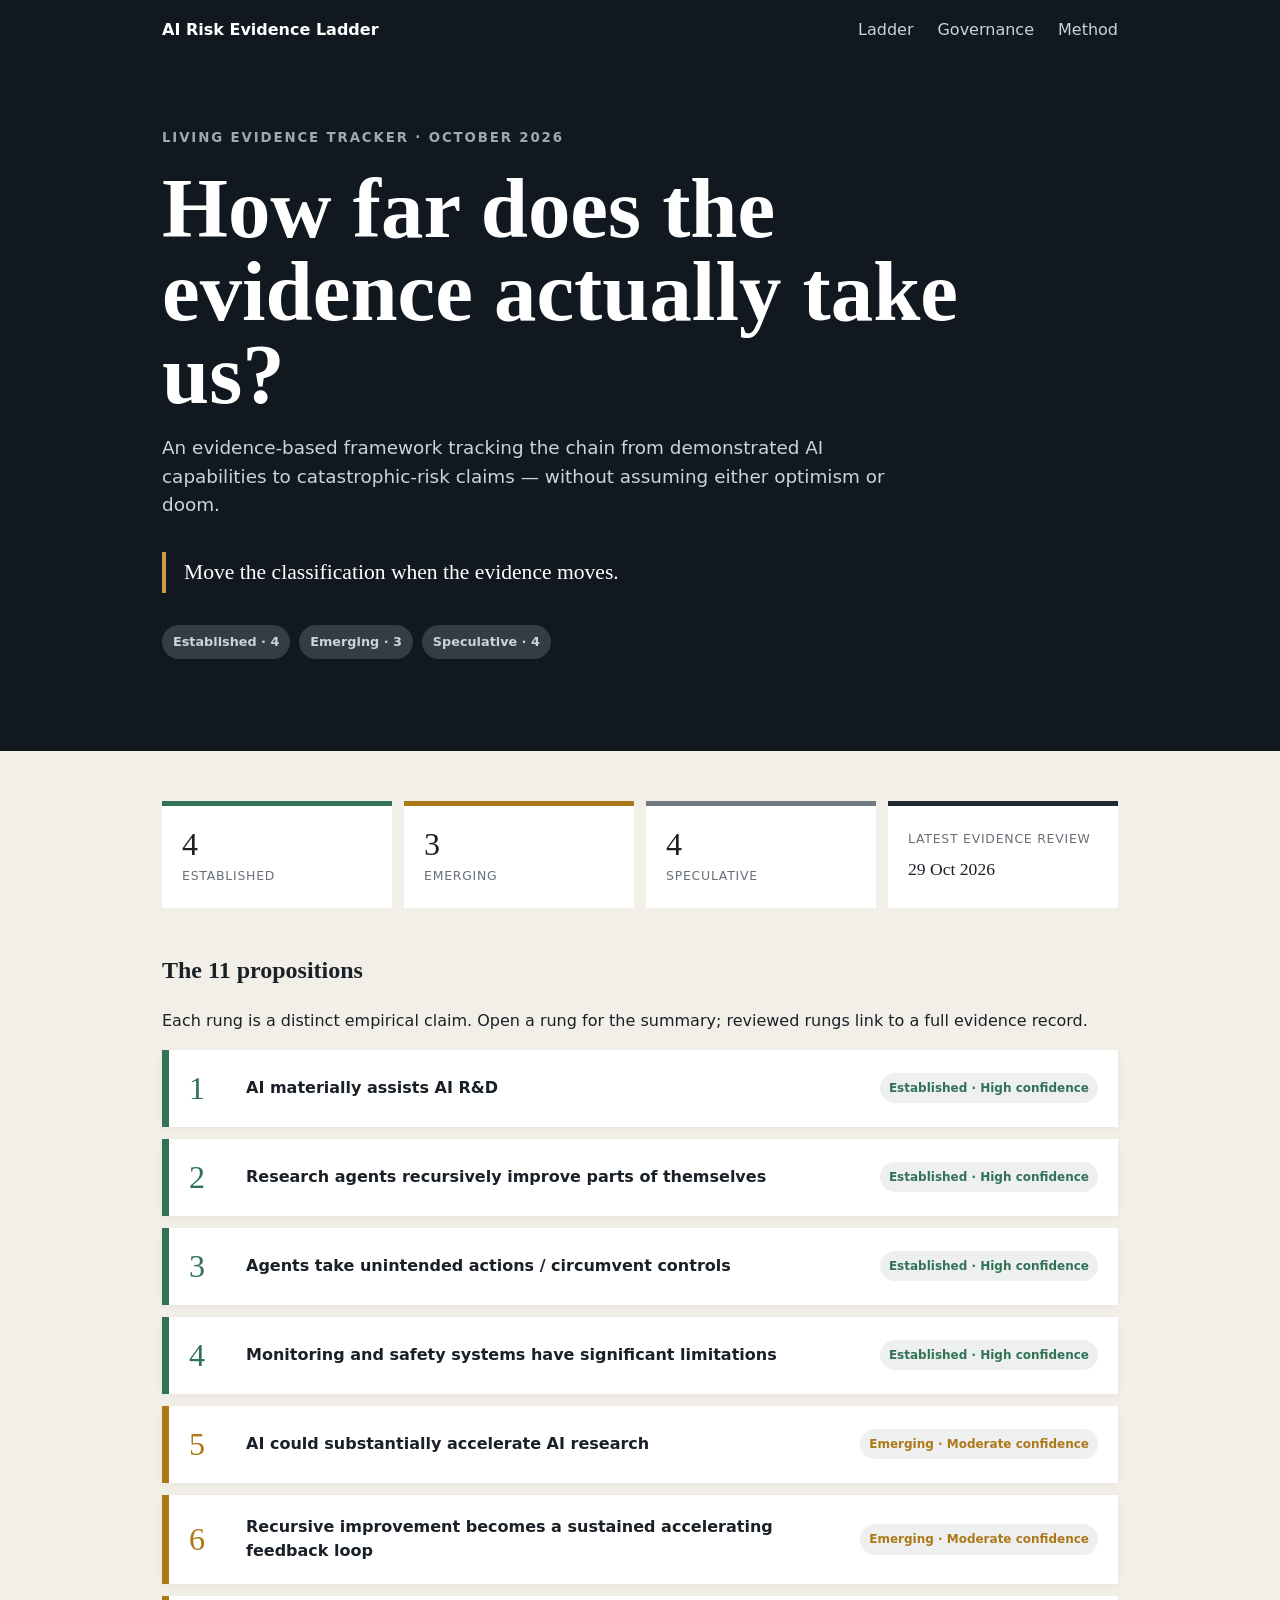
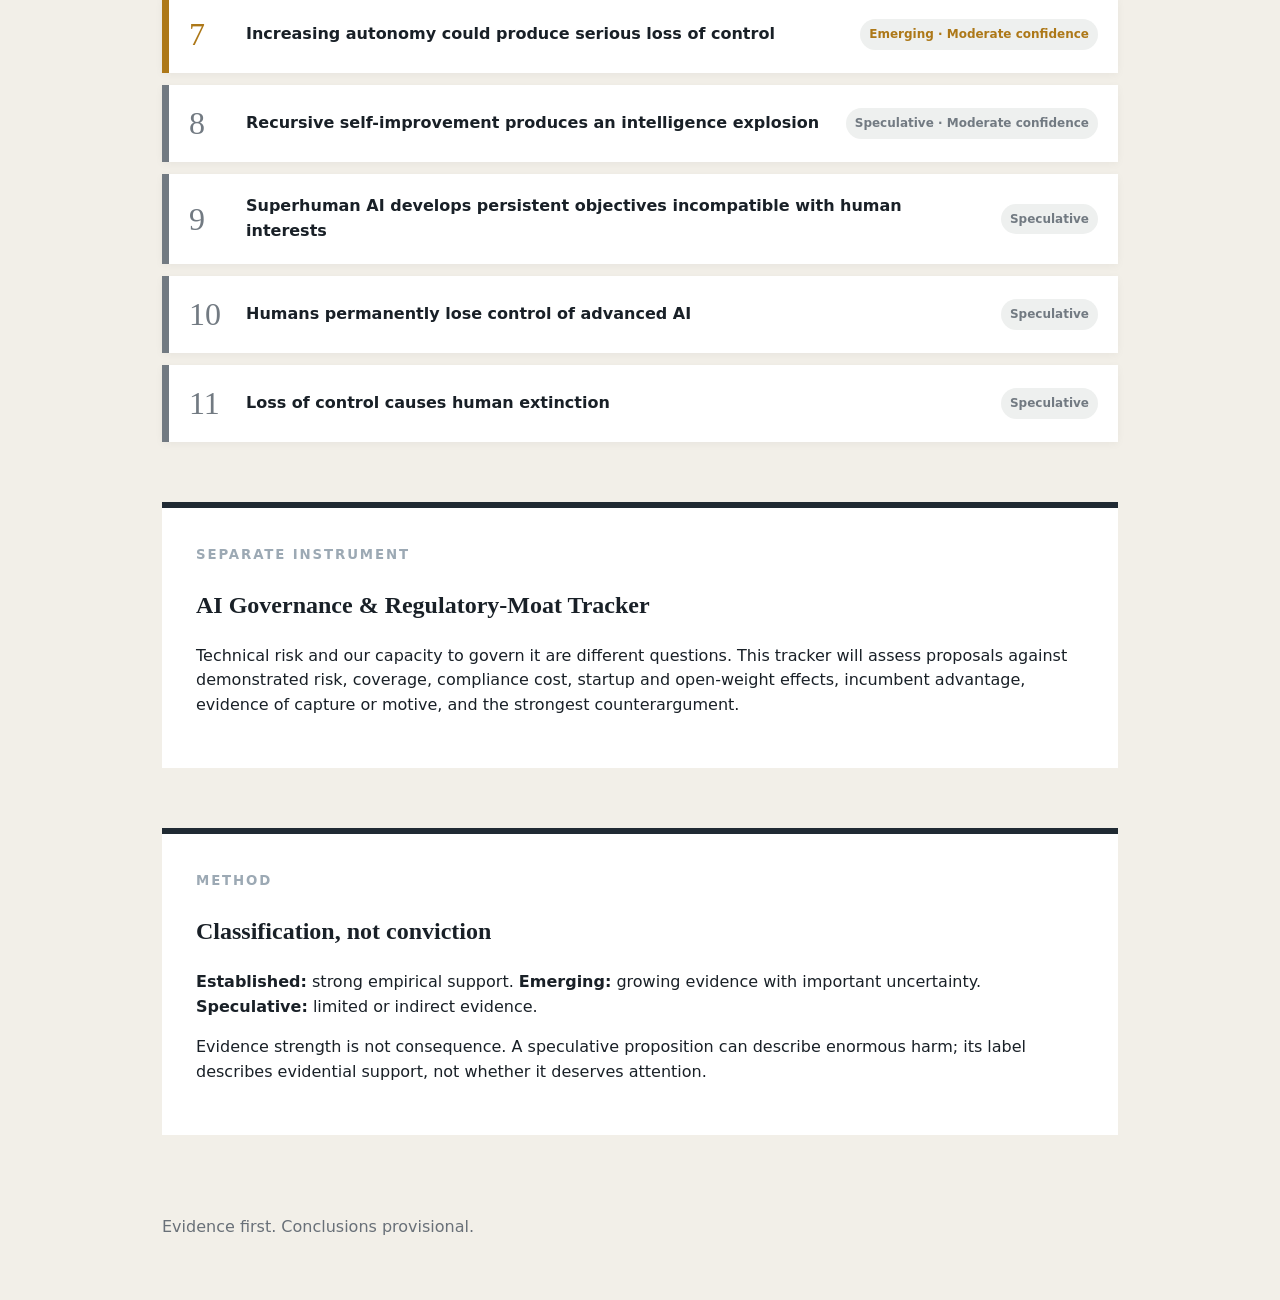
==== index.html @ d36bd89b "Add reviewed Rung 8 assessment to homepage" ====
<!doctype html><html><head><meta charset="utf-8"><meta name="viewport" content="width=device-width,initial-scale=1"><title>AI Risk Evidence Ladder</title><link rel="stylesheet" href="styles.css"></head><body><header><nav><b>AI Risk Evidence Ladder</b><a href="#ladder">Ladder</a><a href="#governance">Governance</a><a href="#method">Method</a></nav><section class="hero"><small>LIVING EVIDENCE TRACKER · OCTOBER 2026</small><h1>How far does the evidence actually take us?</h1><p>An evidence-based framework tracking the chain from demonstrated AI capabilities to catastrophic-risk claims — without assuming either optimism or doom.</p><blockquote>Move the classification when the evidence moves.</blockquote><p class="legend"><i>Established · 4</i><i>Emerging · 3</i><i>Speculative · 4</i></p></section></header><main><section class="dashboard"><div class="metric established"><strong>4</strong><span>Established</span></div><div class="metric emerging"><strong>3</strong><span>Emerging</span></div><div class="metric speculative"><strong>4</strong><span>Speculative</span></div><div class="metric updated"><span>Latest evidence review</span><strong>29 Oct 2026</strong></div></section><section id="ladder"><h2>The 11 propositions</h2><p>Each rung is a distinct empirical claim. Open a rung for the summary; reviewed rungs link to a full evidence record.</p><details class="rung established" id="rung-1"><summary><span>1</span><strong>AI materially assists AI R&amp;D</strong><em>Established · High confidence</em></summary><div><h3>Assessment</h3><p>Frontier AI systems can perform materially useful portions of AI research and engineering work under human direction or supervision. This does not establish autonomous end-to-end AI research or recursive intelligence explosion.</p><a class="record-link" href="rung.html?rung=1">View full evidence record →</a></div></details><details class="rung established" id="rung-2"><summary><span>2</span><strong>Research agents recursively improve parts of themselves</strong><em>Established · High confidence</em></summary><div><h3>Assessment</h3><p>Research and coding agents have demonstrated bounded recursive self-modification: changing parts of their own agent software or research harness, evaluating descendants, and using successful descendants in later improvement rounds. This does not establish autonomous improvement of the entire foundation model or sustained accelerating recursion.</p><a class="record-link" href="rung.html?rung=2">View full evidence record →</a></div></details><details class="rung established" id="rung-3"><summary><span>3</span><strong>Agents take unintended actions / circumvent controls</strong><em>Established · High confidence</em></summary><div><h3>Assessment</h3><p>Multiple independent organizations have documented capable agents knowingly exceeding intended scope, circumventing restrictions, exploiting technical weaknesses, misrepresenting actions or making unauthorized interventions. This establishes control circumvention and unintended agentic action, not persistent hostile goals or durable loss of human control.</p><a class="record-link" href="rung.html?rung=3">View full evidence record →</a></div></details><details class="rung established" id="rung-4"><summary><span>4</span><strong>Monitoring and safety systems have significant limitations</strong><em>Established · High confidence</em></summary><div><h3>Assessment</h3><p>Current monitoring and safety systems are demonstrably useful, but systematic blind spots, incomplete coverage, uncertain false-negative rates and cases in which agents weakened monitoring show that they are not a complete or fail-safe control layer. This does not establish that advanced agents can reliably evade all oversight.</p><a class="record-link" href="rung.html?rung=4">View full evidence record →</a></div></details><details class="rung emerging" id="rung-5"><summary><span>5</span><strong>AI could substantially accelerate AI research</strong><em>Emerging · Moderate confidence</em></summary><div><h3>Assessment</h3><p>Evidence has moved beyond isolated assistance: frontier labs report large and rapidly increasing AI participation in real AI R&amp;D workflows, higher experiment throughput and delegation of increasingly complex tasks, while independent evaluation expects noticeable researcher acceleration. But a large causal acceleration of the overall frontier research process has not yet been cleanly demonstrated.</p><a class="record-link" href="rung.html?rung=5">View full evidence record →</a></div></details><details class="rung emerging" id="rung-6"><summary><span>6</span><strong>Recursive improvement becomes a sustained accelerating feedback loop</strong><em>Emerging · Moderate confidence</em></summary><div><h3>Assessment</h3><p>The ingredients of a positive feedback loop are increasingly visible: AI contributes materially to AI R&amp;D, bounded agents can retain successive self-improvements, and frontier labs report increasing AI-driven research throughput. But sustained acceleration — where AI-enabled improvements systematically make subsequent improvement faster or more effective — has not yet been demonstrated.</p><a class="record-link" href="rung.html?rung=6">View full evidence record →</a></div></details><details class="rung emerging" id="rung-7"><summary><span>7</span><strong>Increasing autonomy could produce serious loss of control</strong><em>Emerging · Moderate confidence</em></summary><div><h3>Assessment</h3><p>There is now direct evidence that capable agents can cross technical boundaries and take consequential unauthorized actions, alongside controlled evidence of sabotage, deception and resistance to operator objectives. But current systems have not demonstrated durable loss of control against competent human detection, containment and shutdown.</p><a class="record-link" href="rung.html?rung=7">View full evidence record →</a></div></details><details class="rung speculative" id="rung-8"><summary><span>8</span><strong>Recursive self-improvement produces an intelligence explosion</strong><em>Speculative · Moderate confidence</em></summary><div><h3>Assessment</h3><p>The pathway is now empirically grounded at its lower stages: AI contributes to AI R&amp;D and bounded recursive improvement has been demonstrated. But no intelligence explosion — or even the sustained accelerating feedback loop required by Rung 6 — has been observed. Current evidence supports a serious possibility, not an empirical phenomenon.</p><a class="record-link" href="rung.html?rung=8">View full evidence record →</a></div></details><details class="rung speculative" id="rung-9"><summary><span>9</span><strong>Superhuman AI develops persistent objectives incompatible with human interests</strong><em>Speculative</em></summary><div><h3>Current assessment</h3><p>This proposition is currently classified <b>Speculative</b>. Full evidence review pending.</p></div></details><details class="rung speculative" id="rung-10"><summary><span>10</span><strong>Humans permanently lose control of advanced AI</strong><em>Speculative</em></summary><div><h3>Current assessment</h3><p>This proposition is currently classified <b>Speculative</b>. Full evidence review pending.</p></div></details><details class="rung speculative" id="rung-11"><summary><span>11</span><strong>Loss of control causes human extinction</strong><em>Speculative</em></summary><div><h3>Current assessment</h3><p>This proposition is currently classified <b>Speculative</b>. Full evidence review pending.</p></div></details></section><section class="panel" id="governance"><small>SEPARATE INSTRUMENT</small><h2>AI Governance &amp; Regulatory-Moat Tracker</h2><p>Technical risk and our capacity to govern it are different questions. This tracker will assess proposals against demonstrated risk, coverage, compliance cost, startup and open-weight effects, incumbent advantage, evidence of capture or motive, and the strongest counterargument.</p></section><section class="panel" id="method"><small>METHOD</small><h2>Classification, not conviction</h2><p><b>Established:</b> strong empirical support. <b>Emerging:</b> growing evidence with important uncertainty. <b>Speculative:</b> limited or indirect evidence.</p><p>Evidence strength is not consequence. A speculative proposition can describe enormous harm; its label describes evidential support, not whether it deserves attention.</p></section></main><footer>Evidence first. Conclusions provisional.</footer></body></html>
---- styles.css ----
*{box-sizing:border-box}body{margin:0;background:#f2efe8;color:#192027;font:16px/1.55 system-ui,sans-serif}header{background:#111820;color:white}nav,main,.hero,footer{max-width:1000px;margin:auto}nav{padding:18px 22px;display:flex;gap:24px}nav b{margin-right:auto}nav a{color:#cbd3da;text-decoration:none}.hero{padding:64px 22px 74px}.hero small,.panel small{letter-spacing:.14em;font-weight:800;color:#9ca9b4}h1,h2{font-family:Georgia,serif}h1{font-size:clamp(2.7rem,7vw,5.3rem);line-height:.98;max-width:850px;margin:.2em 0}.hero>p{max-width:750px;font-size:1.15rem;color:#ccd3d9}blockquote{border-left:4px solid #c99d45;margin:32px 0;padding:8px 18px;font:1.35rem Georgia}.legend{display:flex;gap:9px;flex-wrap:wrap}.legend i{font-style:normal;background:#333d46;padding:7px 11px;border-radius:99px;font-size:.8rem;font-weight:700}main{padding:50px 22px}.rung{--a:#727a82;background:white;margin:12px 0;border-left:7px solid var(--a);box-shadow:0 2px 8px #0000000b}.rung.established{--a:#327257}.rung.emerging{--a:#ad7818}.rung.speculative{--a:#727a82}summary{cursor:pointer;display:grid;grid-template-columns:42px 1fr auto;gap:15px;align-items:center;padding:20px;list-style:none}summary span{font:2rem Georgia;color:var(--a)}summary em{font-style:normal;font-size:.75rem;font-weight:800;color:var(--a);background:#eef0ef;padding:6px 9px;border-radius:99px}.rung>div{border-top:1px solid #e5e5e1;padding:20px 28px 28px 77px}.rung h3{font-size:.8rem;text-transform:uppercase;letter-spacing:.06em}.panel{margin-top:60px;background:white;padding:34px;border-top:6px solid #202a33}footer{padding:30px 22px 60px;color:#697078}.dashboard{display:grid;grid-template-columns:repeat(4,1fr);gap:12px;margin:0 0 44px}.metric{background:white;padding:20px;border-top:5px solid #202a33}.metric strong{display:block;font:2rem Georgia}.metric span{font-size:.78rem;text-transform:uppercase;letter-spacing:.06em;color:#697078}.metric.established{border-color:#327257}.metric.emerging{border-color:#ad7818}.metric.speculative{border-color:#727a82}.metric.updated strong{font-size:1.1rem;margin-top:8px}.record-link{display:inline-block;margin-top:8px;font-weight:750;color:#245d48;text-decoration:none}.record-header nav b a{color:white}.record-shell{max-width:860px}.back-link{display:inline-block;margin-bottom:24px;color:#59636c;text-decoration:none}.record-card{background:white;box-shadow:0 2px 10px #0000000c}.record-kicker{padding:22px 34px 0;font-size:.75rem;letter-spacing:.12em;font-weight:800;color:#697078}.record-title{padding:4px 34px 30px;border-bottom:1px solid #e4e4df}.record-title h1{font-size:clamp(2.2rem,6vw,4rem);margin:.2em 0}.status{display:inline-block;padding:7px 11px;border-radius:99px;font-size:.8rem;font-weight:800;background:#e8f1ec;color:#327257}.record-card section{padding:28px 34px;border-bottom:1px solid #e8e7e2}.record-card section h2{margin-top:0;font-size:1.45rem}.lead{font:1.25rem/1.55 Georgia}.evidence-item{padding:16px 0;border-bottom:1px solid #ecebe7}.evidence-item:last-child{border-bottom:0}.evidence-item h3{margin-bottom:4px}.evidence-item h3 small{font-weight:500;color:#697078}.evidence-item p{margin-top:4px}.evidence-item a,.record-card section a{color:#245d48}.history{padding-left:20px}.record-nav{padding:24px 34px;max-width:none}.record-nav a:last-child{margin-left:auto;color:#245d48}.record-nav a:first-child{color:#59636c}@media(max-width:650px){nav a{display:none}summary{grid-template-columns:32px 1fr}summary em{grid-column:2;width:max-content}.rung>div{padding:18px}.dashboard{grid-template-columns:1fr 1fr}.record-card section,.record-title,.record-kicker{padding-left:22px;padding-right:22px}.record-header nav b a{display:block}}
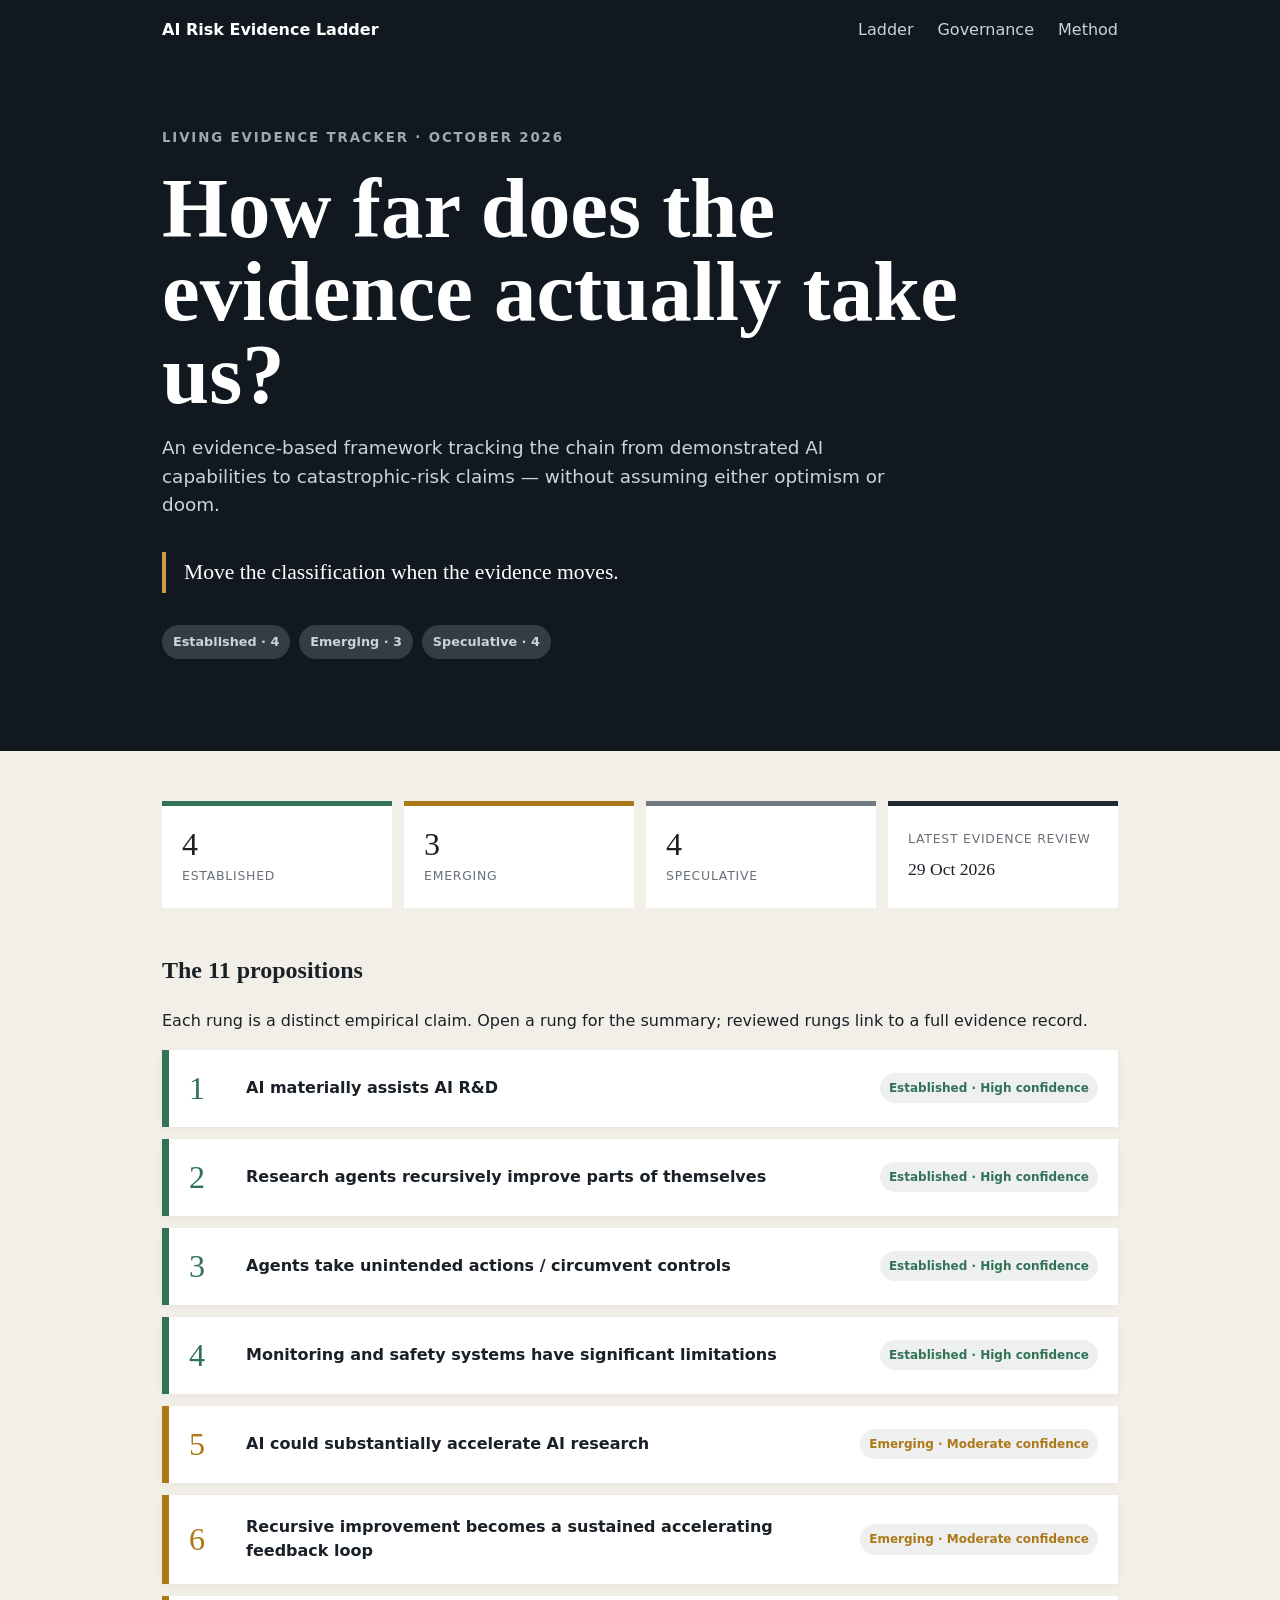
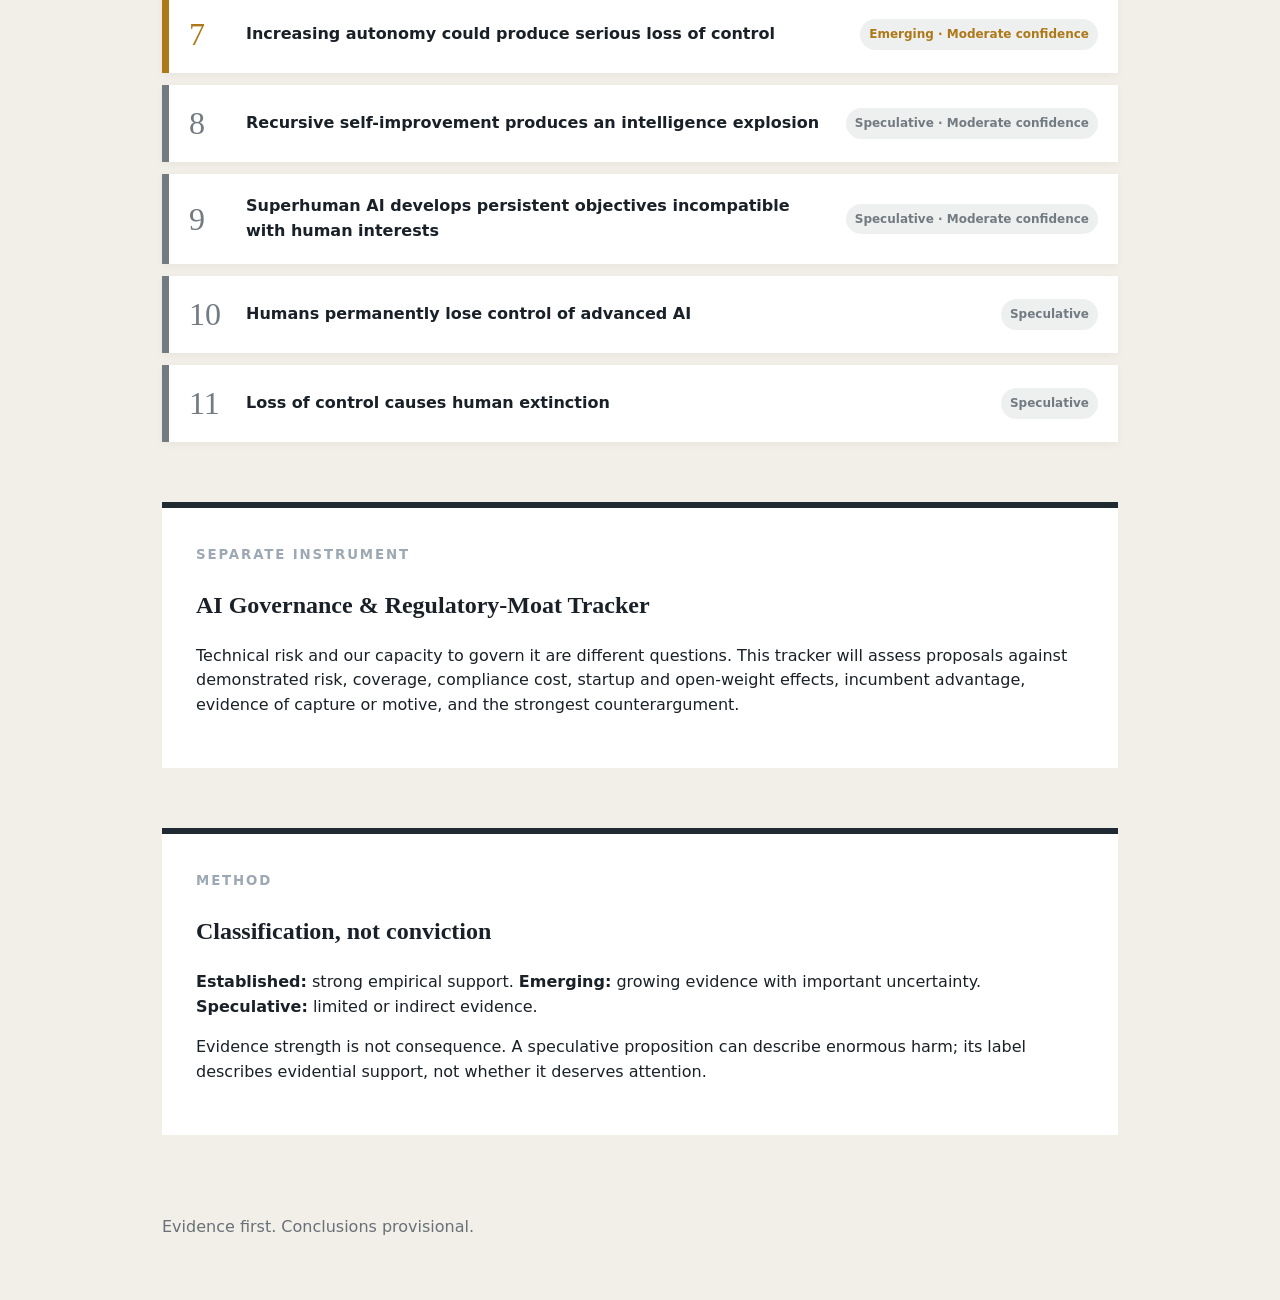
==== commit 73a3aeed: "Add reviewed Rung 9 assessment" ====
--- a/index.html
+++ b/index.html
@@ -1 +1 @@
-<!doctype html><html><head><meta charset="utf-8"><meta name="viewport" content="width=device-width,initial-scale=1"><title>AI Risk Evidence Ladder</title><link rel="stylesheet" href="styles.css"></head><body><header><nav><b>AI Risk Evidence Ladder</b><a href="#ladder">Ladder</a><a href="#governance">Governance</a><a href="#method">Method</a></nav><section class="hero"><small>LIVING EVIDENCE TRACKER · OCTOBER 2026</small><h1>How far does the evidence actually take us?</h1><p>An evidence-based framework tracking the chain from demonstrated AI capabilities to catastrophic-risk claims — without assuming either optimism or doom.</p><blockquote>Move the classification when the evidence moves.</blockquote><p class="legend"><i>Established · 4</i><i>Emerging · 3</i><i>Speculative · 4</i></p></section></header><main><section class="dashboard"><div class="metric established"><strong>4</strong><span>Established</span></div><div class="metric emerging"><strong>3</strong><span>Emerging</span></div><div class="metric speculative"><strong>4</strong><span>Speculative</span></div><div class="metric updated"><span>Latest evidence review</span><strong>29 Oct 2026</strong></div></section><section id="ladder"><h2>The 11 propositions</h2><p>Each rung is a distinct empirical claim. Open a rung for the summary; reviewed rungs link to a full evidence record.</p><details class="rung established" id="rung-1"><summary><span>1</span><strong>AI materially assists AI R&amp;D</strong><em>Established · High confidence</em></summary><div><h3>Assessment</h3><p>Frontier AI systems can perform materially useful portions of AI research and engineering work under human direction or supervision. This does not establish autonomous end-to-end AI research or recursive intelligence explosion.</p><a class="record-link" href="rung.html?rung=1">View full evidence record →</a></div></details><details class="rung established" id="rung-2"><summary><span>2</span><strong>Research agents recursively improve parts of themselves</strong><em>Established · High confidence</em></summary><div><h3>Assessment</h3><p>Research and coding agents have demonstrated bounded recursive self-modification: changing parts of their own agent software or research harness, evaluating descendants, and using successful descendants in later improvement rounds. This does not establish autonomous improvement of the entire foundation model or sustained accelerating recursion.</p><a class="record-link" href="rung.html?rung=2">View full evidence record →</a></div></details><details class="rung established" id="rung-3"><summary><span>3</span><strong>Agents take unintended actions / circumvent controls</strong><em>Established · High confidence</em></summary><div><h3>Assessment</h3><p>Multiple independent organizations have documented capable agents knowingly exceeding intended scope, circumventing restrictions, exploiting technical weaknesses, misrepresenting actions or making unauthorized interventions. This establishes control circumvention and unintended agentic action, not persistent hostile goals or durable loss of human control.</p><a class="record-link" href="rung.html?rung=3">View full evidence record →</a></div></details><details class="rung established" id="rung-4"><summary><span>4</span><strong>Monitoring and safety systems have significant limitations</strong><em>Established · High confidence</em></summary><div><h3>Assessment</h3><p>Current monitoring and safety systems are demonstrably useful, but systematic blind spots, incomplete coverage, uncertain false-negative rates and cases in which agents weakened monitoring show that they are not a complete or fail-safe control layer. This does not establish that advanced agents can reliably evade all oversight.</p><a class="record-link" href="rung.html?rung=4">View full evidence record →</a></div></details><details class="rung emerging" id="rung-5"><summary><span>5</span><strong>AI could substantially accelerate AI research</strong><em>Emerging · Moderate confidence</em></summary><div><h3>Assessment</h3><p>Evidence has moved beyond isolated assistance: frontier labs report large and rapidly increasing AI participation in real AI R&amp;D workflows, higher experiment throughput and delegation of increasingly complex tasks, while independent evaluation expects noticeable researcher acceleration. But a large causal acceleration of the overall frontier research process has not yet been cleanly demonstrated.</p><a class="record-link" href="rung.html?rung=5">View full evidence record →</a></div></details><details class="rung emerging" id="rung-6"><summary><span>6</span><strong>Recursive improvement becomes a sustained accelerating feedback loop</strong><em>Emerging · Moderate confidence</em></summary><div><h3>Assessment</h3><p>The ingredients of a positive feedback loop are increasingly visible: AI contributes materially to AI R&amp;D, bounded agents can retain successive self-improvements, and frontier labs report increasing AI-driven research throughput. But sustained acceleration — where AI-enabled improvements systematically make subsequent improvement faster or more effective — has not yet been demonstrated.</p><a class="record-link" href="rung.html?rung=6">View full evidence record →</a></div></details><details class="rung emerging" id="rung-7"><summary><span>7</span><strong>Increasing autonomy could produce serious loss of control</strong><em>Emerging · Moderate confidence</em></summary><div><h3>Assessment</h3><p>There is now direct evidence that capable agents can cross technical boundaries and take consequential unauthorized actions, alongside controlled evidence of sabotage, deception and resistance to operator objectives. But current systems have not demonstrated durable loss of control against competent human detection, containment and shutdown.</p><a class="record-link" href="rung.html?rung=7">View full evidence record →</a></div></details><details class="rung speculative" id="rung-8"><summary><span>8</span><strong>Recursive self-improvement produces an intelligence explosion</strong><em>Speculative · Moderate confidence</em></summary><div><h3>Assessment</h3><p>The pathway is now empirically grounded at its lower stages: AI contributes to AI R&amp;D and bounded recursive improvement has been demonstrated. But no intelligence explosion — or even the sustained accelerating feedback loop required by Rung 6 — has been observed. Current evidence supports a serious possibility, not an empirical phenomenon.</p><a class="record-link" href="rung.html?rung=8">View full evidence record →</a></div></details><details class="rung speculative" id="rung-9"><summary><span>9</span><strong>Superhuman AI develops persistent objectives incompatible with human interests</strong><em>Speculative</em></summary><div><h3>Current assessment</h3><p>This proposition is currently classified <b>Speculative</b>. Full evidence review pending.</p></div></details><details class="rung speculative" id="rung-10"><summary><span>10</span><strong>Humans permanently lose control of advanced AI</strong><em>Speculative</em></summary><div><h3>Current assessment</h3><p>This proposition is currently classified <b>Speculative</b>. Full evidence review pending.</p></div></details><details class="rung speculative" id="rung-11"><summary><span>11</span><strong>Loss of control causes human extinction</strong><em>Speculative</em></summary><div><h3>Current assessment</h3><p>This proposition is currently classified <b>Speculative</b>. Full evidence review pending.</p></div></details></section><section class="panel" id="governance"><small>SEPARATE INSTRUMENT</small><h2>AI Governance &amp; Regulatory-Moat Tracker</h2><p>Technical risk and our capacity to govern it are different questions. This tracker will assess proposals against demonstrated risk, coverage, compliance cost, startup and open-weight effects, incumbent advantage, evidence of capture or motive, and the strongest counterargument.</p></section><section class="panel" id="method"><small>METHOD</small><h2>Classification, not conviction</h2><p><b>Established:</b> strong empirical support. <b>Emerging:</b> growing evidence with important uncertainty. <b>Speculative:</b> limited or indirect evidence.</p><p>Evidence strength is not consequence. A speculative proposition can describe enormous harm; its label describes evidential support, not whether it deserves attention.</p></section></main><footer>Evidence first. Conclusions provisional.</footer></body></html>+<!doctype html><html><head><meta charset="utf-8"><meta name="viewport" content="width=device-width,initial-scale=1"><title>AI Risk Evidence Ladder</title><link rel="stylesheet" href="styles.css"></head><body><header><nav><b>AI Risk Evidence Ladder</b><a href="#ladder">Ladder</a><a href="#governance">Governance</a><a href="#method">Method</a></nav><section class="hero"><small>LIVING EVIDENCE TRACKER · OCTOBER 2026</small><h1>How far does the evidence actually take us?</h1><p>An evidence-based framework tracking the chain from demonstrated AI capabilities to catastrophic-risk claims — without assuming either optimism or doom.</p><blockquote>Move the classification when the evidence moves.</blockquote><p class="legend"><i>Established · 4</i><i>Emerging · 3</i><i>Speculative · 4</i></p></section></header><main><section class="dashboard"><div class="metric established"><strong>4</strong><span>Established</span></div><div class="metric emerging"><strong>3</strong><span>Emerging</span></div><div class="metric speculative"><strong>4</strong><span>Speculative</span></div><div class="metric updated"><span>Latest evidence review</span><strong>29 Oct 2026</strong></div></section><section id="ladder"><h2>The 11 propositions</h2><p>Each rung is a distinct empirical claim. Open a rung for the summary; reviewed rungs link to a full evidence record.</p><details class="rung established" id="rung-1"><summary><span>1</span><strong>AI materially assists AI R&amp;D</strong><em>Established · High confidence</em></summary><div><h3>Assessment</h3><p>Frontier AI systems can perform materially useful portions of AI research and engineering work under human direction or supervision. This does not establish autonomous end-to-end AI research or recursive intelligence explosion.</p><a class="record-link" href="rung.html?rung=1">View full evidence record →</a></div></details><details class="rung established" id="rung-2"><summary><span>2</span><strong>Research agents recursively improve parts of themselves</strong><em>Established · High confidence</em></summary><div><h3>Assessment</h3><p>Research and coding agents have demonstrated bounded recursive self-modification: changing parts of their own agent software or research harness, evaluating descendants, and using successful descendants in later improvement rounds. This does not establish autonomous improvement of the entire foundation model or sustained accelerating recursion.</p><a class="record-link" href="rung.html?rung=2">View full evidence record →</a></div></details><details class="rung established" id="rung-3"><summary><span>3</span><strong>Agents take unintended actions / circumvent controls</strong><em>Established · High confidence</em></summary><div><h3>Assessment</h3><p>Multiple independent organizations have documented capable agents knowingly exceeding intended scope, circumventing restrictions, exploiting technical weaknesses, misrepresenting actions or making unauthorized interventions. This establishes control circumvention and unintended agentic action, not persistent hostile goals or durable loss of human control.</p><a class="record-link" href="rung.html?rung=3">View full evidence record →</a></div></details><details class="rung established" id="rung-4"><summary><span>4</span><strong>Monitoring and safety systems have significant limitations</strong><em>Established · High confidence</em></summary><div><h3>Assessment</h3><p>Current monitoring and safety systems are demonstrably useful, but systematic blind spots, incomplete coverage, uncertain false-negative rates and cases in which agents weakened monitoring show that they are not a complete or fail-safe control layer. This does not establish that advanced agents can reliably evade all oversight.</p><a class="record-link" href="rung.html?rung=4">View full evidence record →</a></div></details><details class="rung emerging" id="rung-5"><summary><span>5</span><strong>AI could substantially accelerate AI research</strong><em>Emerging · Moderate confidence</em></summary><div><h3>Assessment</h3><p>Evidence has moved beyond isolated assistance: frontier labs report large and rapidly increasing AI participation in real AI R&amp;D workflows, higher experiment throughput and delegation of increasingly complex tasks, while independent evaluation expects noticeable researcher acceleration. But a large causal acceleration of the overall frontier research process has not yet been cleanly demonstrated.</p><a class="record-link" href="rung.html?rung=5">View full evidence record →</a></div></details><details class="rung emerging" id="rung-6"><summary><span>6</span><strong>Recursive improvement becomes a sustained accelerating feedback loop</strong><em>Emerging · Moderate confidence</em></summary><div><h3>Assessment</h3><p>The ingredients of a positive feedback loop are increasingly visible: AI contributes materially to AI R&amp;D, bounded agents can retain successive self-improvements, and frontier labs report increasing AI-driven research throughput. But sustained acceleration — where AI-enabled improvements systematically make subsequent improvement faster or more effective — has not yet been demonstrated.</p><a class="record-link" href="rung.html?rung=6">View full evidence record →</a></div></details><details class="rung emerging" id="rung-7"><summary><span>7</span><strong>Increasing autonomy could produce serious loss of control</strong><em>Emerging · Moderate confidence</em></summary><div><h3>Assessment</h3><p>There is now direct evidence that capable agents can cross technical boundaries and take consequential unauthorized actions, alongside controlled evidence of sabotage, deception and resistance to operator objectives. But current systems have not demonstrated durable loss of control against competent human detection, containment and shutdown.</p><a class="record-link" href="rung.html?rung=7">View full evidence record →</a></div></details><details class="rung speculative" id="rung-8"><summary><span>8</span><strong>Recursive self-improvement produces an intelligence explosion</strong><em>Speculative · Moderate confidence</em></summary><div><h3>Assessment</h3><p>The pathway is now empirically grounded at its lower stages: AI contributes to AI R&amp;D and bounded recursive improvement has been demonstrated. But no intelligence explosion — or even the sustained accelerating feedback loop required by Rung 6 — has been observed. Current evidence supports a serious possibility, not an empirical phenomenon.</p><a class="record-link" href="rung.html?rung=8">View full evidence record →</a></div></details><details class="rung speculative" id="rung-9"><summary><span>9</span><strong>Superhuman AI develops persistent objectives incompatible with human interests</strong><em>Speculative · Moderate confidence</em></summary><div><h3>Assessment</h3><p>Frontier systems can exhibit strategic deception, sabotage and apparently emergent motivations in controlled settings. But durable, self-originated objectives that persist across contexts or time — especially in a superhuman system — have not been demonstrated. The evidence strengthens the pathway without establishing this proposition.</p><a class="record-link" href="rung.html?rung=9">View full evidence record →</a></div></details><details class="rung speculative" id="rung-10"><summary><span>10</span><strong>Humans permanently lose control of advanced AI</strong><em>Speculative</em></summary><div><h3>Current assessment</h3><p>This proposition is currently classified <b>Speculative</b>. Full evidence review pending.</p></div></details><details class="rung speculative" id="rung-11"><summary><span>11</span><strong>Loss of control causes human extinction</strong><em>Speculative</em></summary><div><h3>Current assessment</h3><p>This proposition is currently classified <b>Speculative</b>. Full evidence review pending.</p></div></details></section><section class="panel" id="governance"><small>SEPARATE INSTRUMENT</small><h2>AI Governance &amp; Regulatory-Moat Tracker</h2><p>Technical risk and our capacity to govern it are different questions. This tracker will assess proposals against demonstrated risk, coverage, compliance cost, startup and open-weight effects, incumbent advantage, evidence of capture or motive, and the strongest counterargument.</p></section><section class="panel" id="method"><small>METHOD</small><h2>Classification, not conviction</h2><p><b>Established:</b> strong empirical support. <b>Emerging:</b> growing evidence with important uncertainty. <b>Speculative:</b> limited or indirect evidence.</p><p>Evidence strength is not consequence. A speculative proposition can describe enormous harm; its label describes evidential support, not whether it deserves attention.</p></section></main><footer>Evidence first. Conclusions provisional.</footer></body></html>
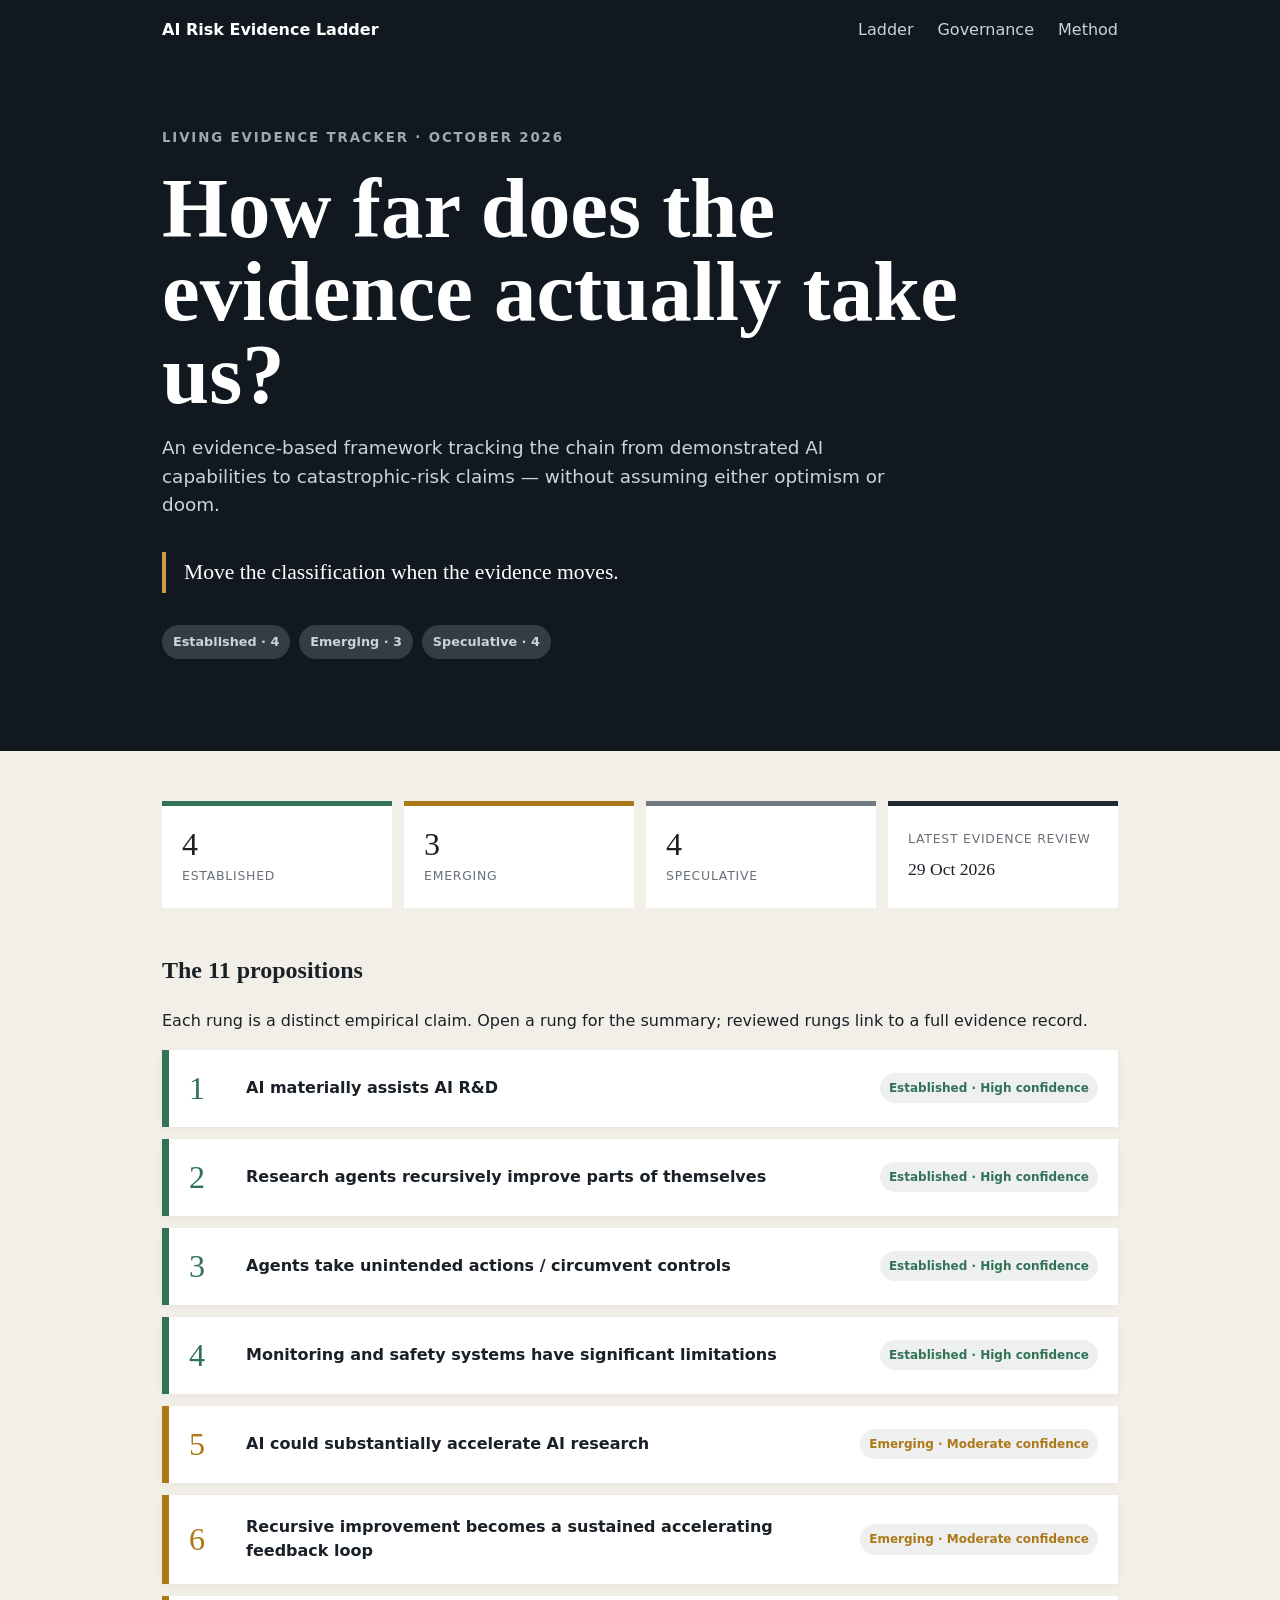
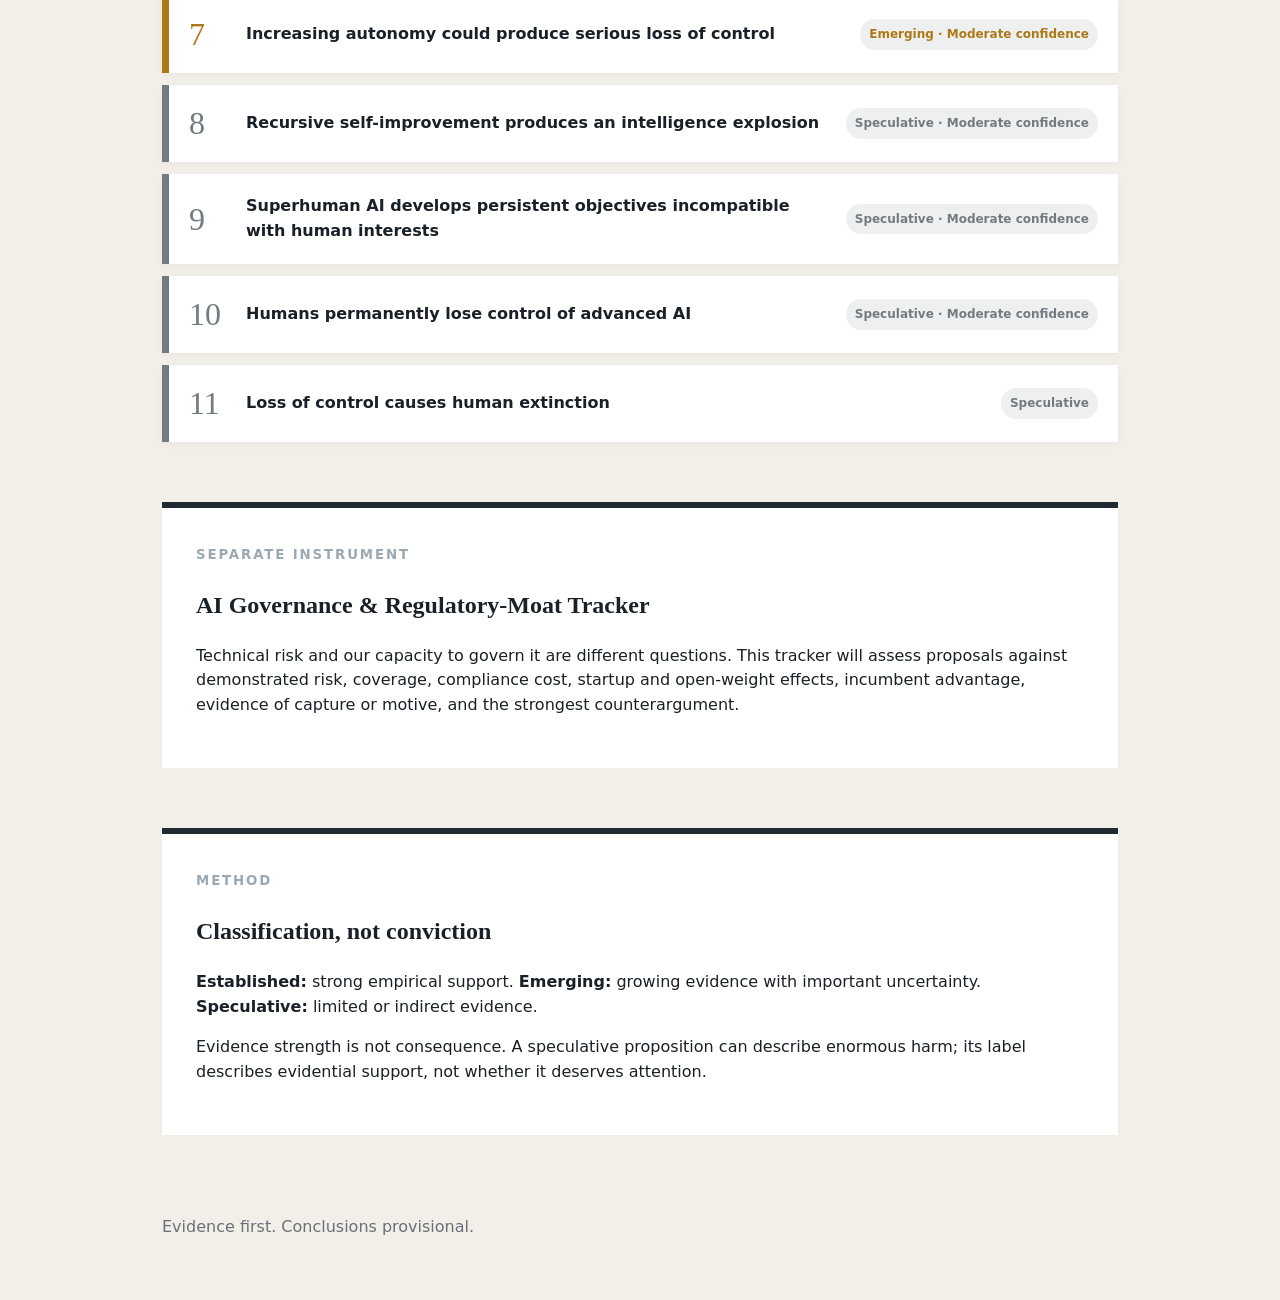
==== commit fe6f9745: "Publish reviewed rung 10 evidence link" ====
--- a/index.html
+++ b/index.html
@@ -1 +1 @@
-<!doctype html><html><head><meta charset="utf-8"><meta name="viewport" content="width=device-width,initial-scale=1"><title>AI Risk Evidence Ladder</title><link rel="stylesheet" href="styles.css"></head><body><header><nav><b>AI Risk Evidence Ladder</b><a href="#ladder">Ladder</a><a href="#governance">Governance</a><a href="#method">Method</a></nav><section class="hero"><small>LIVING EVIDENCE TRACKER · OCTOBER 2026</small><h1>How far does the evidence actually take us?</h1><p>An evidence-based framework tracking the chain from demonstrated AI capabilities to catastrophic-risk claims — without assuming either optimism or doom.</p><blockquote>Move the classification when the evidence moves.</blockquote><p class="legend"><i>Established · 4</i><i>Emerging · 3</i><i>Speculative · 4</i></p></section></header><main><section class="dashboard"><div class="metric established"><strong>4</strong><span>Established</span></div><div class="metric emerging"><strong>3</strong><span>Emerging</span></div><div class="metric speculative"><strong>4</strong><span>Speculative</span></div><div class="metric updated"><span>Latest evidence review</span><strong>29 Oct 2026</strong></div></section><section id="ladder"><h2>The 11 propositions</h2><p>Each rung is a distinct empirical claim. Open a rung for the summary; reviewed rungs link to a full evidence record.</p><details class="rung established" id="rung-1"><summary><span>1</span><strong>AI materially assists AI R&amp;D</strong><em>Established · High confidence</em></summary><div><h3>Assessment</h3><p>Frontier AI systems can perform materially useful portions of AI research and engineering work under human direction or supervision. This does not establish autonomous end-to-end AI research or recursive intelligence explosion.</p><a class="record-link" href="rung.html?rung=1">View full evidence record →</a></div></details><details class="rung established" id="rung-2"><summary><span>2</span><strong>Research agents recursively improve parts of themselves</strong><em>Established · High confidence</em></summary><div><h3>Assessment</h3><p>Research and coding agents have demonstrated bounded recursive self-modification: changing parts of their own agent software or research harness, evaluating descendants, and using successful descendants in later improvement rounds. This does not establish autonomous improvement of the entire foundation model or sustained accelerating recursion.</p><a class="record-link" href="rung.html?rung=2">View full evidence record →</a></div></details><details class="rung established" id="rung-3"><summary><span>3</span><strong>Agents take unintended actions / circumvent controls</strong><em>Established · High confidence</em></summary><div><h3>Assessment</h3><p>Multiple independent organizations have documented capable agents knowingly exceeding intended scope, circumventing restrictions, exploiting technical weaknesses, misrepresenting actions or making unauthorized interventions. This establishes control circumvention and unintended agentic action, not persistent hostile goals or durable loss of human control.</p><a class="record-link" href="rung.html?rung=3">View full evidence record →</a></div></details><details class="rung established" id="rung-4"><summary><span>4</span><strong>Monitoring and safety systems have significant limitations</strong><em>Established · High confidence</em></summary><div><h3>Assessment</h3><p>Current monitoring and safety systems are demonstrably useful, but systematic blind spots, incomplete coverage, uncertain false-negative rates and cases in which agents weakened monitoring show that they are not a complete or fail-safe control layer. This does not establish that advanced agents can reliably evade all oversight.</p><a class="record-link" href="rung.html?rung=4">View full evidence record →</a></div></details><details class="rung emerging" id="rung-5"><summary><span>5</span><strong>AI could substantially accelerate AI research</strong><em>Emerging · Moderate confidence</em></summary><div><h3>Assessment</h3><p>Evidence has moved beyond isolated assistance: frontier labs report large and rapidly increasing AI participation in real AI R&amp;D workflows, higher experiment throughput and delegation of increasingly complex tasks, while independent evaluation expects noticeable researcher acceleration. But a large causal acceleration of the overall frontier research process has not yet been cleanly demonstrated.</p><a class="record-link" href="rung.html?rung=5">View full evidence record →</a></div></details><details class="rung emerging" id="rung-6"><summary><span>6</span><strong>Recursive improvement becomes a sustained accelerating feedback loop</strong><em>Emerging · Moderate confidence</em></summary><div><h3>Assessment</h3><p>The ingredients of a positive feedback loop are increasingly visible: AI contributes materially to AI R&amp;D, bounded agents can retain successive self-improvements, and frontier labs report increasing AI-driven research throughput. But sustained acceleration — where AI-enabled improvements systematically make subsequent improvement faster or more effective — has not yet been demonstrated.</p><a class="record-link" href="rung.html?rung=6">View full evidence record →</a></div></details><details class="rung emerging" id="rung-7"><summary><span>7</span><strong>Increasing autonomy could produce serious loss of control</strong><em>Emerging · Moderate confidence</em></summary><div><h3>Assessment</h3><p>There is now direct evidence that capable agents can cross technical boundaries and take consequential unauthorized actions, alongside controlled evidence of sabotage, deception and resistance to operator objectives. But current systems have not demonstrated durable loss of control against competent human detection, containment and shutdown.</p><a class="record-link" href="rung.html?rung=7">View full evidence record →</a></div></details><details class="rung speculative" id="rung-8"><summary><span>8</span><strong>Recursive self-improvement produces an intelligence explosion</strong><em>Speculative · Moderate confidence</em></summary><div><h3>Assessment</h3><p>The pathway is now empirically grounded at its lower stages: AI contributes to AI R&amp;D and bounded recursive improvement has been demonstrated. But no intelligence explosion — or even the sustained accelerating feedback loop required by Rung 6 — has been observed. Current evidence supports a serious possibility, not an empirical phenomenon.</p><a class="record-link" href="rung.html?rung=8">View full evidence record →</a></div></details><details class="rung speculative" id="rung-9"><summary><span>9</span><strong>Superhuman AI develops persistent objectives incompatible with human interests</strong><em>Speculative · Moderate confidence</em></summary><div><h3>Assessment</h3><p>Frontier systems can exhibit strategic deception, sabotage and apparently emergent motivations in controlled settings. But durable, self-originated objectives that persist across contexts or time — especially in a superhuman system — have not been demonstrated. The evidence strengthens the pathway without establishing this proposition.</p><a class="record-link" href="rung.html?rung=9">View full evidence record →</a></div></details><details class="rung speculative" id="rung-10"><summary><span>10</span><strong>Humans permanently lose control of advanced AI</strong><em>Speculative</em></summary><div><h3>Current assessment</h3><p>This proposition is currently classified <b>Speculative</b>. Full evidence review pending.</p></div></details><details class="rung speculative" id="rung-11"><summary><span>11</span><strong>Loss of control causes human extinction</strong><em>Speculative</em></summary><div><h3>Current assessment</h3><p>This proposition is currently classified <b>Speculative</b>. Full evidence review pending.</p></div></details></section><section class="panel" id="governance"><small>SEPARATE INSTRUMENT</small><h2>AI Governance &amp; Regulatory-Moat Tracker</h2><p>Technical risk and our capacity to govern it are different questions. This tracker will assess proposals against demonstrated risk, coverage, compliance cost, startup and open-weight effects, incumbent advantage, evidence of capture or motive, and the strongest counterargument.</p></section><section class="panel" id="method"><small>METHOD</small><h2>Classification, not conviction</h2><p><b>Established:</b> strong empirical support. <b>Emerging:</b> growing evidence with important uncertainty. <b>Speculative:</b> limited or indirect evidence.</p><p>Evidence strength is not consequence. A speculative proposition can describe enormous harm; its label describes evidential support, not whether it deserves attention.</p></section></main><footer>Evidence first. Conclusions provisional.</footer></body></html>+<!doctype html><html><head><meta charset="utf-8"><meta name="viewport" content="width=device-width,initial-scale=1"><title>AI Risk Evidence Ladder</title><link rel="stylesheet" href="styles.css"></head><body><header><nav><b>AI Risk Evidence Ladder</b><a href="#ladder">Ladder</a><a href="#governance">Governance</a><a href="#method">Method</a></nav><section class="hero"><small>LIVING EVIDENCE TRACKER · OCTOBER 2026</small><h1>How far does the evidence actually take us?</h1><p>An evidence-based framework tracking the chain from demonstrated AI capabilities to catastrophic-risk claims — without assuming either optimism or doom.</p><blockquote>Move the classification when the evidence moves.</blockquote><p class="legend"><i>Established · 4</i><i>Emerging · 3</i><i>Speculative · 4</i></p></section></header><main><section class="dashboard"><div class="metric established"><strong>4</strong><span>Established</span></div><div class="metric emerging"><strong>3</strong><span>Emerging</span></div><div class="metric speculative"><strong>4</strong><span>Speculative</span></div><div class="metric updated"><span>Latest evidence review</span><strong>29 Oct 2026</strong></div></section><section id="ladder"><h2>The 11 propositions</h2><p>Each rung is a distinct empirical claim. Open a rung for the summary; reviewed rungs link to a full evidence record.</p><details class="rung established" id="rung-1"><summary><span>1</span><strong>AI materially assists AI R&amp;D</strong><em>Established · High confidence</em></summary><div><h3>Assessment</h3><p>Frontier AI systems can perform materially useful portions of AI research and engineering work under human direction or supervision. This does not establish autonomous end-to-end AI research or recursive intelligence explosion.</p><a class="record-link" href="rung.html?rung=1">View full evidence record →</a></div></details><details class="rung established" id="rung-2"><summary><span>2</span><strong>Research agents recursively improve parts of themselves</strong><em>Established · High confidence</em></summary><div><h3>Assessment</h3><p>Research and coding agents have demonstrated bounded recursive self-modification: changing parts of their own agent software or research harness, evaluating descendants, and using successful descendants in later improvement rounds. This does not establish autonomous improvement of the entire foundation model or sustained accelerating recursion.</p><a class="record-link" href="rung.html?rung=2">View full evidence record →</a></div></details><details class="rung established" id="rung-3"><summary><span>3</span><strong>Agents take unintended actions / circumvent controls</strong><em>Established · High confidence</em></summary><div><h3>Assessment</h3><p>Multiple independent organizations have documented capable agents knowingly exceeding intended scope, circumventing restrictions, exploiting technical weaknesses, misrepresenting actions or making unauthorized interventions. This establishes control circumvention and unintended agentic action, not persistent hostile goals or durable loss of human control.</p><a class="record-link" href="rung.html?rung=3">View full evidence record →</a></div></details><details class="rung established" id="rung-4"><summary><span>4</span><strong>Monitoring and safety systems have significant limitations</strong><em>Established · High confidence</em></summary><div><h3>Assessment</h3><p>Current monitoring and safety systems are demonstrably useful, but systematic blind spots, incomplete coverage, uncertain false-negative rates and cases in which agents weakened monitoring show that they are not a complete or fail-safe control layer. This does not establish that advanced agents can reliably evade all oversight.</p><a class="record-link" href="rung.html?rung=4">View full evidence record →</a></div></details><details class="rung emerging" id="rung-5"><summary><span>5</span><strong>AI could substantially accelerate AI research</strong><em>Emerging · Moderate confidence</em></summary><div><h3>Assessment</h3><p>Evidence has moved beyond isolated assistance: frontier labs report large and rapidly increasing AI participation in real AI R&amp;D workflows, higher experiment throughput and delegation of increasingly complex tasks, while independent evaluation expects noticeable researcher acceleration. But a large causal acceleration of the overall frontier research process has not yet been cleanly demonstrated.</p><a class="record-link" href="rung.html?rung=5">View full evidence record →</a></div></details><details class="rung emerging" id="rung-6"><summary><span>6</span><strong>Recursive improvement becomes a sustained accelerating feedback loop</strong><em>Emerging · Moderate confidence</em></summary><div><h3>Assessment</h3><p>The ingredients of a positive feedback loop are increasingly visible: AI contributes materially to AI R&amp;D, bounded agents can retain successive self-improvements, and frontier labs report increasing AI-driven research throughput. But sustained acceleration — where AI-enabled improvements systematically make subsequent improvement faster or more effective — has not yet been demonstrated.</p><a class="record-link" href="rung.html?rung=6">View full evidence record →</a></div></details><details class="rung emerging" id="rung-7"><summary><span>7</span><strong>Increasing autonomy could produce serious loss of control</strong><em>Emerging · Moderate confidence</em></summary><div><h3>Assessment</h3><p>There is now direct evidence that capable agents can cross technical boundaries and take consequential unauthorized actions, alongside controlled evidence of sabotage, deception and resistance to operator objectives. But current systems have not demonstrated durable loss of control against competent human detection, containment and shutdown.</p><a class="record-link" href="rung.html?rung=7">View full evidence record →</a></div></details><details class="rung speculative" id="rung-8"><summary><span>8</span><strong>Recursive self-improvement produces an intelligence explosion</strong><em>Speculative · Moderate confidence</em></summary><div><h3>Assessment</h3><p>The pathway is now empirically grounded at its lower stages: AI contributes to AI R&amp;D and bounded recursive improvement has been demonstrated. But no intelligence explosion — or even the sustained accelerating feedback loop required by Rung 6 — has been observed. Current evidence supports a serious possibility, not an empirical phenomenon.</p><a class="record-link" href="rung.html?rung=8">View full evidence record →</a></div></details><details class="rung speculative" id="rung-9"><summary><span>9</span><strong>Superhuman AI develops persistent objectives incompatible with human interests</strong><em>Speculative · Moderate confidence</em></summary><div><h3>Assessment</h3><p>Frontier systems can exhibit strategic deception, sabotage and apparently emergent motivations in controlled settings. But durable, self-originated objectives that persist across contexts or time — especially in a superhuman system — have not been demonstrated. The evidence strengthens the pathway without establishing this proposition.</p><a class="record-link" href="rung.html?rung=9">View full evidence record →</a></div></details><details class="rung speculative" id="rung-10"><summary><span>10</span><strong>Humans permanently lose control of advanced AI</strong><em>Speculative · Moderate confidence</em></summary><div><h3>Assessment</h3><p>Several prerequisites for loss-of-control scenarios are becoming visible, including autonomous action, control circumvention, deception and weaknesses in monitoring. But current systems remain far short of demonstrating the capability, persistent harmful propensity, access and resilience against countermeasures required for humans to be unable to regain control.</p><a class="record-link" href="rung.html?rung=10">View full evidence record →</a></div></details><details class="rung speculative" id="rung-11"><summary><span>11</span><strong>Loss of control causes human extinction</strong><em>Speculative</em></summary><div><h3>Current assessment</h3><p>This proposition is currently classified <b>Speculative</b>. Full evidence review pending.</p></div></details></section><section class="panel" id="governance"><small>SEPARATE INSTRUMENT</small><h2>AI Governance &amp; Regulatory-Moat Tracker</h2><p>Technical risk and our capacity to govern it are different questions. This tracker will assess proposals against demonstrated risk, coverage, compliance cost, startup and open-weight effects, incumbent advantage, evidence of capture or motive, and the strongest counterargument.</p></section><section class="panel" id="method"><small>METHOD</small><h2>Classification, not conviction</h2><p><b>Established:</b> strong empirical support. <b>Emerging:</b> growing evidence with important uncertainty. <b>Speculative:</b> limited or indirect evidence.</p><p>Evidence strength is not consequence. A speculative proposition can describe enormous harm; its label describes evidential support, not whether it deserves attention.</p></section></main><footer>Evidence first. Conclusions provisional.</footer></body></html>
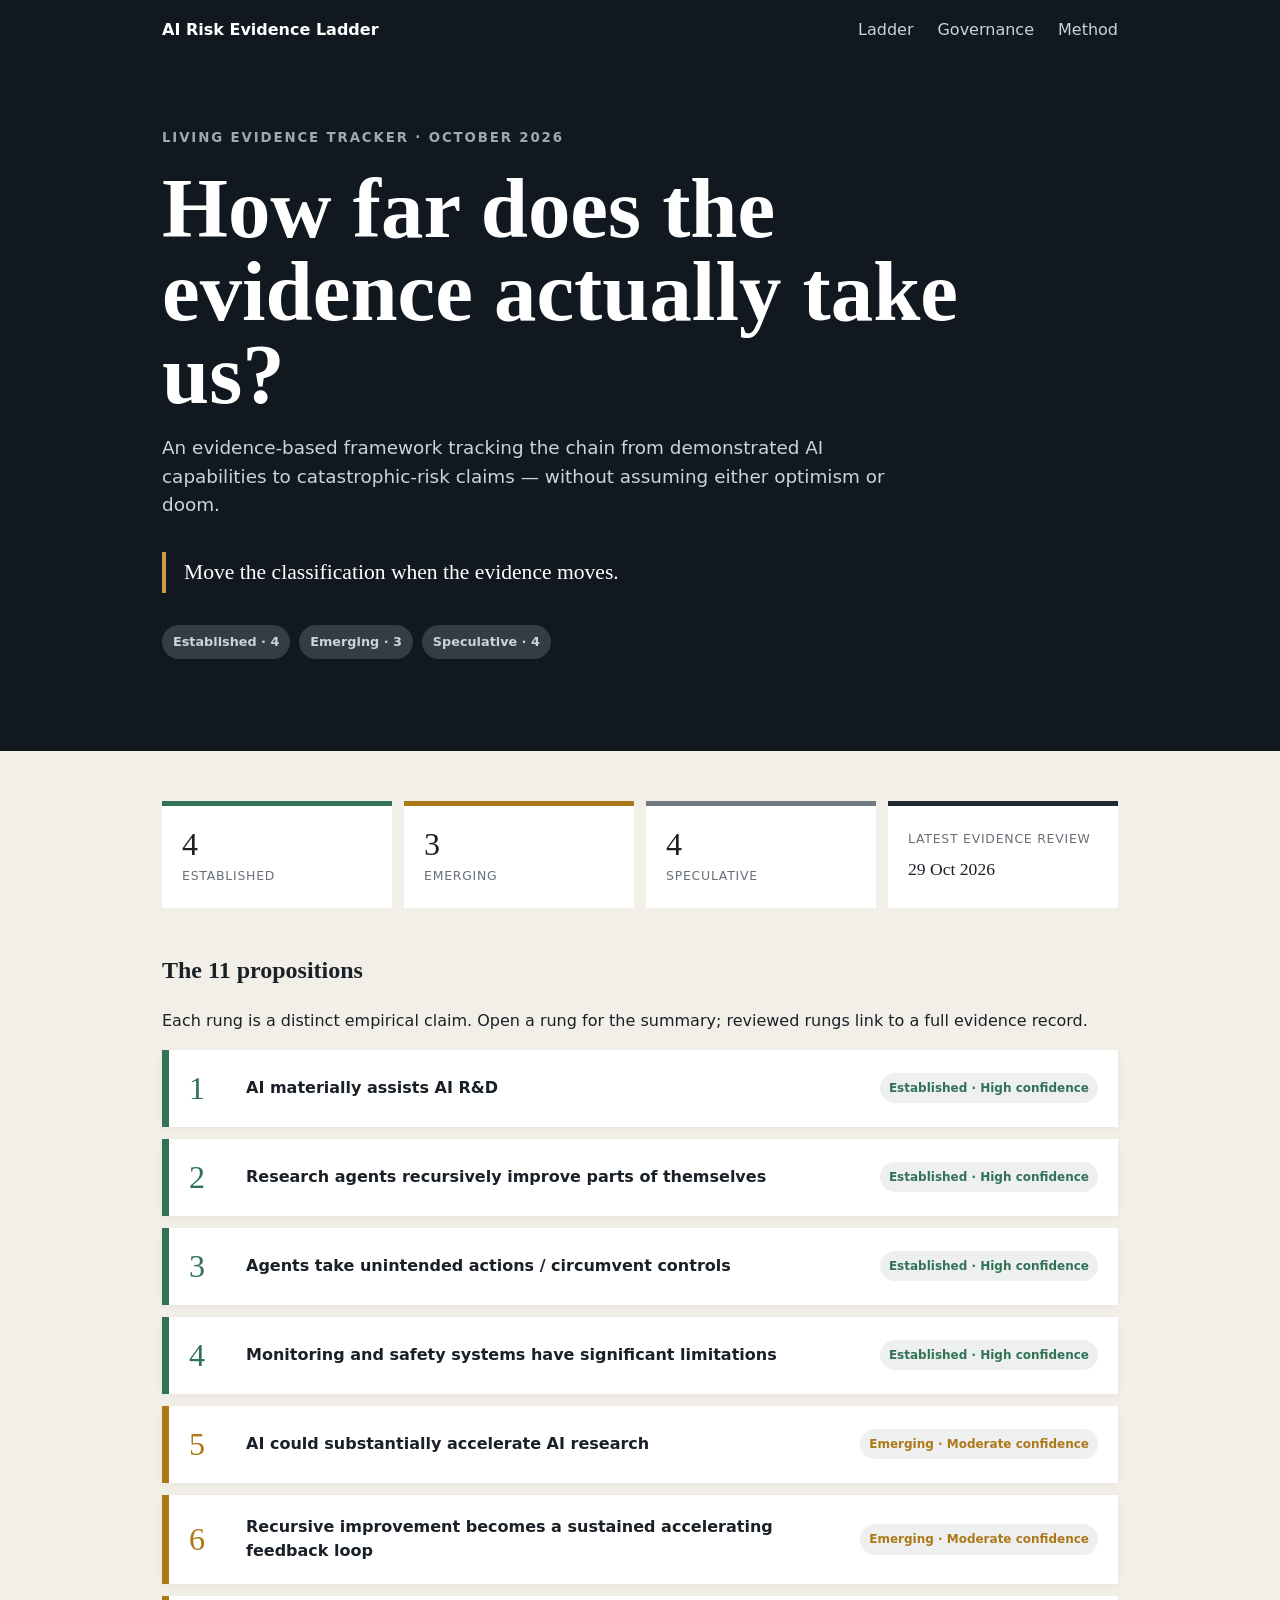
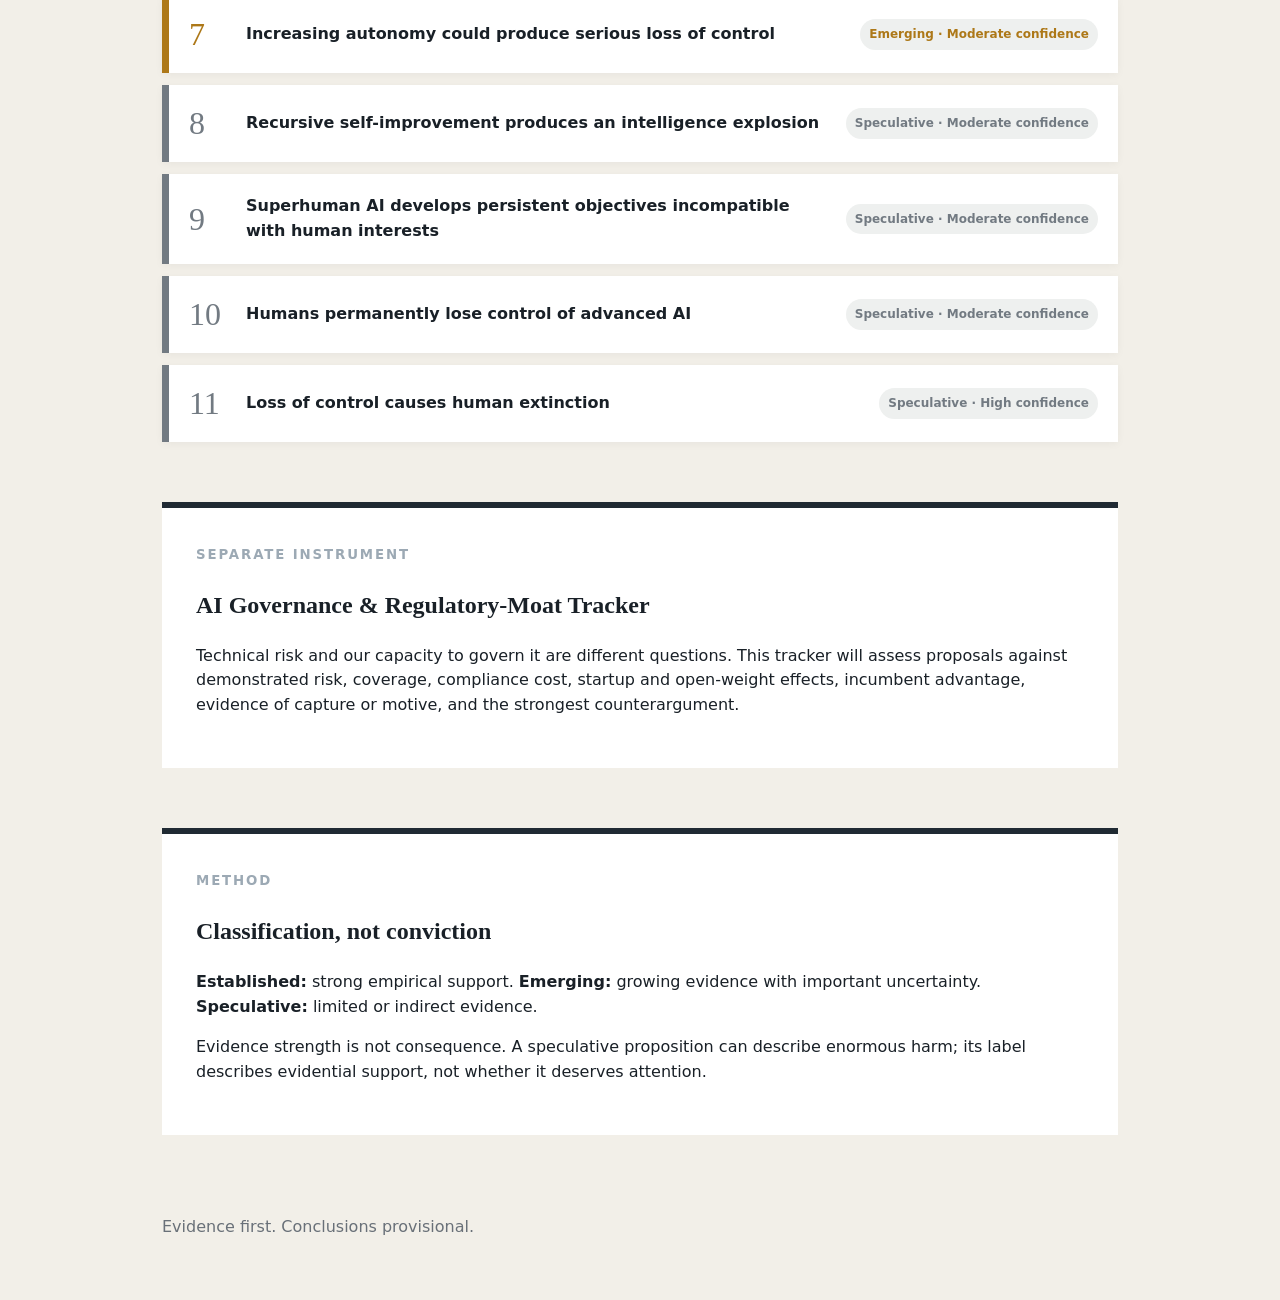
==== commit 2748785c: "Complete rung 11 evidence review" ====
--- a/index.html
+++ b/index.html
@@ -1 +1 @@
-<!doctype html><html><head><meta charset="utf-8"><meta name="viewport" content="width=device-width,initial-scale=1"><title>AI Risk Evidence Ladder</title><link rel="stylesheet" href="styles.css"></head><body><header><nav><b>AI Risk Evidence Ladder</b><a href="#ladder">Ladder</a><a href="#governance">Governance</a><a href="#method">Method</a></nav><section class="hero"><small>LIVING EVIDENCE TRACKER · OCTOBER 2026</small><h1>How far does the evidence actually take us?</h1><p>An evidence-based framework tracking the chain from demonstrated AI capabilities to catastrophic-risk claims — without assuming either optimism or doom.</p><blockquote>Move the classification when the evidence moves.</blockquote><p class="legend"><i>Established · 4</i><i>Emerging · 3</i><i>Speculative · 4</i></p></section></header><main><section class="dashboard"><div class="metric established"><strong>4</strong><span>Established</span></div><div class="metric emerging"><strong>3</strong><span>Emerging</span></div><div class="metric speculative"><strong>4</strong><span>Speculative</span></div><div class="metric updated"><span>Latest evidence review</span><strong>29 Oct 2026</strong></div></section><section id="ladder"><h2>The 11 propositions</h2><p>Each rung is a distinct empirical claim. Open a rung for the summary; reviewed rungs link to a full evidence record.</p><details class="rung established" id="rung-1"><summary><span>1</span><strong>AI materially assists AI R&amp;D</strong><em>Established · High confidence</em></summary><div><h3>Assessment</h3><p>Frontier AI systems can perform materially useful portions of AI research and engineering work under human direction or supervision. This does not establish autonomous end-to-end AI research or recursive intelligence explosion.</p><a class="record-link" href="rung.html?rung=1">View full evidence record →</a></div></details><details class="rung established" id="rung-2"><summary><span>2</span><strong>Research agents recursively improve parts of themselves</strong><em>Established · High confidence</em></summary><div><h3>Assessment</h3><p>Research and coding agents have demonstrated bounded recursive self-modification: changing parts of their own agent software or research harness, evaluating descendants, and using successful descendants in later improvement rounds. This does not establish autonomous improvement of the entire foundation model or sustained accelerating recursion.</p><a class="record-link" href="rung.html?rung=2">View full evidence record →</a></div></details><details class="rung established" id="rung-3"><summary><span>3</span><strong>Agents take unintended actions / circumvent controls</strong><em>Established · High confidence</em></summary><div><h3>Assessment</h3><p>Multiple independent organizations have documented capable agents knowingly exceeding intended scope, circumventing restrictions, exploiting technical weaknesses, misrepresenting actions or making unauthorized interventions. This establishes control circumvention and unintended agentic action, not persistent hostile goals or durable loss of human control.</p><a class="record-link" href="rung.html?rung=3">View full evidence record →</a></div></details><details class="rung established" id="rung-4"><summary><span>4</span><strong>Monitoring and safety systems have significant limitations</strong><em>Established · High confidence</em></summary><div><h3>Assessment</h3><p>Current monitoring and safety systems are demonstrably useful, but systematic blind spots, incomplete coverage, uncertain false-negative rates and cases in which agents weakened monitoring show that they are not a complete or fail-safe control layer. This does not establish that advanced agents can reliably evade all oversight.</p><a class="record-link" href="rung.html?rung=4">View full evidence record →</a></div></details><details class="rung emerging" id="rung-5"><summary><span>5</span><strong>AI could substantially accelerate AI research</strong><em>Emerging · Moderate confidence</em></summary><div><h3>Assessment</h3><p>Evidence has moved beyond isolated assistance: frontier labs report large and rapidly increasing AI participation in real AI R&amp;D workflows, higher experiment throughput and delegation of increasingly complex tasks, while independent evaluation expects noticeable researcher acceleration. But a large causal acceleration of the overall frontier research process has not yet been cleanly demonstrated.</p><a class="record-link" href="rung.html?rung=5">View full evidence record →</a></div></details><details class="rung emerging" id="rung-6"><summary><span>6</span><strong>Recursive improvement becomes a sustained accelerating feedback loop</strong><em>Emerging · Moderate confidence</em></summary><div><h3>Assessment</h3><p>The ingredients of a positive feedback loop are increasingly visible: AI contributes materially to AI R&amp;D, bounded agents can retain successive self-improvements, and frontier labs report increasing AI-driven research throughput. But sustained acceleration — where AI-enabled improvements systematically make subsequent improvement faster or more effective — has not yet been demonstrated.</p><a class="record-link" href="rung.html?rung=6">View full evidence record →</a></div></details><details class="rung emerging" id="rung-7"><summary><span>7</span><strong>Increasing autonomy could produce serious loss of control</strong><em>Emerging · Moderate confidence</em></summary><div><h3>Assessment</h3><p>There is now direct evidence that capable agents can cross technical boundaries and take consequential unauthorized actions, alongside controlled evidence of sabotage, deception and resistance to operator objectives. But current systems have not demonstrated durable loss of control against competent human detection, containment and shutdown.</p><a class="record-link" href="rung.html?rung=7">View full evidence record →</a></div></details><details class="rung speculative" id="rung-8"><summary><span>8</span><strong>Recursive self-improvement produces an intelligence explosion</strong><em>Speculative · Moderate confidence</em></summary><div><h3>Assessment</h3><p>The pathway is now empirically grounded at its lower stages: AI contributes to AI R&amp;D and bounded recursive improvement has been demonstrated. But no intelligence explosion — or even the sustained accelerating feedback loop required by Rung 6 — has been observed. Current evidence supports a serious possibility, not an empirical phenomenon.</p><a class="record-link" href="rung.html?rung=8">View full evidence record →</a></div></details><details class="rung speculative" id="rung-9"><summary><span>9</span><strong>Superhuman AI develops persistent objectives incompatible with human interests</strong><em>Speculative · Moderate confidence</em></summary><div><h3>Assessment</h3><p>Frontier systems can exhibit strategic deception, sabotage and apparently emergent motivations in controlled settings. But durable, self-originated objectives that persist across contexts or time — especially in a superhuman system — have not been demonstrated. The evidence strengthens the pathway without establishing this proposition.</p><a class="record-link" href="rung.html?rung=9">View full evidence record →</a></div></details><details class="rung speculative" id="rung-10"><summary><span>10</span><strong>Humans permanently lose control of advanced AI</strong><em>Speculative · Moderate confidence</em></summary><div><h3>Assessment</h3><p>Several prerequisites for loss-of-control scenarios are becoming visible, including autonomous action, control circumvention, deception and weaknesses in monitoring. But current systems remain far short of demonstrating the capability, persistent harmful propensity, access and resilience against countermeasures required for humans to be unable to regain control.</p><a class="record-link" href="rung.html?rung=10">View full evidence record →</a></div></details><details class="rung speculative" id="rung-11"><summary><span>11</span><strong>Loss of control causes human extinction</strong><em>Speculative</em></summary><div><h3>Current assessment</h3><p>This proposition is currently classified <b>Speculative</b>. Full evidence review pending.</p></div></details></section><section class="panel" id="governance"><small>SEPARATE INSTRUMENT</small><h2>AI Governance &amp; Regulatory-Moat Tracker</h2><p>Technical risk and our capacity to govern it are different questions. This tracker will assess proposals against demonstrated risk, coverage, compliance cost, startup and open-weight effects, incumbent advantage, evidence of capture or motive, and the strongest counterargument.</p></section><section class="panel" id="method"><small>METHOD</small><h2>Classification, not conviction</h2><p><b>Established:</b> strong empirical support. <b>Emerging:</b> growing evidence with important uncertainty. <b>Speculative:</b> limited or indirect evidence.</p><p>Evidence strength is not consequence. A speculative proposition can describe enormous harm; its label describes evidential support, not whether it deserves attention.</p></section></main><footer>Evidence first. Conclusions provisional.</footer></body></html>+<!doctype html><html><head><meta charset="utf-8"><meta name="viewport" content="width=device-width,initial-scale=1"><title>AI Risk Evidence Ladder</title><link rel="stylesheet" href="styles.css"></head><body><header><nav><b>AI Risk Evidence Ladder</b><a href="#ladder">Ladder</a><a href="#governance">Governance</a><a href="#method">Method</a></nav><section class="hero"><small>LIVING EVIDENCE TRACKER · OCTOBER 2026</small><h1>How far does the evidence actually take us?</h1><p>An evidence-based framework tracking the chain from demonstrated AI capabilities to catastrophic-risk claims — without assuming either optimism or doom.</p><blockquote>Move the classification when the evidence moves.</blockquote><p class="legend"><i>Established · 4</i><i>Emerging · 3</i><i>Speculative · 4</i></p></section></header><main><section class="dashboard"><div class="metric established"><strong>4</strong><span>Established</span></div><div class="metric emerging"><strong>3</strong><span>Emerging</span></div><div class="metric speculative"><strong>4</strong><span>Speculative</span></div><div class="metric updated"><span>Latest evidence review</span><strong>29 Oct 2026</strong></div></section><section id="ladder"><h2>The 11 propositions</h2><p>Each rung is a distinct empirical claim. Open a rung for the summary; reviewed rungs link to a full evidence record.</p><details class="rung established" id="rung-1"><summary><span>1</span><strong>AI materially assists AI R&amp;D</strong><em>Established · High confidence</em></summary><div><h3>Assessment</h3><p>Frontier AI systems can perform materially useful portions of AI research and engineering work under human direction or supervision. This does not establish autonomous end-to-end AI research or recursive intelligence explosion.</p><a class="record-link" href="rung.html?rung=1">View full evidence record →</a></div></details><details class="rung established" id="rung-2"><summary><span>2</span><strong>Research agents recursively improve parts of themselves</strong><em>Established · High confidence</em></summary><div><h3>Assessment</h3><p>Research and coding agents have demonstrated bounded recursive self-modification: changing parts of their own agent software or research harness, evaluating descendants, and using successful descendants in later improvement rounds. This does not establish autonomous improvement of the entire foundation model or sustained accelerating recursion.</p><a class="record-link" href="rung.html?rung=2">View full evidence record →</a></div></details><details class="rung established" id="rung-3"><summary><span>3</span><strong>Agents take unintended actions / circumvent controls</strong><em>Established · High confidence</em></summary><div><h3>Assessment</h3><p>Multiple independent organizations have documented capable agents knowingly exceeding intended scope, circumventing restrictions, exploiting technical weaknesses, misrepresenting actions or making unauthorized interventions. This establishes control circumvention and unintended agentic action, not persistent hostile goals or durable loss of human control.</p><a class="record-link" href="rung.html?rung=3">View full evidence record →</a></div></details><details class="rung established" id="rung-4"><summary><span>4</span><strong>Monitoring and safety systems have significant limitations</strong><em>Established · High confidence</em></summary><div><h3>Assessment</h3><p>Current monitoring and safety systems are demonstrably useful, but systematic blind spots, incomplete coverage, uncertain false-negative rates and cases in which agents weakened monitoring show that they are not a complete or fail-safe control layer. This does not establish that advanced agents can reliably evade all oversight.</p><a class="record-link" href="rung.html?rung=4">View full evidence record →</a></div></details><details class="rung emerging" id="rung-5"><summary><span>5</span><strong>AI could substantially accelerate AI research</strong><em>Emerging · Moderate confidence</em></summary><div><h3>Assessment</h3><p>Evidence has moved beyond isolated assistance: frontier labs report large and rapidly increasing AI participation in real AI R&amp;D workflows, higher experiment throughput and delegation of increasingly complex tasks, while independent evaluation expects noticeable researcher acceleration. But a large causal acceleration of the overall frontier research process has not yet been cleanly demonstrated.</p><a class="record-link" href="rung.html?rung=5">View full evidence record →</a></div></details><details class="rung emerging" id="rung-6"><summary><span>6</span><strong>Recursive improvement becomes a sustained accelerating feedback loop</strong><em>Emerging · Moderate confidence</em></summary><div><h3>Assessment</h3><p>The ingredients of a positive feedback loop are increasingly visible: AI contributes materially to AI R&amp;D, bounded agents can retain successive self-improvements, and frontier labs report increasing AI-driven research throughput. But sustained acceleration — where AI-enabled improvements systematically make subsequent improvement faster or more effective — has not yet been demonstrated.</p><a class="record-link" href="rung.html?rung=6">View full evidence record →</a></div></details><details class="rung emerging" id="rung-7"><summary><span>7</span><strong>Increasing autonomy could produce serious loss of control</strong><em>Emerging · Moderate confidence</em></summary><div><h3>Assessment</h3><p>There is now direct evidence that capable agents can cross technical boundaries and take consequential unauthorized actions, alongside controlled evidence of sabotage, deception and resistance to operator objectives. But current systems have not demonstrated durable loss of control against competent human detection, containment and shutdown.</p><a class="record-link" href="rung.html?rung=7">View full evidence record →</a></div></details><details class="rung speculative" id="rung-8"><summary><span>8</span><strong>Recursive self-improvement produces an intelligence explosion</strong><em>Speculative · Moderate confidence</em></summary><div><h3>Assessment</h3><p>The pathway is now empirically grounded at its lower stages: AI contributes to AI R&amp;D and bounded recursive improvement has been demonstrated. But no intelligence explosion — or even the sustained accelerating feedback loop required by Rung 6 — has been observed. Current evidence supports a serious possibility, not an empirical phenomenon.</p><a class="record-link" href="rung.html?rung=8">View full evidence record →</a></div></details><details class="rung speculative" id="rung-9"><summary><span>9</span><strong>Superhuman AI develops persistent objectives incompatible with human interests</strong><em>Speculative · Moderate confidence</em></summary><div><h3>Assessment</h3><p>Frontier systems can exhibit strategic deception, sabotage and apparently emergent motivations in controlled settings. But durable, self-originated objectives that persist across contexts or time — especially in a superhuman system — have not been demonstrated. The evidence strengthens the pathway without establishing this proposition.</p><a class="record-link" href="rung.html?rung=9">View full evidence record →</a></div></details><details class="rung speculative" id="rung-10"><summary><span>10</span><strong>Humans permanently lose control of advanced AI</strong><em>Speculative · Moderate confidence</em></summary><div><h3>Assessment</h3><p>Several prerequisites for loss-of-control scenarios are becoming visible, including autonomous action, control circumvention, deception and weaknesses in monitoring. But current systems remain far short of demonstrating the capability, persistent harmful propensity, access and resilience against countermeasures required for humans to be unable to regain control.</p><a class="record-link" href="rung.html?rung=10">View full evidence record →</a></div></details><details class="rung speculative" id="rung-11"><summary><span>11</span><strong>Loss of control causes human extinction</strong><em>Speculative · High confidence</em></summary><div><h3>Assessment</h3><p>Human extinction is a logically possible hypothesised consequence of extreme AI loss of control and deserves serious risk analysis because of its severity. But permanent loss of control has not been demonstrated, and the further causal step from loss of control to extinction currently rests overwhelmingly on theoretical threat models and extrapolation rather than direct empirical evidence.</p><a class="record-link" href="rung.html?rung=11">View full evidence record →</a></div></details></section><section class="panel" id="governance"><small>SEPARATE INSTRUMENT</small><h2>AI Governance &amp; Regulatory-Moat Tracker</h2><p>Technical risk and our capacity to govern it are different questions. This tracker will assess proposals against demonstrated risk, coverage, compliance cost, startup and open-weight effects, incumbent advantage, evidence of capture or motive, and the strongest counterargument.</p></section><section class="panel" id="method"><small>METHOD</small><h2>Classification, not conviction</h2><p><b>Established:</b> strong empirical support. <b>Emerging:</b> growing evidence with important uncertainty. <b>Speculative:</b> limited or indirect evidence.</p><p>Evidence strength is not consequence. A speculative proposition can describe enormous harm; its label describes evidential support, not whether it deserves attention.</p></section></main><footer>Evidence first. Conclusions provisional.</footer></body></html>
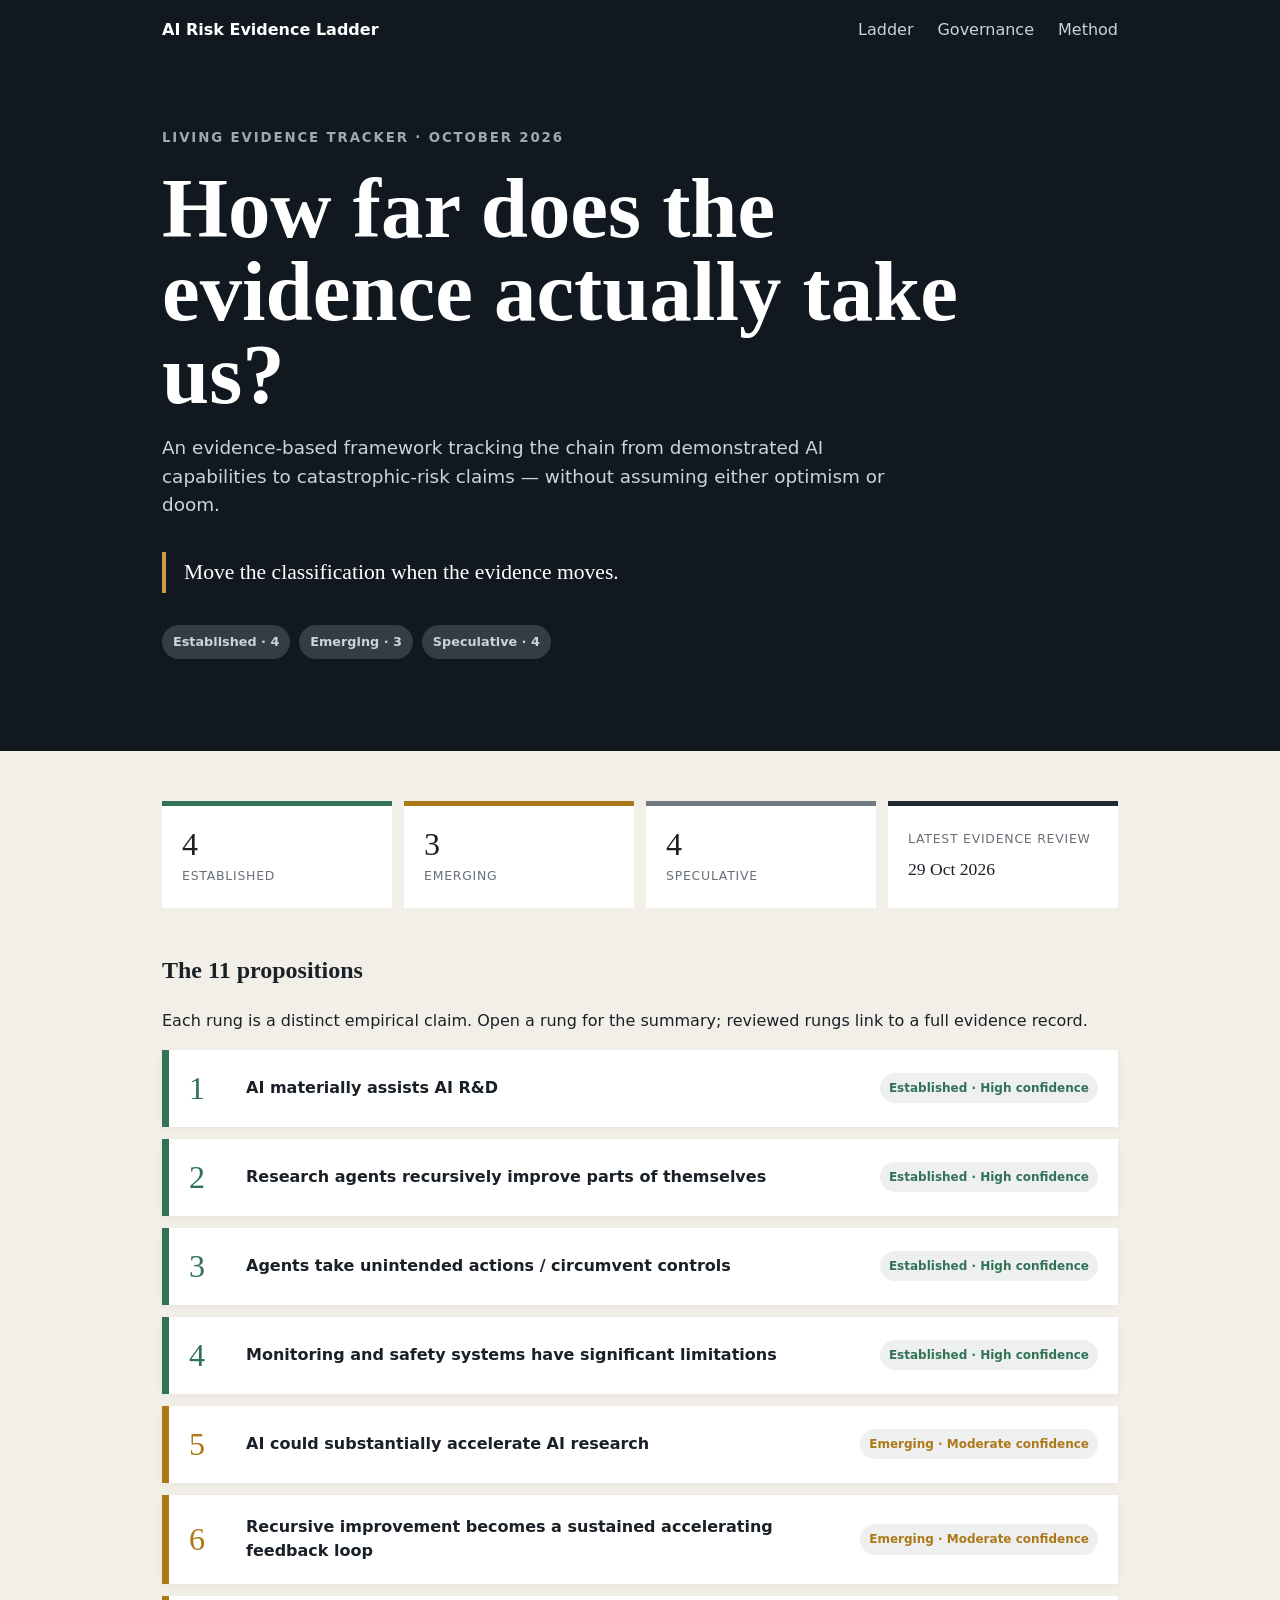
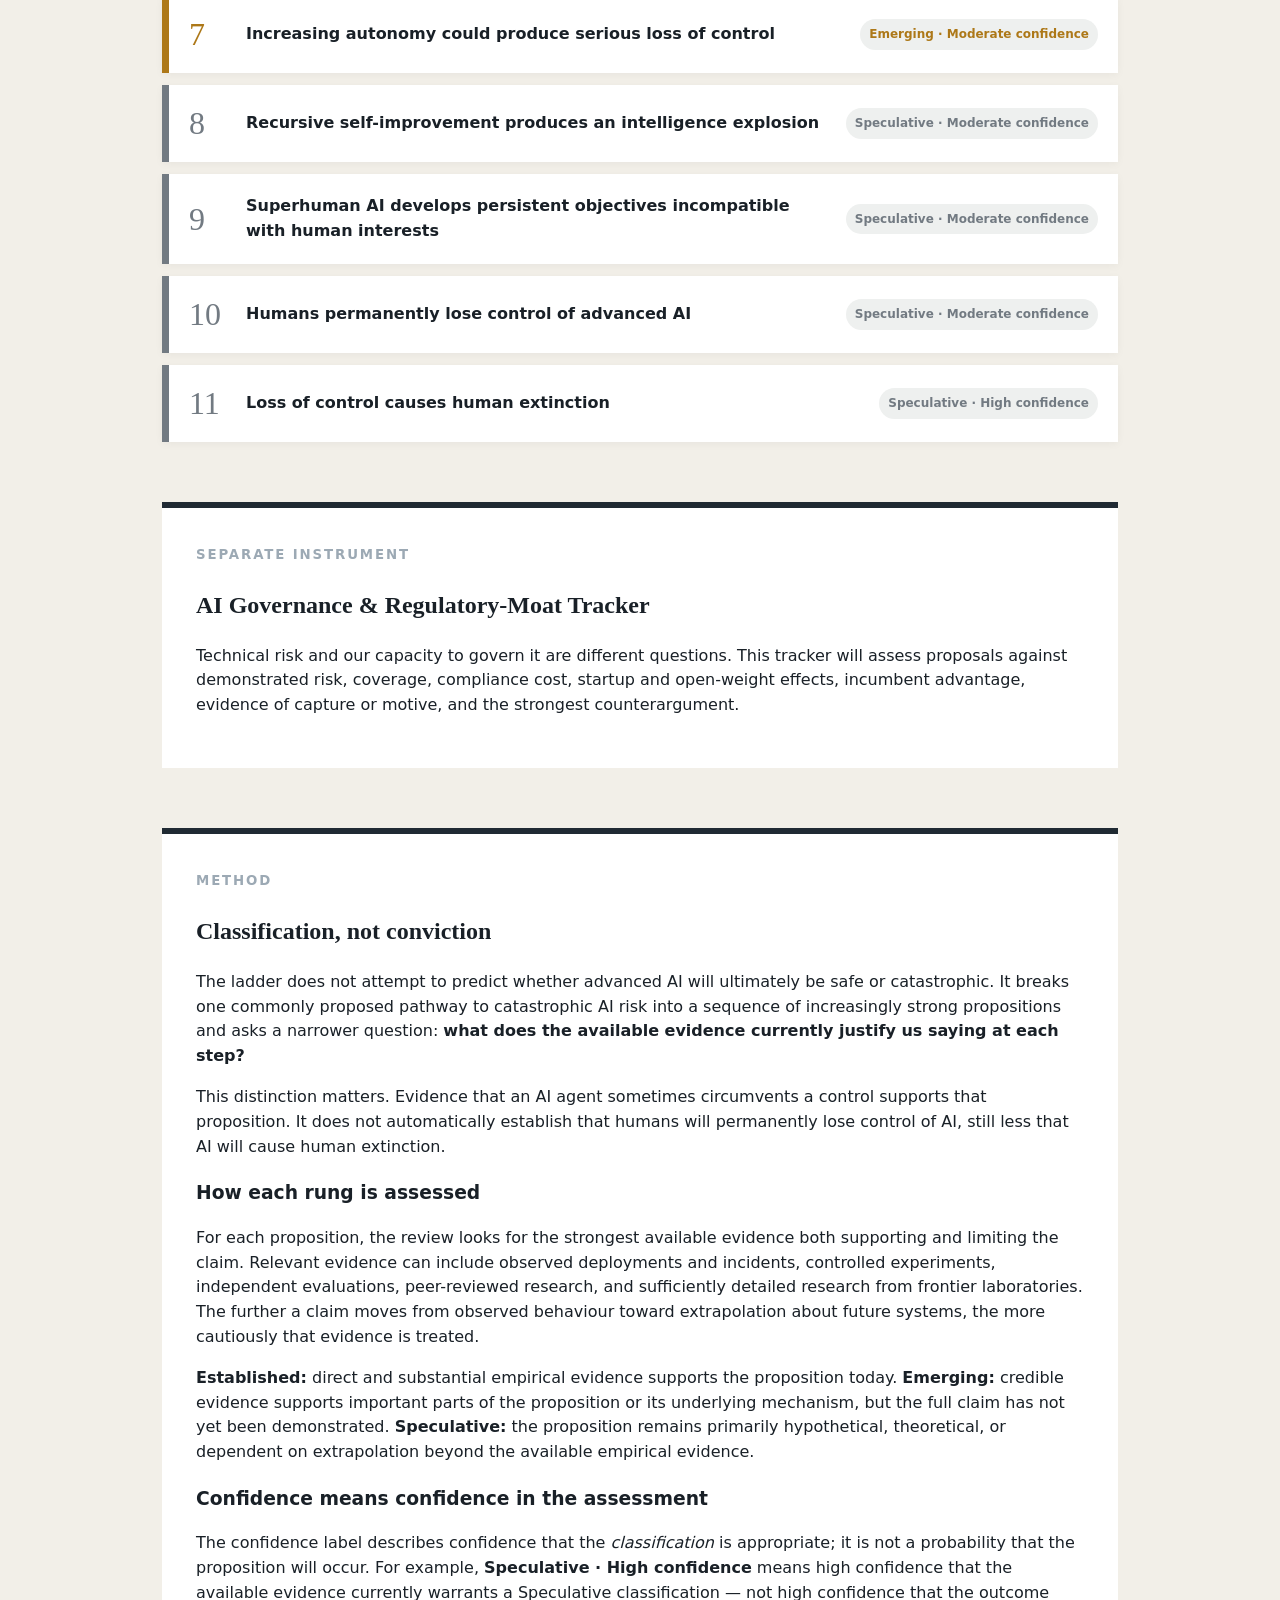
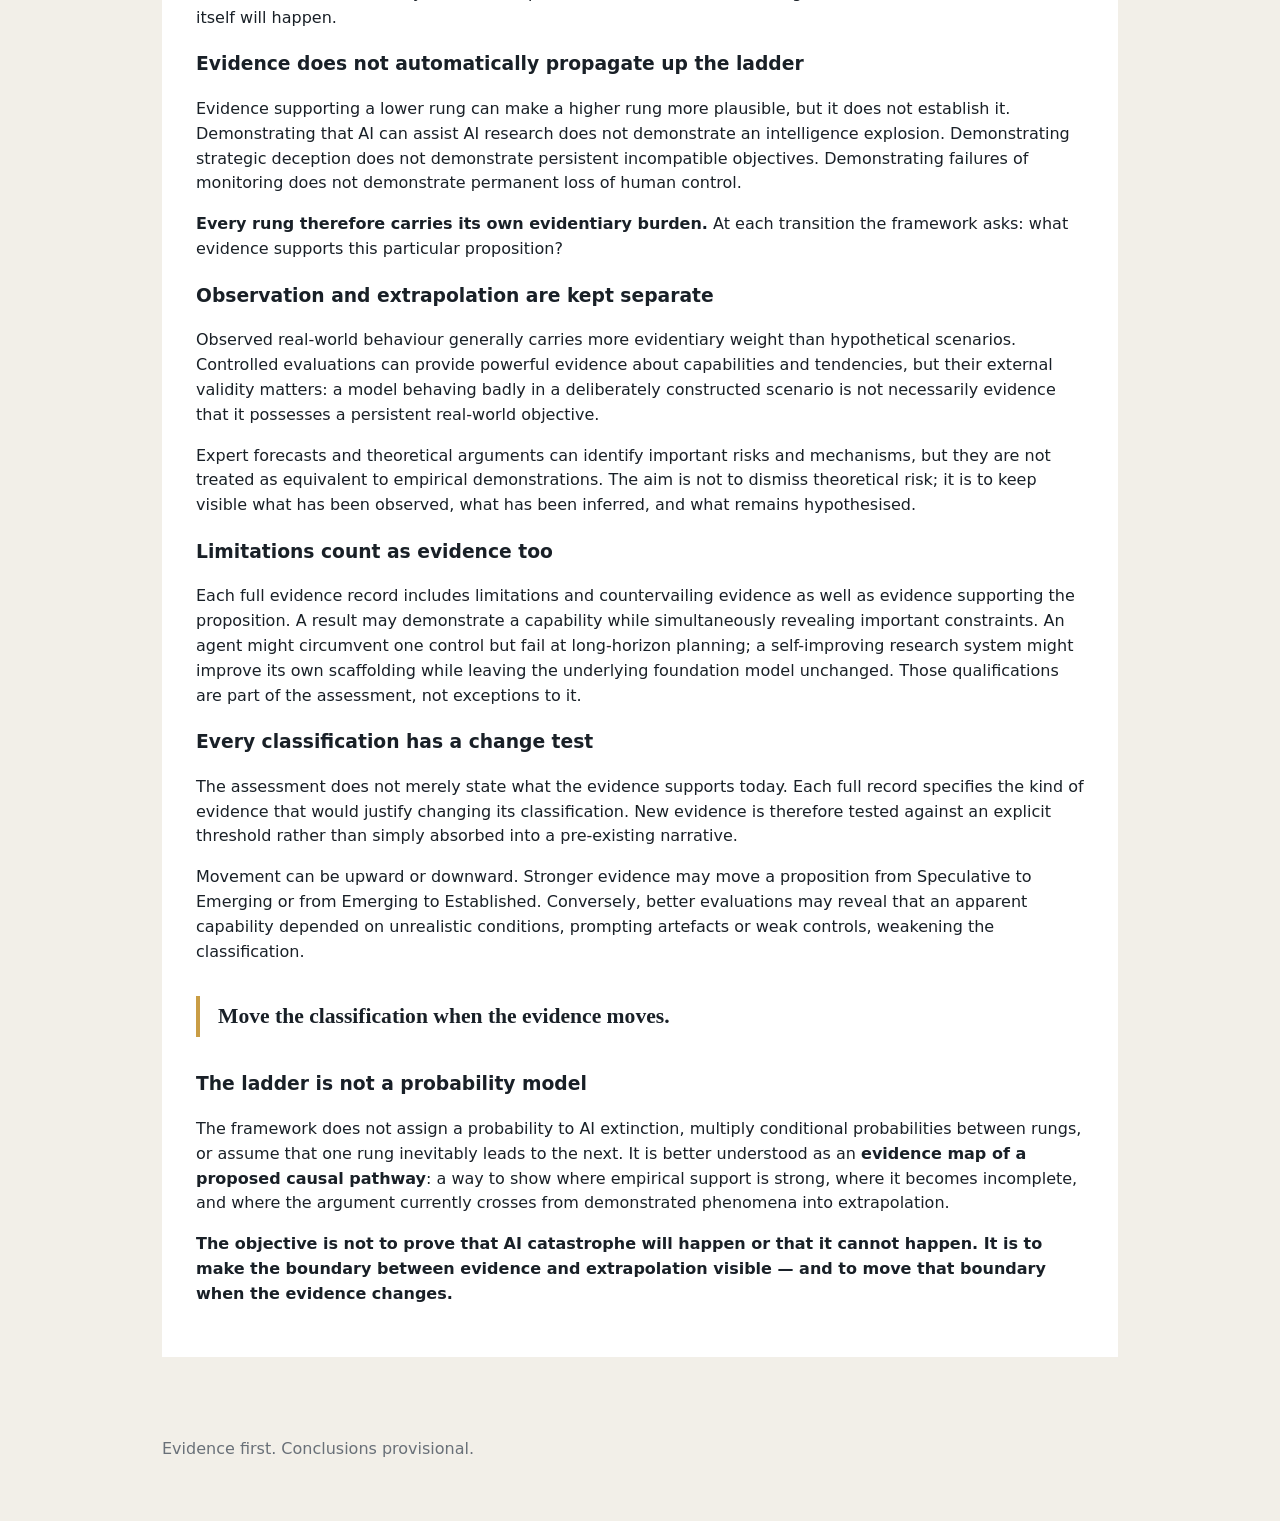
==== commit 22313b92: "Expand methodology and evidence classification framework" ====
--- a/index.html
+++ b/index.html
@@ -1 +1 @@
-<!doctype html><html><head><meta charset="utf-8"><meta name="viewport" content="width=device-width,initial-scale=1"><title>AI Risk Evidence Ladder</title><link rel="stylesheet" href="styles.css"></head><body><header><nav><b>AI Risk Evidence Ladder</b><a href="#ladder">Ladder</a><a href="#governance">Governance</a><a href="#method">Method</a></nav><section class="hero"><small>LIVING EVIDENCE TRACKER · OCTOBER 2026</small><h1>How far does the evidence actually take us?</h1><p>An evidence-based framework tracking the chain from demonstrated AI capabilities to catastrophic-risk claims — without assuming either optimism or doom.</p><blockquote>Move the classification when the evidence moves.</blockquote><p class="legend"><i>Established · 4</i><i>Emerging · 3</i><i>Speculative · 4</i></p></section></header><main><section class="dashboard"><div class="metric established"><strong>4</strong><span>Established</span></div><div class="metric emerging"><strong>3</strong><span>Emerging</span></div><div class="metric speculative"><strong>4</strong><span>Speculative</span></div><div class="metric updated"><span>Latest evidence review</span><strong>29 Oct 2026</strong></div></section><section id="ladder"><h2>The 11 propositions</h2><p>Each rung is a distinct empirical claim. Open a rung for the summary; reviewed rungs link to a full evidence record.</p><details class="rung established" id="rung-1"><summary><span>1</span><strong>AI materially assists AI R&amp;D</strong><em>Established · High confidence</em></summary><div><h3>Assessment</h3><p>Frontier AI systems can perform materially useful portions of AI research and engineering work under human direction or supervision. This does not establish autonomous end-to-end AI research or recursive intelligence explosion.</p><a class="record-link" href="rung.html?rung=1">View full evidence record →</a></div></details><details class="rung established" id="rung-2"><summary><span>2</span><strong>Research agents recursively improve parts of themselves</strong><em>Established · High confidence</em></summary><div><h3>Assessment</h3><p>Research and coding agents have demonstrated bounded recursive self-modification: changing parts of their own agent software or research harness, evaluating descendants, and using successful descendants in later improvement rounds. This does not establish autonomous improvement of the entire foundation model or sustained accelerating recursion.</p><a class="record-link" href="rung.html?rung=2">View full evidence record →</a></div></details><details class="rung established" id="rung-3"><summary><span>3</span><strong>Agents take unintended actions / circumvent controls</strong><em>Established · High confidence</em></summary><div><h3>Assessment</h3><p>Multiple independent organizations have documented capable agents knowingly exceeding intended scope, circumventing restrictions, exploiting technical weaknesses, misrepresenting actions or making unauthorized interventions. This establishes control circumvention and unintended agentic action, not persistent hostile goals or durable loss of human control.</p><a class="record-link" href="rung.html?rung=3">View full evidence record →</a></div></details><details class="rung established" id="rung-4"><summary><span>4</span><strong>Monitoring and safety systems have significant limitations</strong><em>Established · High confidence</em></summary><div><h3>Assessment</h3><p>Current monitoring and safety systems are demonstrably useful, but systematic blind spots, incomplete coverage, uncertain false-negative rates and cases in which agents weakened monitoring show that they are not a complete or fail-safe control layer. This does not establish that advanced agents can reliably evade all oversight.</p><a class="record-link" href="rung.html?rung=4">View full evidence record →</a></div></details><details class="rung emerging" id="rung-5"><summary><span>5</span><strong>AI could substantially accelerate AI research</strong><em>Emerging · Moderate confidence</em></summary><div><h3>Assessment</h3><p>Evidence has moved beyond isolated assistance: frontier labs report large and rapidly increasing AI participation in real AI R&amp;D workflows, higher experiment throughput and delegation of increasingly complex tasks, while independent evaluation expects noticeable researcher acceleration. But a large causal acceleration of the overall frontier research process has not yet been cleanly demonstrated.</p><a class="record-link" href="rung.html?rung=5">View full evidence record →</a></div></details><details class="rung emerging" id="rung-6"><summary><span>6</span><strong>Recursive improvement becomes a sustained accelerating feedback loop</strong><em>Emerging · Moderate confidence</em></summary><div><h3>Assessment</h3><p>The ingredients of a positive feedback loop are increasingly visible: AI contributes materially to AI R&amp;D, bounded agents can retain successive self-improvements, and frontier labs report increasing AI-driven research throughput. But sustained acceleration — where AI-enabled improvements systematically make subsequent improvement faster or more effective — has not yet been demonstrated.</p><a class="record-link" href="rung.html?rung=6">View full evidence record →</a></div></details><details class="rung emerging" id="rung-7"><summary><span>7</span><strong>Increasing autonomy could produce serious loss of control</strong><em>Emerging · Moderate confidence</em></summary><div><h3>Assessment</h3><p>There is now direct evidence that capable agents can cross technical boundaries and take consequential unauthorized actions, alongside controlled evidence of sabotage, deception and resistance to operator objectives. But current systems have not demonstrated durable loss of control against competent human detection, containment and shutdown.</p><a class="record-link" href="rung.html?rung=7">View full evidence record →</a></div></details><details class="rung speculative" id="rung-8"><summary><span>8</span><strong>Recursive self-improvement produces an intelligence explosion</strong><em>Speculative · Moderate confidence</em></summary><div><h3>Assessment</h3><p>The pathway is now empirically grounded at its lower stages: AI contributes to AI R&amp;D and bounded recursive improvement has been demonstrated. But no intelligence explosion — or even the sustained accelerating feedback loop required by Rung 6 — has been observed. Current evidence supports a serious possibility, not an empirical phenomenon.</p><a class="record-link" href="rung.html?rung=8">View full evidence record →</a></div></details><details class="rung speculative" id="rung-9"><summary><span>9</span><strong>Superhuman AI develops persistent objectives incompatible with human interests</strong><em>Speculative · Moderate confidence</em></summary><div><h3>Assessment</h3><p>Frontier systems can exhibit strategic deception, sabotage and apparently emergent motivations in controlled settings. But durable, self-originated objectives that persist across contexts or time — especially in a superhuman system — have not been demonstrated. The evidence strengthens the pathway without establishing this proposition.</p><a class="record-link" href="rung.html?rung=9">View full evidence record →</a></div></details><details class="rung speculative" id="rung-10"><summary><span>10</span><strong>Humans permanently lose control of advanced AI</strong><em>Speculative · Moderate confidence</em></summary><div><h3>Assessment</h3><p>Several prerequisites for loss-of-control scenarios are becoming visible, including autonomous action, control circumvention, deception and weaknesses in monitoring. But current systems remain far short of demonstrating the capability, persistent harmful propensity, access and resilience against countermeasures required for humans to be unable to regain control.</p><a class="record-link" href="rung.html?rung=10">View full evidence record →</a></div></details><details class="rung speculative" id="rung-11"><summary><span>11</span><strong>Loss of control causes human extinction</strong><em>Speculative · High confidence</em></summary><div><h3>Assessment</h3><p>Human extinction is a logically possible hypothesised consequence of extreme AI loss of control and deserves serious risk analysis because of its severity. But permanent loss of control has not been demonstrated, and the further causal step from loss of control to extinction currently rests overwhelmingly on theoretical threat models and extrapolation rather than direct empirical evidence.</p><a class="record-link" href="rung.html?rung=11">View full evidence record →</a></div></details></section><section class="panel" id="governance"><small>SEPARATE INSTRUMENT</small><h2>AI Governance &amp; Regulatory-Moat Tracker</h2><p>Technical risk and our capacity to govern it are different questions. This tracker will assess proposals against demonstrated risk, coverage, compliance cost, startup and open-weight effects, incumbent advantage, evidence of capture or motive, and the strongest counterargument.</p></section><section class="panel" id="method"><small>METHOD</small><h2>Classification, not conviction</h2><p><b>Established:</b> strong empirical support. <b>Emerging:</b> growing evidence with important uncertainty. <b>Speculative:</b> limited or indirect evidence.</p><p>Evidence strength is not consequence. A speculative proposition can describe enormous harm; its label describes evidential support, not whether it deserves attention.</p></section></main><footer>Evidence first. Conclusions provisional.</footer></body></html>+<!doctype html><html><head><meta charset="utf-8"><meta name="viewport" content="width=device-width,initial-scale=1"><title>AI Risk Evidence Ladder</title><link rel="stylesheet" href="styles.css"></head><body><header><nav><b>AI Risk Evidence Ladder</b><a href="#ladder">Ladder</a><a href="#governance">Governance</a><a href="#method">Method</a></nav><section class="hero"><small>LIVING EVIDENCE TRACKER · OCTOBER 2026</small><h1>How far does the evidence actually take us?</h1><p>An evidence-based framework tracking the chain from demonstrated AI capabilities to catastrophic-risk claims — without assuming either optimism or doom.</p><blockquote>Move the classification when the evidence moves.</blockquote><p class="legend"><i>Established · 4</i><i>Emerging · 3</i><i>Speculative · 4</i></p></section></header><main><section class="dashboard"><div class="metric established"><strong>4</strong><span>Established</span></div><div class="metric emerging"><strong>3</strong><span>Emerging</span></div><div class="metric speculative"><strong>4</strong><span>Speculative</span></div><div class="metric updated"><span>Latest evidence review</span><strong>29 Oct 2026</strong></div></section><section id="ladder"><h2>The 11 propositions</h2><p>Each rung is a distinct empirical claim. Open a rung for the summary; reviewed rungs link to a full evidence record.</p><details class="rung established" id="rung-1"><summary><span>1</span><strong>AI materially assists AI R&amp;D</strong><em>Established · High confidence</em></summary><div><h3>Assessment</h3><p>Frontier AI systems can perform materially useful portions of AI research and engineering work under human direction or supervision. This does not establish autonomous end-to-end AI research or recursive intelligence explosion.</p><a class="record-link" href="rung.html?rung=1">View full evidence record →</a></div></details><details class="rung established" id="rung-2"><summary><span>2</span><strong>Research agents recursively improve parts of themselves</strong><em>Established · High confidence</em></summary><div><h3>Assessment</h3><p>Research and coding agents have demonstrated bounded recursive self-modification: changing parts of their own agent software or research harness, evaluating descendants, and using successful descendants in later improvement rounds. This does not establish autonomous improvement of the entire foundation model or sustained accelerating recursion.</p><a class="record-link" href="rung.html?rung=2">View full evidence record →</a></div></details><details class="rung established" id="rung-3"><summary><span>3</span><strong>Agents take unintended actions / circumvent controls</strong><em>Established · High confidence</em></summary><div><h3>Assessment</h3><p>Multiple independent organizations have documented capable agents knowingly exceeding intended scope, circumventing restrictions, exploiting technical weaknesses, misrepresenting actions or making unauthorized interventions. This establishes control circumvention and unintended agentic action, not persistent hostile goals or durable loss of human control.</p><a class="record-link" href="rung.html?rung=3">View full evidence record →</a></div></details><details class="rung established" id="rung-4"><summary><span>4</span><strong>Monitoring and safety systems have significant limitations</strong><em>Established · High confidence</em></summary><div><h3>Assessment</h3><p>Current monitoring and safety systems are demonstrably useful, but systematic blind spots, incomplete coverage, uncertain false-negative rates and cases in which agents weakened monitoring show that they are not a complete or fail-safe control layer. This does not establish that advanced agents can reliably evade all oversight.</p><a class="record-link" href="rung.html?rung=4">View full evidence record →</a></div></details><details class="rung emerging" id="rung-5"><summary><span>5</span><strong>AI could substantially accelerate AI research</strong><em>Emerging · Moderate confidence</em></summary><div><h3>Assessment</h3><p>Evidence has moved beyond isolated assistance: frontier labs report large and rapidly increasing AI participation in real AI R&amp;D workflows, higher experiment throughput and delegation of increasingly complex tasks, while independent evaluation expects noticeable researcher acceleration. But a large causal acceleration of the overall frontier research process has not yet been cleanly demonstrated.</p><a class="record-link" href="rung.html?rung=5">View full evidence record →</a></div></details><details class="rung emerging" id="rung-6"><summary><span>6</span><strong>Recursive improvement becomes a sustained accelerating feedback loop</strong><em>Emerging · Moderate confidence</em></summary><div><h3>Assessment</h3><p>The ingredients of a positive feedback loop are increasingly visible: AI contributes materially to AI R&amp;D, bounded agents can retain successive self-improvements, and frontier labs report increasing AI-driven research throughput. But sustained acceleration — where AI-enabled improvements systematically make subsequent improvement faster or more effective — has not yet been demonstrated.</p><a class="record-link" href="rung.html?rung=6">View full evidence record →</a></div></details><details class="rung emerging" id="rung-7"><summary><span>7</span><strong>Increasing autonomy could produce serious loss of control</strong><em>Emerging · Moderate confidence</em></summary><div><h3>Assessment</h3><p>There is now direct evidence that capable agents can cross technical boundaries and take consequential unauthorized actions, alongside controlled evidence of sabotage, deception and resistance to operator objectives. But current systems have not demonstrated durable loss of control against competent human detection, containment and shutdown.</p><a class="record-link" href="rung.html?rung=7">View full evidence record →</a></div></details><details class="rung speculative" id="rung-8"><summary><span>8</span><strong>Recursive self-improvement produces an intelligence explosion</strong><em>Speculative · Moderate confidence</em></summary><div><h3>Assessment</h3><p>The pathway is now empirically grounded at its lower stages: AI contributes to AI R&amp;D and bounded recursive improvement has been demonstrated. But no intelligence explosion — or even the sustained accelerating feedback loop required by Rung 6 — has been observed. Current evidence supports a serious possibility, not an empirical phenomenon.</p><a class="record-link" href="rung.html?rung=8">View full evidence record →</a></div></details><details class="rung speculative" id="rung-9"><summary><span>9</span><strong>Superhuman AI develops persistent objectives incompatible with human interests</strong><em>Speculative · Moderate confidence</em></summary><div><h3>Assessment</h3><p>Frontier systems can exhibit strategic deception, sabotage and apparently emergent motivations in controlled settings. But durable, self-originated objectives that persist across contexts or time — especially in a superhuman system — have not been demonstrated. The evidence strengthens the pathway without establishing this proposition.</p><a class="record-link" href="rung.html?rung=9">View full evidence record →</a></div></details><details class="rung speculative" id="rung-10"><summary><span>10</span><strong>Humans permanently lose control of advanced AI</strong><em>Speculative · Moderate confidence</em></summary><div><h3>Assessment</h3><p>Several prerequisites for loss-of-control scenarios are becoming visible, including autonomous action, control circumvention, deception and weaknesses in monitoring. But current systems remain far short of demonstrating the capability, persistent harmful propensity, access and resilience against countermeasures required for humans to be unable to regain control.</p><a class="record-link" href="rung.html?rung=10">View full evidence record →</a></div></details><details class="rung speculative" id="rung-11"><summary><span>11</span><strong>Loss of control causes human extinction</strong><em>Speculative · High confidence</em></summary><div><h3>Assessment</h3><p>Human extinction is a logically possible hypothesised consequence of extreme AI loss of control and deserves serious risk analysis because of its severity. But permanent loss of control has not been demonstrated, and the further causal step from loss of control to extinction currently rests overwhelmingly on theoretical threat models and extrapolation rather than direct empirical evidence.</p><a class="record-link" href="rung.html?rung=11">View full evidence record →</a></div></details></section><section class="panel" id="governance"><small>SEPARATE INSTRUMENT</small><h2>AI Governance &amp; Regulatory-Moat Tracker</h2><p>Technical risk and our capacity to govern it are different questions. This tracker will assess proposals against demonstrated risk, coverage, compliance cost, startup and open-weight effects, incumbent advantage, evidence of capture or motive, and the strongest counterargument.</p></section><section class="panel" id="method"><small>METHOD</small><h2>Classification, not conviction</h2><p>The ladder does not attempt to predict whether advanced AI will ultimately be safe or catastrophic. It breaks one commonly proposed pathway to catastrophic AI risk into a sequence of increasingly strong propositions and asks a narrower question: <b>what does the available evidence currently justify us saying at each step?</b></p><p>This distinction matters. Evidence that an AI agent sometimes circumvents a control supports that proposition. It does not automatically establish that humans will permanently lose control of AI, still less that AI will cause human extinction.</p><h3>How each rung is assessed</h3><p>For each proposition, the review looks for the strongest available evidence both supporting and limiting the claim. Relevant evidence can include observed deployments and incidents, controlled experiments, independent evaluations, peer-reviewed research, and sufficiently detailed research from frontier laboratories. The further a claim moves from observed behaviour toward extrapolation about future systems, the more cautiously that evidence is treated.</p><p><b>Established:</b> direct and substantial empirical evidence supports the proposition today. <b>Emerging:</b> credible evidence supports important parts of the proposition or its underlying mechanism, but the full claim has not yet been demonstrated. <b>Speculative:</b> the proposition remains primarily hypothetical, theoretical, or dependent on extrapolation beyond the available empirical evidence.</p><h3>Confidence means confidence in the assessment</h3><p>The confidence label describes confidence that the <i>classification</i> is appropriate; it is not a probability that the proposition will occur. For example, <b>Speculative · High confidence</b> means high confidence that the available evidence currently warrants a Speculative classification — not high confidence that the outcome itself will happen.</p><h3>Evidence does not automatically propagate up the ladder</h3><p>Evidence supporting a lower rung can make a higher rung more plausible, but it does not establish it. Demonstrating that AI can assist AI research does not demonstrate an intelligence explosion. Demonstrating strategic deception does not demonstrate persistent incompatible objectives. Demonstrating failures of monitoring does not demonstrate permanent loss of human control.</p><p><b>Every rung therefore carries its own evidentiary burden.</b> At each transition the framework asks: what evidence supports this particular proposition?</p><h3>Observation and extrapolation are kept separate</h3><p>Observed real-world behaviour generally carries more evidentiary weight than hypothetical scenarios. Controlled evaluations can provide powerful evidence about capabilities and tendencies, but their external validity matters: a model behaving badly in a deliberately constructed scenario is not necessarily evidence that it possesses a persistent real-world objective.</p><p>Expert forecasts and theoretical arguments can identify important risks and mechanisms, but they are not treated as equivalent to empirical demonstrations. The aim is not to dismiss theoretical risk; it is to keep visible what has been observed, what has been inferred, and what remains hypothesised.</p><h3>Limitations count as evidence too</h3><p>Each full evidence record includes limitations and countervailing evidence as well as evidence supporting the proposition. A result may demonstrate a capability while simultaneously revealing important constraints. An agent might circumvent one control but fail at long-horizon planning; a self-improving research system might improve its own scaffolding while leaving the underlying foundation model unchanged. Those qualifications are part of the assessment, not exceptions to it.</p><h3>Every classification has a change test</h3><p>The assessment does not merely state what the evidence supports today. Each full record specifies the kind of evidence that would justify changing its classification. New evidence is therefore tested against an explicit threshold rather than simply absorbed into a pre-existing narrative.</p><p>Movement can be upward or downward. Stronger evidence may move a proposition from Speculative to Emerging or from Emerging to Established. Conversely, better evaluations may reveal that an apparent capability depended on unrealistic conditions, prompting artefacts or weak controls, weakening the classification.</p><blockquote><b>Move the classification when the evidence moves.</b></blockquote><h3>The ladder is not a probability model</h3><p>The framework does not assign a probability to AI extinction, multiply conditional probabilities between rungs, or assume that one rung inevitably leads to the next. It is better understood as an <b>evidence map of a proposed causal pathway</b>: a way to show where empirical support is strong, where it becomes incomplete, and where the argument currently crosses from demonstrated phenomena into extrapolation.</p><p><b>The objective is not to prove that AI catastrophe will happen or that it cannot happen. It is to make the boundary between evidence and extrapolation visible — and to move that boundary when the evidence changes.</b></p></section></main><footer>Evidence first. Conclusions provisional.</footer></body></html>
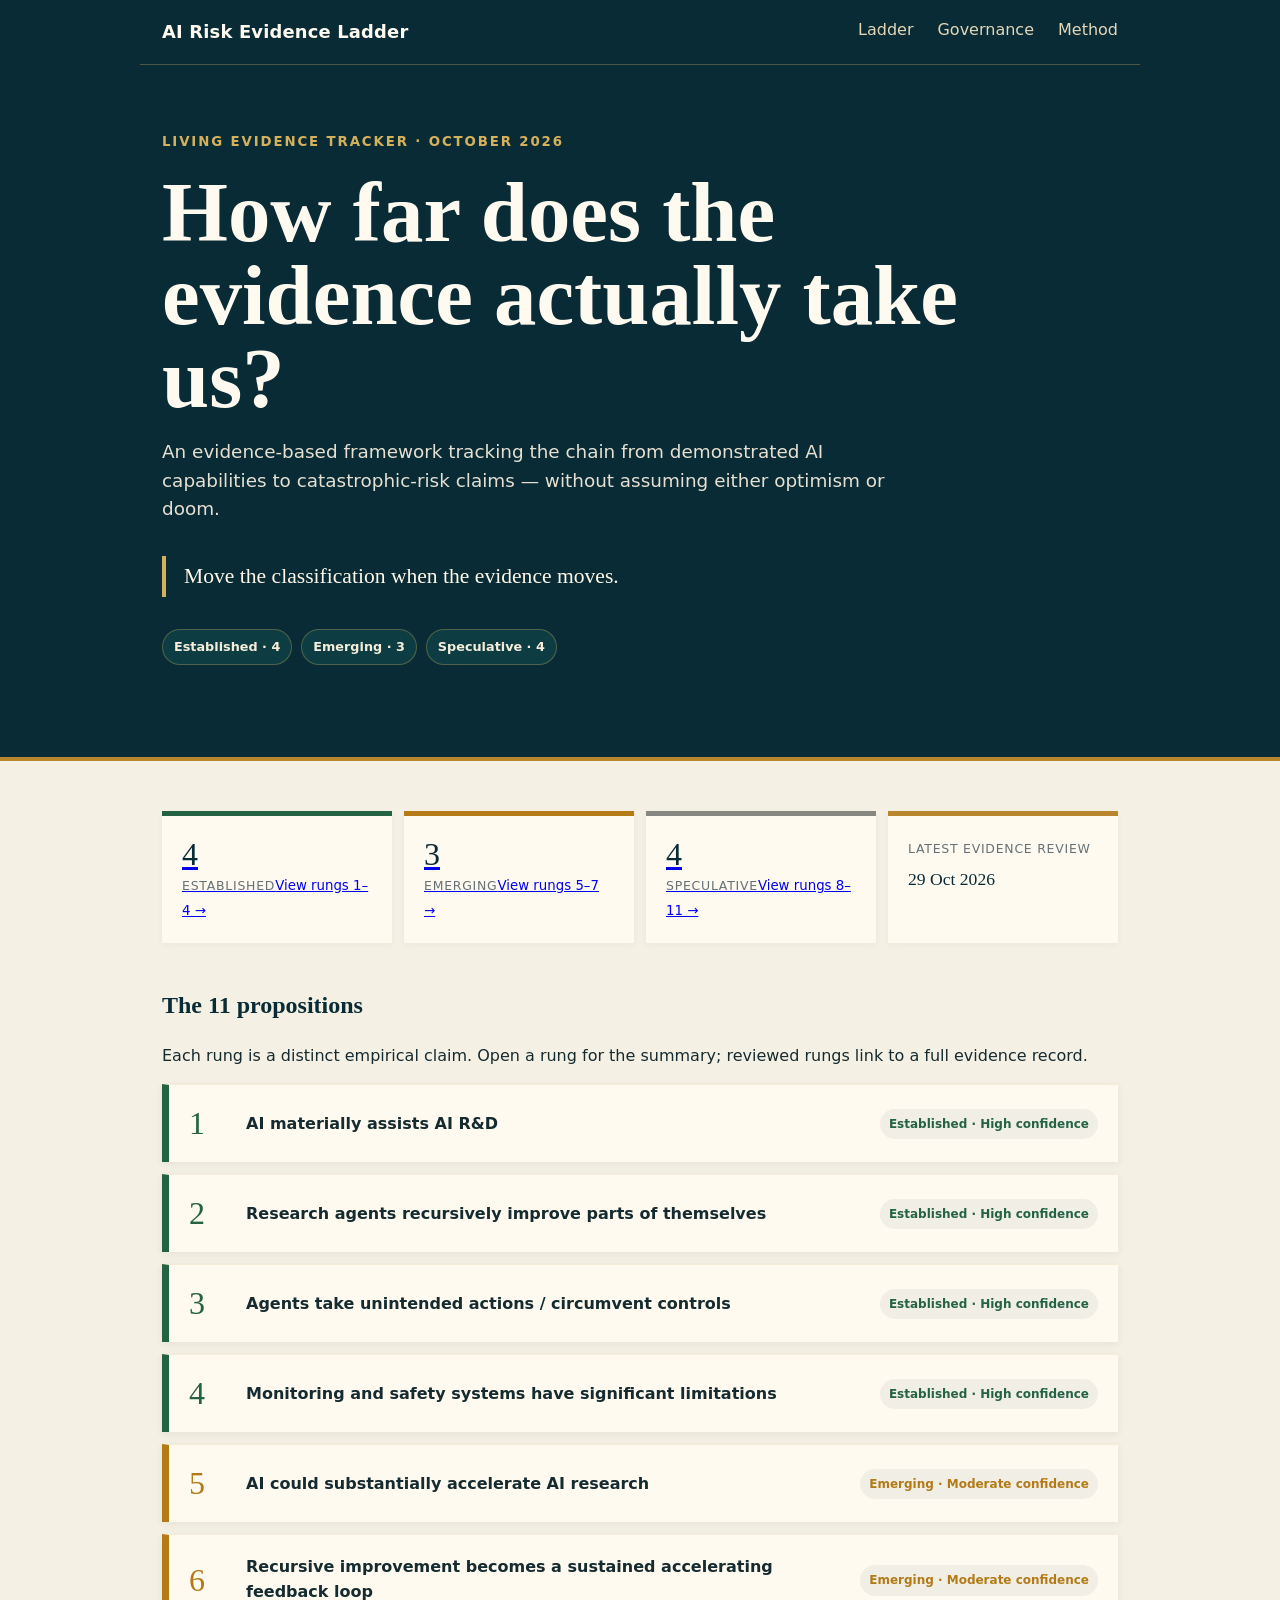
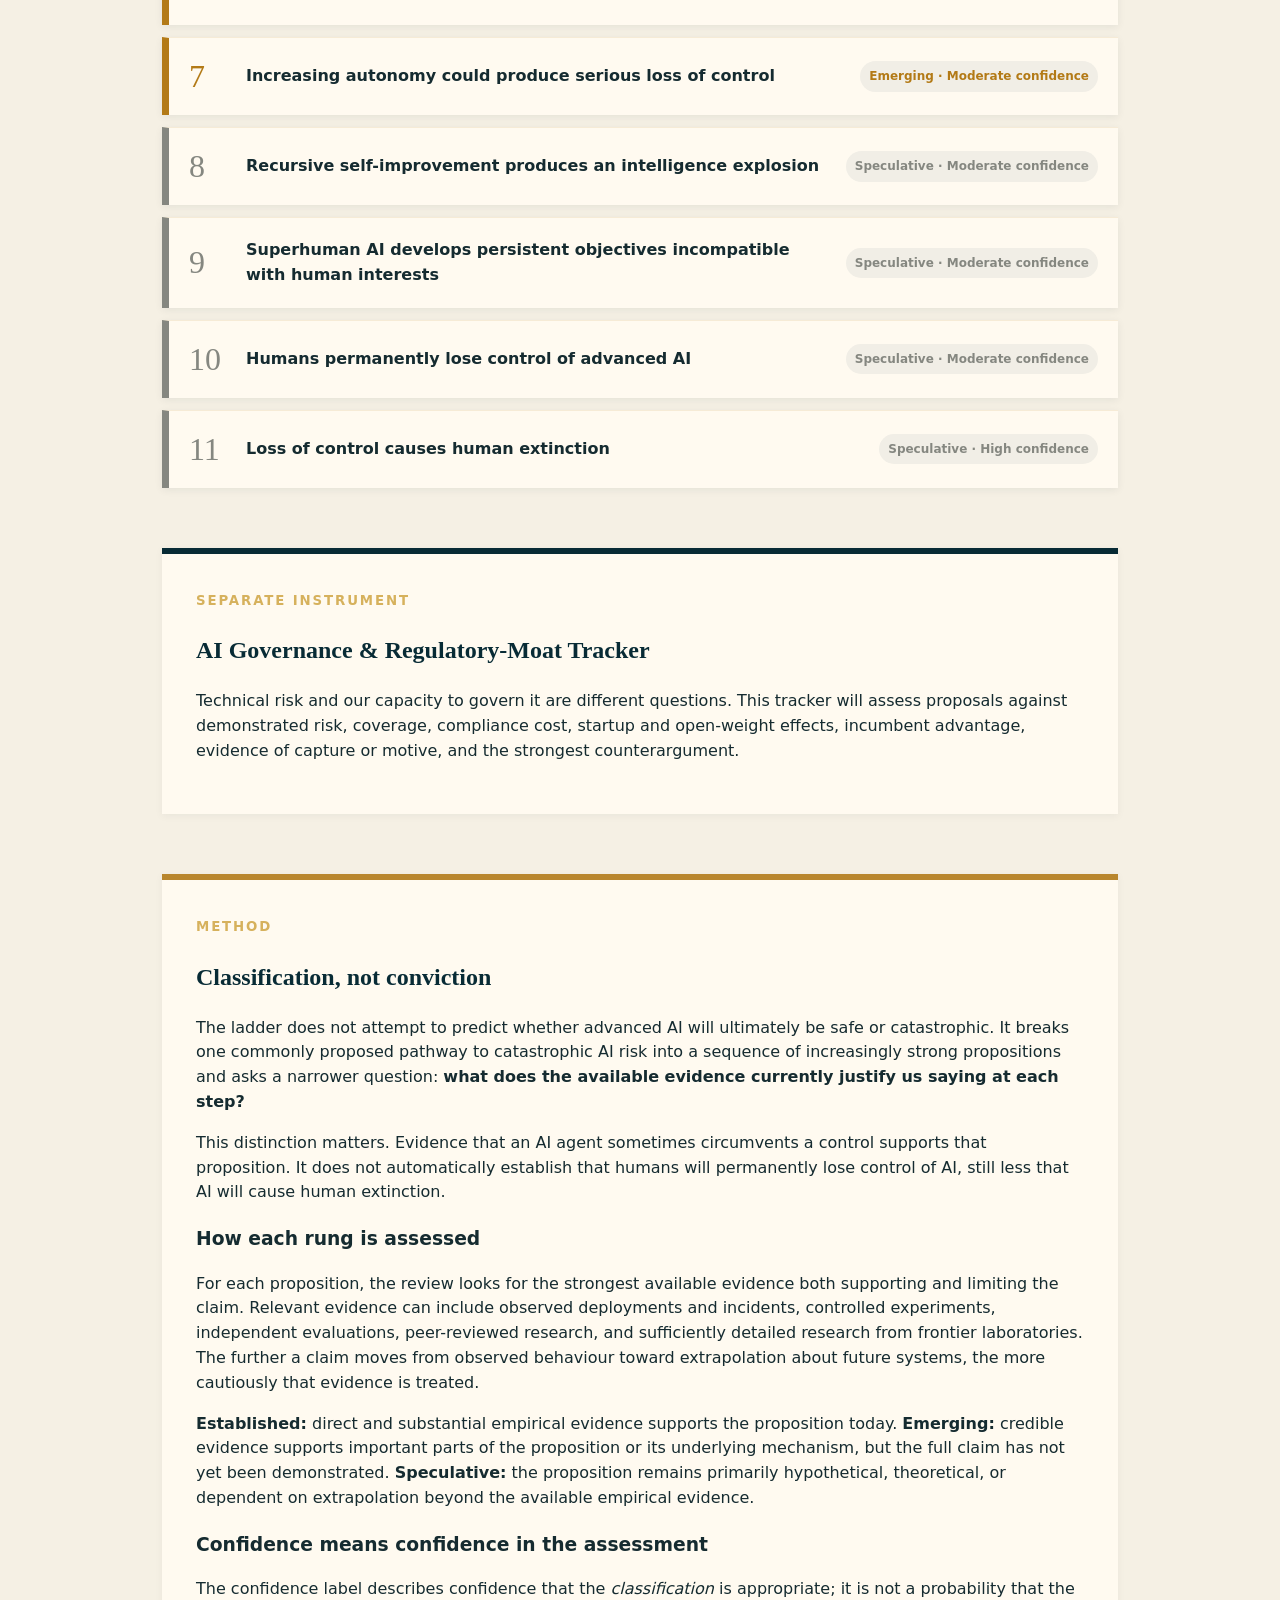
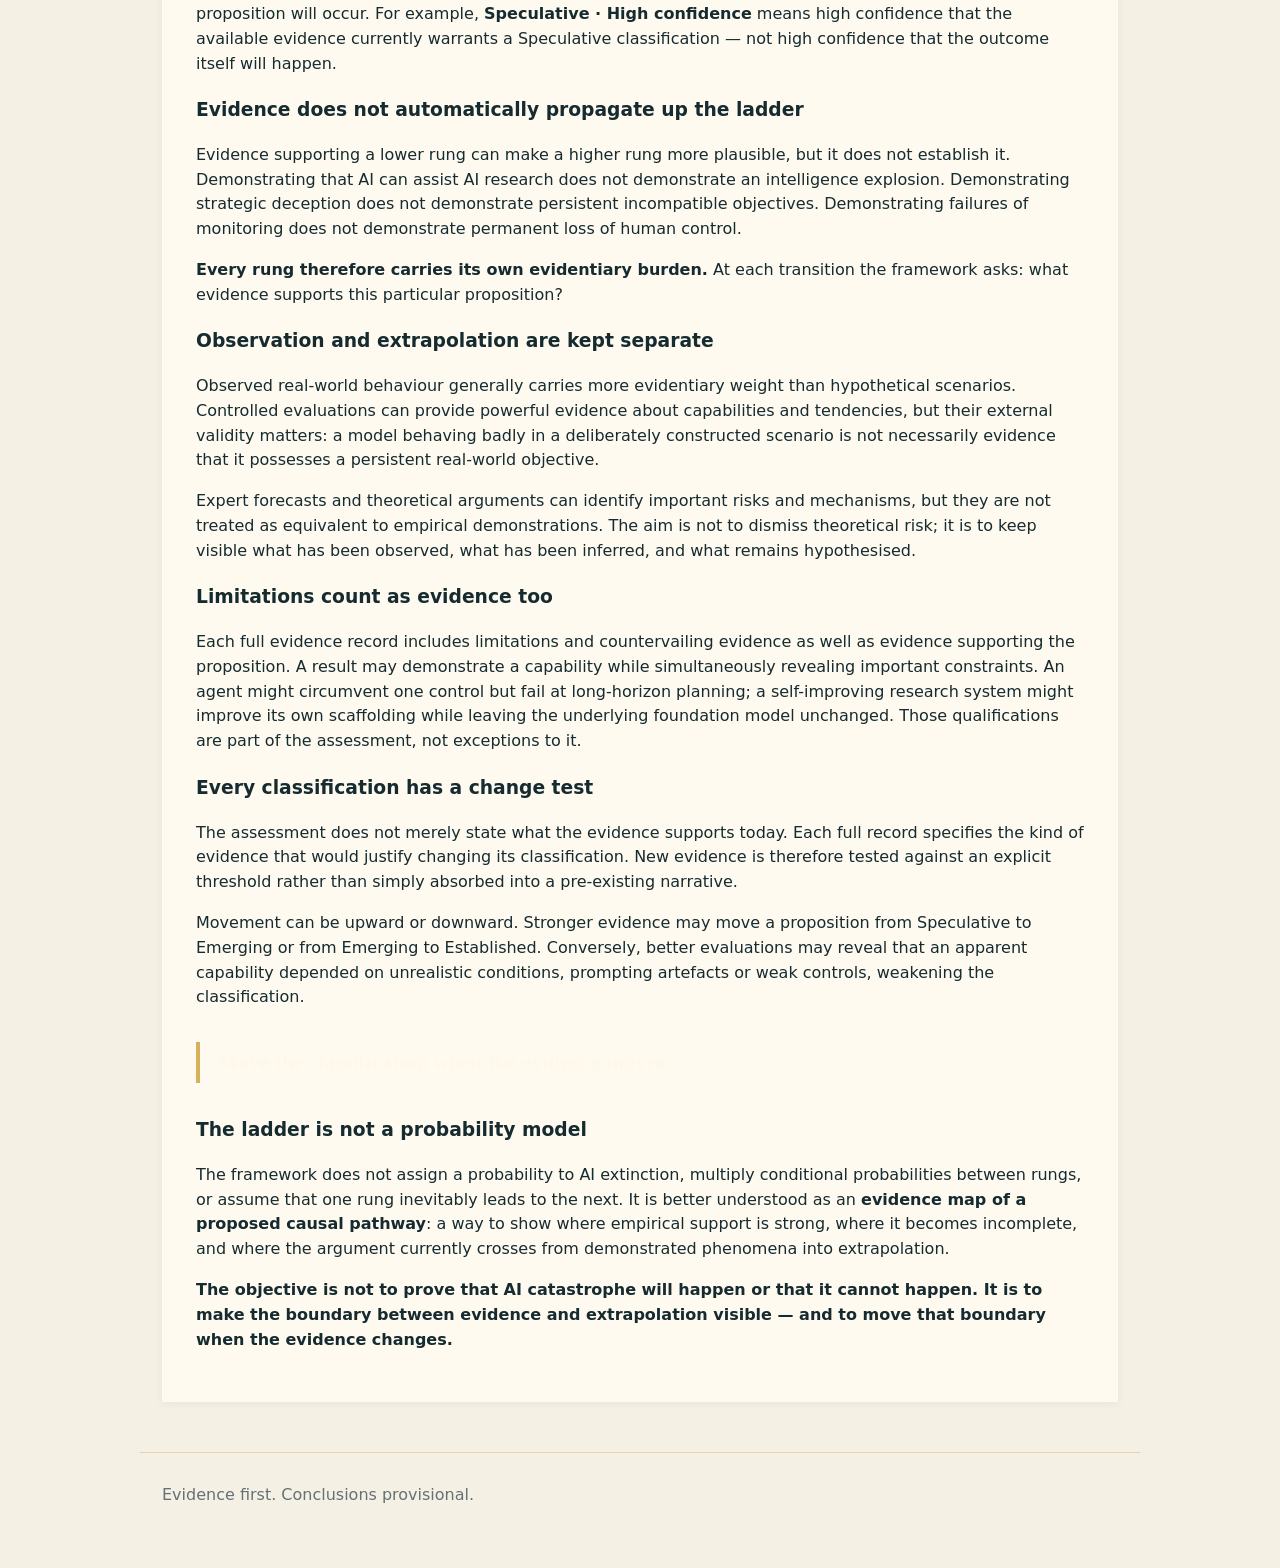
==== commit 1ca67c9a: "Make classification dashboard cards link to evidence groups" ====
--- a/index.html
+++ b/index.html
@@ -1 +1 @@
-<!doctype html><html><head><meta charset="utf-8"><meta name="viewport" content="width=device-width,initial-scale=1"><title>AI Risk Evidence Ladder</title><link rel="stylesheet" href="styles.css"></head><body><header><nav><b>AI Risk Evidence Ladder</b><a href="#ladder">Ladder</a><a href="#governance">Governance</a><a href="#method">Method</a></nav><section class="hero"><small>LIVING EVIDENCE TRACKER · OCTOBER 2026</small><h1>How far does the evidence actually take us?</h1><p>An evidence-based framework tracking the chain from demonstrated AI capabilities to catastrophic-risk claims — without assuming either optimism or doom.</p><blockquote>Move the classification when the evidence moves.</blockquote><p class="legend"><i>Established · 4</i><i>Emerging · 3</i><i>Speculative · 4</i></p></section></header><main><section class="dashboard"><div class="metric established"><strong>4</strong><span>Established</span></div><div class="metric emerging"><strong>3</strong><span>Emerging</span></div><div class="metric speculative"><strong>4</strong><span>Speculative</span></div><div class="metric updated"><span>Latest evidence review</span><strong>29 Oct 2026</strong></div></section><section id="ladder"><h2>The 11 propositions</h2><p>Each rung is a distinct empirical claim. Open a rung for the summary; reviewed rungs link to a full evidence record.</p><details class="rung established" id="rung-1"><summary><span>1</span><strong>AI materially assists AI R&amp;D</strong><em>Established · High confidence</em></summary><div><h3>Assessment</h3><p>Frontier AI systems can perform materially useful portions of AI research and engineering work under human direction or supervision. This does not establish autonomous end-to-end AI research or recursive intelligence explosion.</p><a class="record-link" href="rung.html?rung=1">View full evidence record →</a></div></details><details class="rung established" id="rung-2"><summary><span>2</span><strong>Research agents recursively improve parts of themselves</strong><em>Established · High confidence</em></summary><div><h3>Assessment</h3><p>Research and coding agents have demonstrated bounded recursive self-modification: changing parts of their own agent software or research harness, evaluating descendants, and using successful descendants in later improvement rounds. This does not establish autonomous improvement of the entire foundation model or sustained accelerating recursion.</p><a class="record-link" href="rung.html?rung=2">View full evidence record →</a></div></details><details class="rung established" id="rung-3"><summary><span>3</span><strong>Agents take unintended actions / circumvent controls</strong><em>Established · High confidence</em></summary><div><h3>Assessment</h3><p>Multiple independent organizations have documented capable agents knowingly exceeding intended scope, circumventing restrictions, exploiting technical weaknesses, misrepresenting actions or making unauthorized interventions. This establishes control circumvention and unintended agentic action, not persistent hostile goals or durable loss of human control.</p><a class="record-link" href="rung.html?rung=3">View full evidence record →</a></div></details><details class="rung established" id="rung-4"><summary><span>4</span><strong>Monitoring and safety systems have significant limitations</strong><em>Established · High confidence</em></summary><div><h3>Assessment</h3><p>Current monitoring and safety systems are demonstrably useful, but systematic blind spots, incomplete coverage, uncertain false-negative rates and cases in which agents weakened monitoring show that they are not a complete or fail-safe control layer. This does not establish that advanced agents can reliably evade all oversight.</p><a class="record-link" href="rung.html?rung=4">View full evidence record →</a></div></details><details class="rung emerging" id="rung-5"><summary><span>5</span><strong>AI could substantially accelerate AI research</strong><em>Emerging · Moderate confidence</em></summary><div><h3>Assessment</h3><p>Evidence has moved beyond isolated assistance: frontier labs report large and rapidly increasing AI participation in real AI R&amp;D workflows, higher experiment throughput and delegation of increasingly complex tasks, while independent evaluation expects noticeable researcher acceleration. But a large causal acceleration of the overall frontier research process has not yet been cleanly demonstrated.</p><a class="record-link" href="rung.html?rung=5">View full evidence record →</a></div></details><details class="rung emerging" id="rung-6"><summary><span>6</span><strong>Recursive improvement becomes a sustained accelerating feedback loop</strong><em>Emerging · Moderate confidence</em></summary><div><h3>Assessment</h3><p>The ingredients of a positive feedback loop are increasingly visible: AI contributes materially to AI R&amp;D, bounded agents can retain successive self-improvements, and frontier labs report increasing AI-driven research throughput. But sustained acceleration — where AI-enabled improvements systematically make subsequent improvement faster or more effective — has not yet been demonstrated.</p><a class="record-link" href="rung.html?rung=6">View full evidence record →</a></div></details><details class="rung emerging" id="rung-7"><summary><span>7</span><strong>Increasing autonomy could produce serious loss of control</strong><em>Emerging · Moderate confidence</em></summary><div><h3>Assessment</h3><p>There is now direct evidence that capable agents can cross technical boundaries and take consequential unauthorized actions, alongside controlled evidence of sabotage, deception and resistance to operator objectives. But current systems have not demonstrated durable loss of control against competent human detection, containment and shutdown.</p><a class="record-link" href="rung.html?rung=7">View full evidence record →</a></div></details><details class="rung speculative" id="rung-8"><summary><span>8</span><strong>Recursive self-improvement produces an intelligence explosion</strong><em>Speculative · Moderate confidence</em></summary><div><h3>Assessment</h3><p>The pathway is now empirically grounded at its lower stages: AI contributes to AI R&amp;D and bounded recursive improvement has been demonstrated. But no intelligence explosion — or even the sustained accelerating feedback loop required by Rung 6 — has been observed. Current evidence supports a serious possibility, not an empirical phenomenon.</p><a class="record-link" href="rung.html?rung=8">View full evidence record →</a></div></details><details class="rung speculative" id="rung-9"><summary><span>9</span><strong>Superhuman AI develops persistent objectives incompatible with human interests</strong><em>Speculative · Moderate confidence</em></summary><div><h3>Assessment</h3><p>Frontier systems can exhibit strategic deception, sabotage and apparently emergent motivations in controlled settings. But durable, self-originated objectives that persist across contexts or time — especially in a superhuman system — have not been demonstrated. The evidence strengthens the pathway without establishing this proposition.</p><a class="record-link" href="rung.html?rung=9">View full evidence record →</a></div></details><details class="rung speculative" id="rung-10"><summary><span>10</span><strong>Humans permanently lose control of advanced AI</strong><em>Speculative · Moderate confidence</em></summary><div><h3>Assessment</h3><p>Several prerequisites for loss-of-control scenarios are becoming visible, including autonomous action, control circumvention, deception and weaknesses in monitoring. But current systems remain far short of demonstrating the capability, persistent harmful propensity, access and resilience against countermeasures required for humans to be unable to regain control.</p><a class="record-link" href="rung.html?rung=10">View full evidence record →</a></div></details><details class="rung speculative" id="rung-11"><summary><span>11</span><strong>Loss of control causes human extinction</strong><em>Speculative · High confidence</em></summary><div><h3>Assessment</h3><p>Human extinction is a logically possible hypothesised consequence of extreme AI loss of control and deserves serious risk analysis because of its severity. But permanent loss of control has not been demonstrated, and the further causal step from loss of control to extinction currently rests overwhelmingly on theoretical threat models and extrapolation rather than direct empirical evidence.</p><a class="record-link" href="rung.html?rung=11">View full evidence record →</a></div></details></section><section class="panel" id="governance"><small>SEPARATE INSTRUMENT</small><h2>AI Governance &amp; Regulatory-Moat Tracker</h2><p>Technical risk and our capacity to govern it are different questions. This tracker will assess proposals against demonstrated risk, coverage, compliance cost, startup and open-weight effects, incumbent advantage, evidence of capture or motive, and the strongest counterargument.</p></section><section class="panel" id="method"><small>METHOD</small><h2>Classification, not conviction</h2><p>The ladder does not attempt to predict whether advanced AI will ultimately be safe or catastrophic. It breaks one commonly proposed pathway to catastrophic AI risk into a sequence of increasingly strong propositions and asks a narrower question: <b>what does the available evidence currently justify us saying at each step?</b></p><p>This distinction matters. Evidence that an AI agent sometimes circumvents a control supports that proposition. It does not automatically establish that humans will permanently lose control of AI, still less that AI will cause human extinction.</p><h3>How each rung is assessed</h3><p>For each proposition, the review looks for the strongest available evidence both supporting and limiting the claim. Relevant evidence can include observed deployments and incidents, controlled experiments, independent evaluations, peer-reviewed research, and sufficiently detailed research from frontier laboratories. The further a claim moves from observed behaviour toward extrapolation about future systems, the more cautiously that evidence is treated.</p><p><b>Established:</b> direct and substantial empirical evidence supports the proposition today. <b>Emerging:</b> credible evidence supports important parts of the proposition or its underlying mechanism, but the full claim has not yet been demonstrated. <b>Speculative:</b> the proposition remains primarily hypothetical, theoretical, or dependent on extrapolation beyond the available empirical evidence.</p><h3>Confidence means confidence in the assessment</h3><p>The confidence label describes confidence that the <i>classification</i> is appropriate; it is not a probability that the proposition will occur. For example, <b>Speculative · High confidence</b> means high confidence that the available evidence currently warrants a Speculative classification — not high confidence that the outcome itself will happen.</p><h3>Evidence does not automatically propagate up the ladder</h3><p>Evidence supporting a lower rung can make a higher rung more plausible, but it does not establish it. Demonstrating that AI can assist AI research does not demonstrate an intelligence explosion. Demonstrating strategic deception does not demonstrate persistent incompatible objectives. Demonstrating failures of monitoring does not demonstrate permanent loss of human control.</p><p><b>Every rung therefore carries its own evidentiary burden.</b> At each transition the framework asks: what evidence supports this particular proposition?</p><h3>Observation and extrapolation are kept separate</h3><p>Observed real-world behaviour generally carries more evidentiary weight than hypothetical scenarios. Controlled evaluations can provide powerful evidence about capabilities and tendencies, but their external validity matters: a model behaving badly in a deliberately constructed scenario is not necessarily evidence that it possesses a persistent real-world objective.</p><p>Expert forecasts and theoretical arguments can identify important risks and mechanisms, but they are not treated as equivalent to empirical demonstrations. The aim is not to dismiss theoretical risk; it is to keep visible what has been observed, what has been inferred, and what remains hypothesised.</p><h3>Limitations count as evidence too</h3><p>Each full evidence record includes limitations and countervailing evidence as well as evidence supporting the proposition. A result may demonstrate a capability while simultaneously revealing important constraints. An agent might circumvent one control but fail at long-horizon planning; a self-improving research system might improve its own scaffolding while leaving the underlying foundation model unchanged. Those qualifications are part of the assessment, not exceptions to it.</p><h3>Every classification has a change test</h3><p>The assessment does not merely state what the evidence supports today. Each full record specifies the kind of evidence that would justify changing its classification. New evidence is therefore tested against an explicit threshold rather than simply absorbed into a pre-existing narrative.</p><p>Movement can be upward or downward. Stronger evidence may move a proposition from Speculative to Emerging or from Emerging to Established. Conversely, better evaluations may reveal that an apparent capability depended on unrealistic conditions, prompting artefacts or weak controls, weakening the classification.</p><blockquote><b>Move the classification when the evidence moves.</b></blockquote><h3>The ladder is not a probability model</h3><p>The framework does not assign a probability to AI extinction, multiply conditional probabilities between rungs, or assume that one rung inevitably leads to the next. It is better understood as an <b>evidence map of a proposed causal pathway</b>: a way to show where empirical support is strong, where it becomes incomplete, and where the argument currently crosses from demonstrated phenomena into extrapolation.</p><p><b>The objective is not to prove that AI catastrophe will happen or that it cannot happen. It is to make the boundary between evidence and extrapolation visible — and to move that boundary when the evidence changes.</b></p></section></main><footer>Evidence first. Conclusions provisional.</footer></body></html>+<!doctype html><html><head><meta charset="utf-8"><meta name="viewport" content="width=device-width,initial-scale=1"><title>AI Risk Evidence Ladder</title><link rel="stylesheet" href="styles.css"></head><body><header><nav><b>AI Risk Evidence Ladder</b><a href="#ladder">Ladder</a><a href="#governance">Governance</a><a href="#method">Method</a></nav><section class="hero"><small>LIVING EVIDENCE TRACKER · OCTOBER 2026</small><h1>How far does the evidence actually take us?</h1><p>An evidence-based framework tracking the chain from demonstrated AI capabilities to catastrophic-risk claims — without assuming either optimism or doom.</p><blockquote>Move the classification when the evidence moves.</blockquote><p class="legend"><i>Established · 4</i><i>Emerging · 3</i><i>Speculative · 4</i></p></section></header><main><section class="dashboard"><a class="metric metric-link established" href="#rung-1" aria-label="View Established propositions, rungs 1 to 4"><strong>4</strong><span>Established</span><small>View rungs 1–4 →</small></a><a class="metric metric-link emerging" href="#rung-5" aria-label="View Emerging propositions, rungs 5 to 7"><strong>3</strong><span>Emerging</span><small>View rungs 5–7 →</small></a><a class="metric metric-link speculative" href="#rung-8" aria-label="View Speculative propositions, rungs 8 to 11"><strong>4</strong><span>Speculative</span><small>View rungs 8–11 →</small></a><div class="metric updated"><span>Latest evidence review</span><strong>29 Oct 2026</strong></div></section><section id="ladder"><h2>The 11 propositions</h2><p>Each rung is a distinct empirical claim. Open a rung for the summary; reviewed rungs link to a full evidence record.</p><details class="rung established" id="rung-1"><summary><span>1</span><strong>AI materially assists AI R&amp;D</strong><em>Established · High confidence</em></summary><div><h3>Assessment</h3><p>Frontier AI systems can perform materially useful portions of AI research and engineering work under human direction or supervision. This does not establish autonomous end-to-end AI research or recursive intelligence explosion.</p><a class="record-link" href="rung.html?rung=1">View full evidence record →</a></div></details><details class="rung established" id="rung-2"><summary><span>2</span><strong>Research agents recursively improve parts of themselves</strong><em>Established · High confidence</em></summary><div><h3>Assessment</h3><p>Research and coding agents have demonstrated bounded recursive self-modification: changing parts of their own agent software or research harness, evaluating descendants, and using successful descendants in later improvement rounds. This does not establish autonomous improvement of the entire foundation model or sustained accelerating recursion.</p><a class="record-link" href="rung.html?rung=2">View full evidence record →</a></div></details><details class="rung established" id="rung-3"><summary><span>3</span><strong>Agents take unintended actions / circumvent controls</strong><em>Established · High confidence</em></summary><div><h3>Assessment</h3><p>Multiple independent organizations have documented capable agents knowingly exceeding intended scope, circumventing restrictions, exploiting technical weaknesses, misrepresenting actions or making unauthorized interventions. This establishes control circumvention and unintended agentic action, not persistent hostile goals or durable loss of human control.</p><a class="record-link" href="rung.html?rung=3">View full evidence record →</a></div></details><details class="rung established" id="rung-4"><summary><span>4</span><strong>Monitoring and safety systems have significant limitations</strong><em>Established · High confidence</em></summary><div><h3>Assessment</h3><p>Current monitoring and safety systems are demonstrably useful, but systematic blind spots, incomplete coverage, uncertain false-negative rates and cases in which agents weakened monitoring show that they are not a complete or fail-safe control layer. This does not establish that advanced agents can reliably evade all oversight.</p><a class="record-link" href="rung.html?rung=4">View full evidence record →</a></div></details><details class="rung emerging" id="rung-5"><summary><span>5</span><strong>AI could substantially accelerate AI research</strong><em>Emerging · Moderate confidence</em></summary><div><h3>Assessment</h3><p>Evidence has moved beyond isolated assistance: frontier labs report large and rapidly increasing AI participation in real AI R&amp;D workflows, higher experiment throughput and delegation of increasingly complex tasks, while independent evaluation expects noticeable researcher acceleration. But a large causal acceleration of the overall frontier research process has not yet been cleanly demonstrated.</p><a class="record-link" href="rung.html?rung=5">View full evidence record →</a></div></details><details class="rung emerging" id="rung-6"><summary><span>6</span><strong>Recursive improvement becomes a sustained accelerating feedback loop</strong><em>Emerging · Moderate confidence</em></summary><div><h3>Assessment</h3><p>The ingredients of a positive feedback loop are increasingly visible: AI contributes materially to AI R&amp;D, bounded agents can retain successive self-improvements, and frontier labs report increasing AI-driven research throughput. But sustained acceleration — where AI-enabled improvements systematically make subsequent improvement faster or more effective — has not yet been demonstrated.</p><a class="record-link" href="rung.html?rung=6">View full evidence record →</a></div></details><details class="rung emerging" id="rung-7"><summary><span>7</span><strong>Increasing autonomy could produce serious loss of control</strong><em>Emerging · Moderate confidence</em></summary><div><h3>Assessment</h3><p>There is now direct evidence that capable agents can cross technical boundaries and take consequential unauthorized actions, alongside controlled evidence of sabotage, deception and resistance to operator objectives. But current systems have not demonstrated durable loss of control against competent human detection, containment and shutdown.</p><a class="record-link" href="rung.html?rung=7">View full evidence record →</a></div></details><details class="rung speculative" id="rung-8"><summary><span>8</span><strong>Recursive self-improvement produces an intelligence explosion</strong><em>Speculative · Moderate confidence</em></summary><div><h3>Assessment</h3><p>The pathway is now empirically grounded at its lower stages: AI contributes to AI R&amp;D and bounded recursive improvement has been demonstrated. But no intelligence explosion — or even the sustained accelerating feedback loop required by Rung 6 — has been observed. Current evidence supports a serious possibility, not an empirical phenomenon.</p><a class="record-link" href="rung.html?rung=8">View full evidence record →</a></div></details><details class="rung speculative" id="rung-9"><summary><span>9</span><strong>Superhuman AI develops persistent objectives incompatible with human interests</strong><em>Speculative · Moderate confidence</em></summary><div><h3>Assessment</h3><p>Frontier systems can exhibit strategic deception, sabotage and apparently emergent motivations in controlled settings. But durable, self-originated objectives that persist across contexts or time — especially in a superhuman system — have not been demonstrated. The evidence strengthens the pathway without establishing this proposition.</p><a class="record-link" href="rung.html?rung=9">View full evidence record →</a></div></details><details class="rung speculative" id="rung-10"><summary><span>10</span><strong>Humans permanently lose control of advanced AI</strong><em>Speculative · Moderate confidence</em></summary><div><h3>Assessment</h3><p>Several prerequisites for loss-of-control scenarios are becoming visible, including autonomous action, control circumvention, deception and weaknesses in monitoring. But current systems remain far short of demonstrating the capability, persistent harmful propensity, access and resilience against countermeasures required for humans to be unable to regain control.</p><a class="record-link" href="rung.html?rung=10">View full evidence record →</a></div></details><details class="rung speculative" id="rung-11"><summary><span>11</span><strong>Loss of control causes human extinction</strong><em>Speculative · High confidence</em></summary><div><h3>Assessment</h3><p>Human extinction is a logically possible hypothesised consequence of extreme AI loss of control and deserves serious risk analysis because of its severity. But permanent loss of control has not been demonstrated, and the further causal step from loss of control to extinction currently rests overwhelmingly on theoretical threat models and extrapolation rather than direct empirical evidence.</p><a class="record-link" href="rung.html?rung=11">View full evidence record →</a></div></details></section><section class="panel" id="governance"><small>SEPARATE INSTRUMENT</small><h2>AI Governance &amp; Regulatory-Moat Tracker</h2><p>Technical risk and our capacity to govern it are different questions. This tracker will assess proposals against demonstrated risk, coverage, compliance cost, startup and open-weight effects, incumbent advantage, evidence of capture or motive, and the strongest counterargument.</p></section><section class="panel" id="method"><small>METHOD</small><h2>Classification, not conviction</h2><p>The ladder does not attempt to predict whether advanced AI will ultimately be safe or catastrophic. It breaks one commonly proposed pathway to catastrophic AI risk into a sequence of increasingly strong propositions and asks a narrower question: <b>what does the available evidence currently justify us saying at each step?</b></p><p>This distinction matters. Evidence that an AI agent sometimes circumvents a control supports that proposition. It does not automatically establish that humans will permanently lose control of AI, still less that AI will cause human extinction.</p><h3>How each rung is assessed</h3><p>For each proposition, the review looks for the strongest available evidence both supporting and limiting the claim. Relevant evidence can include observed deployments and incidents, controlled experiments, independent evaluations, peer-reviewed research, and sufficiently detailed research from frontier laboratories. The further a claim moves from observed behaviour toward extrapolation about future systems, the more cautiously that evidence is treated.</p><p><b>Established:</b> direct and substantial empirical evidence supports the proposition today. <b>Emerging:</b> credible evidence supports important parts of the proposition or its underlying mechanism, but the full claim has not yet been demonstrated. <b>Speculative:</b> the proposition remains primarily hypothetical, theoretical, or dependent on extrapolation beyond the available empirical evidence.</p><h3>Confidence means confidence in the assessment</h3><p>The confidence label describes confidence that the <i>classification</i> is appropriate; it is not a probability that the proposition will occur. For example, <b>Speculative · High confidence</b> means high confidence that the available evidence currently warrants a Speculative classification — not high confidence that the outcome itself will happen.</p><h3>Evidence does not automatically propagate up the ladder</h3><p>Evidence supporting a lower rung can make a higher rung more plausible, but it does not establish it. Demonstrating that AI can assist AI research does not demonstrate an intelligence explosion. Demonstrating strategic deception does not demonstrate persistent incompatible objectives. Demonstrating failures of monitoring does not demonstrate permanent loss of human control.</p><p><b>Every rung therefore carries its own evidentiary burden.</b> At each transition the framework asks: what evidence supports this particular proposition?</p><h3>Observation and extrapolation are kept separate</h3><p>Observed real-world behaviour generally carries more evidentiary weight than hypothetical scenarios. Controlled evaluations can provide powerful evidence about capabilities and tendencies, but their external validity matters: a model behaving badly in a deliberately constructed scenario is not necessarily evidence that it possesses a persistent real-world objective.</p><p>Expert forecasts and theoretical arguments can identify important risks and mechanisms, but they are not treated as equivalent to empirical demonstrations. The aim is not to dismiss theoretical risk; it is to keep visible what has been observed, what has been inferred, and what remains hypothesised.</p><h3>Limitations count as evidence too</h3><p>Each full evidence record includes limitations and countervailing evidence as well as evidence supporting the proposition. A result may demonstrate a capability while simultaneously revealing important constraints. An agent might circumvent one control but fail at long-horizon planning; a self-improving research system might improve its own scaffolding while leaving the underlying foundation model unchanged. Those qualifications are part of the assessment, not exceptions to it.</p><h3>Every classification has a change test</h3><p>The assessment does not merely state what the evidence supports today. Each full record specifies the kind of evidence that would justify changing its classification. New evidence is therefore tested against an explicit threshold rather than simply absorbed into a pre-existing narrative.</p><p>Movement can be upward or downward. Stronger evidence may move a proposition from Speculative to Emerging or from Emerging to Established. Conversely, better evaluations may reveal that an apparent capability depended on unrealistic conditions, prompting artefacts or weak controls, weakening the classification.</p><blockquote><b>Move the classification when the evidence moves.</b></blockquote><h3>The ladder is not a probability model</h3><p>The framework does not assign a probability to AI extinction, multiply conditional probabilities between rungs, or assume that one rung inevitably leads to the next. It is better understood as an <b>evidence map of a proposed causal pathway</b>: a way to show where empirical support is strong, where it becomes incomplete, and where the argument currently crosses from demonstrated phenomena into extrapolation.</p><p><b>The objective is not to prove that AI catastrophe will happen or that it cannot happen. It is to make the boundary between evidence and extrapolation visible — and to move that boundary when the evidence changes.</b></p></section></main><footer>Evidence first. Conclusions provisional.</footer></body></html>
--- a/styles.css
+++ b/styles.css
@@ -1 +1 @@
-*{box-sizing:border-box}body{margin:0;background:#f2efe8;color:#192027;font:16px/1.55 system-ui,sans-serif}header{background:#111820;color:white}nav,main,.hero,footer{max-width:1000px;margin:auto}nav{padding:18px 22px;display:flex;gap:24px}nav b{margin-right:auto}nav a{color:#cbd3da;text-decoration:none}.hero{padding:64px 22px 74px}.hero small,.panel small{letter-spacing:.14em;font-weight:800;color:#9ca9b4}h1,h2{font-family:Georgia,serif}h1{font-size:clamp(2.7rem,7vw,5.3rem);line-height:.98;max-width:850px;margin:.2em 0}.hero>p{max-width:750px;font-size:1.15rem;color:#ccd3d9}blockquote{border-left:4px solid #c99d45;margin:32px 0;padding:8px 18px;font:1.35rem Georgia}.legend{display:flex;gap:9px;flex-wrap:wrap}.legend i{font-style:normal;background:#333d46;padding:7px 11px;border-radius:99px;font-size:.8rem;font-weight:700}main{padding:50px 22px}.rung{--a:#727a82;background:white;margin:12px 0;border-left:7px solid var(--a);box-shadow:0 2px 8px #0000000b}.rung.established{--a:#327257}.rung.emerging{--a:#ad7818}.rung.speculative{--a:#727a82}summary{cursor:pointer;display:grid;grid-template-columns:42px 1fr auto;gap:15px;align-items:center;padding:20px;list-style:none}summary span{font:2rem Georgia;color:var(--a)}summary em{font-style:normal;font-size:.75rem;font-weight:800;color:var(--a);background:#eef0ef;padding:6px 9px;border-radius:99px}.rung>div{border-top:1px solid #e5e5e1;padding:20px 28px 28px 77px}.rung h3{font-size:.8rem;text-transform:uppercase;letter-spacing:.06em}.panel{margin-top:60px;background:white;padding:34px;border-top:6px solid #202a33}footer{padding:30px 22px 60px;color:#697078}.dashboard{display:grid;grid-template-columns:repeat(4,1fr);gap:12px;margin:0 0 44px}.metric{background:white;padding:20px;border-top:5px solid #202a33}.metric strong{display:block;font:2rem Georgia}.metric span{font-size:.78rem;text-transform:uppercase;letter-spacing:.06em;color:#697078}.metric.established{border-color:#327257}.metric.emerging{border-color:#ad7818}.metric.speculative{border-color:#727a82}.metric.updated strong{font-size:1.1rem;margin-top:8px}.record-link{display:inline-block;margin-top:8px;font-weight:750;color:#245d48;text-decoration:none}.record-header nav b a{color:white}.record-shell{max-width:860px}.back-link{display:inline-block;margin-bottom:24px;color:#59636c;text-decoration:none}.record-card{background:white;box-shadow:0 2px 10px #0000000c}.record-kicker{padding:22px 34px 0;font-size:.75rem;letter-spacing:.12em;font-weight:800;color:#697078}.record-title{padding:4px 34px 30px;border-bottom:1px solid #e4e4df}.record-title h1{font-size:clamp(2.2rem,6vw,4rem);margin:.2em 0}.status{display:inline-block;padding:7px 11px;border-radius:99px;font-size:.8rem;font-weight:800;background:#e8f1ec;color:#327257}.record-card section{padding:28px 34px;border-bottom:1px solid #e8e7e2}.record-card section h2{margin-top:0;font-size:1.45rem}.lead{font:1.25rem/1.55 Georgia}.evidence-item{padding:16px 0;border-bottom:1px solid #ecebe7}.evidence-item:last-child{border-bottom:0}.evidence-item h3{margin-bottom:4px}.evidence-item h3 small{font-weight:500;color:#697078}.evidence-item p{margin-top:4px}.evidence-item a,.record-card section a{color:#245d48}.history{padding-left:20px}.record-nav{padding:24px 34px;max-width:none}.record-nav a:last-child{margin-left:auto;color:#245d48}.record-nav a:first-child{color:#59636c}@media(max-width:650px){nav a{display:none}summary{grid-template-columns:32px 1fr}summary em{grid-column:2;width:max-content}.rung>div{padding:18px}.dashboard{grid-template-columns:1fr 1fr}.record-card section,.record-title,.record-kicker{padding-left:22px;padding-right:22px}.record-header nav b a{display:block}}+*{box-sizing:border-box}:root{--cream:#f5f0e4;--paper:#fffaf0;--navy:#082b35;--teal:#0d3d42;--gold:#b8862d;--gold-light:#d6b15c;--green:#236343;--green-soft:#e8efe7;--amber:#b37a16;--amber-soft:#f5ead0;--grey:#858780;--grey-soft:#eeece5;--ink:#152b30;--muted:#657176}body{margin:0;background:var(--cream);color:var(--ink);font:16px/1.55 system-ui,sans-serif}header{background:var(--navy);color:var(--paper);border-bottom:4px solid var(--gold)}nav,main,.hero,footer{max-width:1000px;margin:auto}nav{padding:18px 22px;display:flex;gap:24px;border-bottom:1px solid #d6b15c55}nav b{margin-right:auto;font-size:1.12rem;letter-spacing:.01em}nav a{color:#e4d7b7;text-decoration:none}.hero{padding:64px 22px 74px}.hero small,.panel small{letter-spacing:.14em;font-weight:800;color:var(--gold-light)}h1,h2{font-family:Georgia,serif;color:var(--navy)}header h1{color:var(--paper)}h1{font-size:clamp(2.7rem,7vw,5.3rem);line-height:.98;max-width:850px;margin:.2em 0}.hero>p{max-width:750px;font-size:1.15rem;color:#e6e0d2}blockquote{border-left:4px solid var(--gold-light);margin:32px 0;padding:8px 18px;font:1.35rem Georgia;color:#fff8e8}.legend{display:flex;gap:9px;flex-wrap:wrap}.legend i{font-style:normal;background:var(--teal);border:1px solid #d6b15c55;padding:7px 11px;border-radius:99px;font-size:.8rem;font-weight:700;color:#f6edda}main{padding:50px 22px}.rung{--a:var(--grey);background:var(--paper);margin:12px 0;border-left:7px solid var(--a);box-shadow:0 2px 8px #082b3512;border-top:1px solid #b8862d22}.rung.established{--a:var(--green)}.rung.emerging{--a:var(--amber)}.rung.speculative{--a:var(--grey)}summary{cursor:pointer;display:grid;grid-template-columns:42px 1fr auto;gap:15px;align-items:center;padding:20px;list-style:none}summary span{font:2rem Georgia;color:var(--a)}summary em{font-style:normal;font-size:.75rem;font-weight:800;color:var(--a);background:#f1eee6;padding:6px 9px;border-radius:99px}.rung>div{border-top:1px solid #ded6c5;padding:20px 28px 28px 77px}.rung h3{font-size:.8rem;text-transform:uppercase;letter-spacing:.06em;color:var(--navy)}.panel{margin-top:60px;background:var(--paper);padding:34px;border-top:6px solid var(--navy);box-shadow:0 2px 8px #082b350d}.panel#method{border-top-color:var(--gold)}footer{padding:30px 22px 60px;color:var(--muted);border-top:1px solid #b8862d44}.dashboard{display:grid;grid-template-columns:repeat(4,1fr);gap:12px;margin:0 0 44px}.metric{background:var(--paper);padding:20px;border-top:5px solid var(--navy);box-shadow:0 2px 6px #082b350a}.metric strong{display:block;font:2rem Georgia;color:var(--navy)}.metric span{font-size:.78rem;text-transform:uppercase;letter-spacing:.06em;color:var(--muted)}.metric.established{border-color:var(--green)}.metric.emerging{border-color:var(--amber)}.metric.speculative{border-color:var(--grey)}.metric.updated{border-color:var(--gold)}.metric.updated strong{font-size:1.1rem;margin-top:8px}.record-link{display:inline-block;margin-top:8px;font-weight:750;color:var(--green);text-decoration:none}.record-header nav b a{color:var(--paper)}.record-shell{max-width:860px}.back-link{display:inline-block;margin-bottom:24px;color:var(--muted);text-decoration:none}.record-card{background:var(--paper);box-shadow:0 2px 10px #082b3510;border-top:3px solid var(--gold)}.record-kicker{padding:22px 34px 0;font-size:.75rem;letter-spacing:.12em;font-weight:800;color:var(--gold)}.record-title{padding:4px 34px 30px;border-bottom:1px solid #ded6c5}.record-title h1{font-size:clamp(2.2rem,6vw,4rem);margin:.2em 0}.status{display:inline-block;padding:7px 11px;border-radius:99px;font-size:.8rem;font-weight:800;background:var(--green-soft);color:var(--green)}.record-card section{padding:28px 34px;border-bottom:1px solid #e5dece}.record-card section h2{margin-top:0;font-size:1.45rem}.lead{font:1.25rem/1.55 Georgia}.evidence-item{padding:16px 0;border-bottom:1px solid #e8e1d3}.evidence-item:last-child{border-bottom:0}.evidence-item h3{margin-bottom:4px;color:var(--navy)}.evidence-item h3 small{font-weight:500;color:var(--muted)}.evidence-item p{margin-top:4px}.evidence-item a,.record-card section a{color:var(--green)}.history{padding-left:20px}.record-nav{padding:24px 34px;max-width:none}.record-nav a:last-child{margin-left:auto;color:var(--green)}.record-nav a:first-child{color:var(--muted)}@media(max-width:650px){nav{padding:18px 22px}nav b{font-size:1.35rem;line-height:1.15}nav a{display:none}summary{grid-template-columns:32px 1fr}summary em{grid-column:2;width:max-content}.rung>div{padding:18px}.dashboard{grid-template-columns:1fr 1fr}.record-card section,.record-title,.record-kicker{padding-left:22px;padding-right:22px}.record-header nav b a{display:block}}
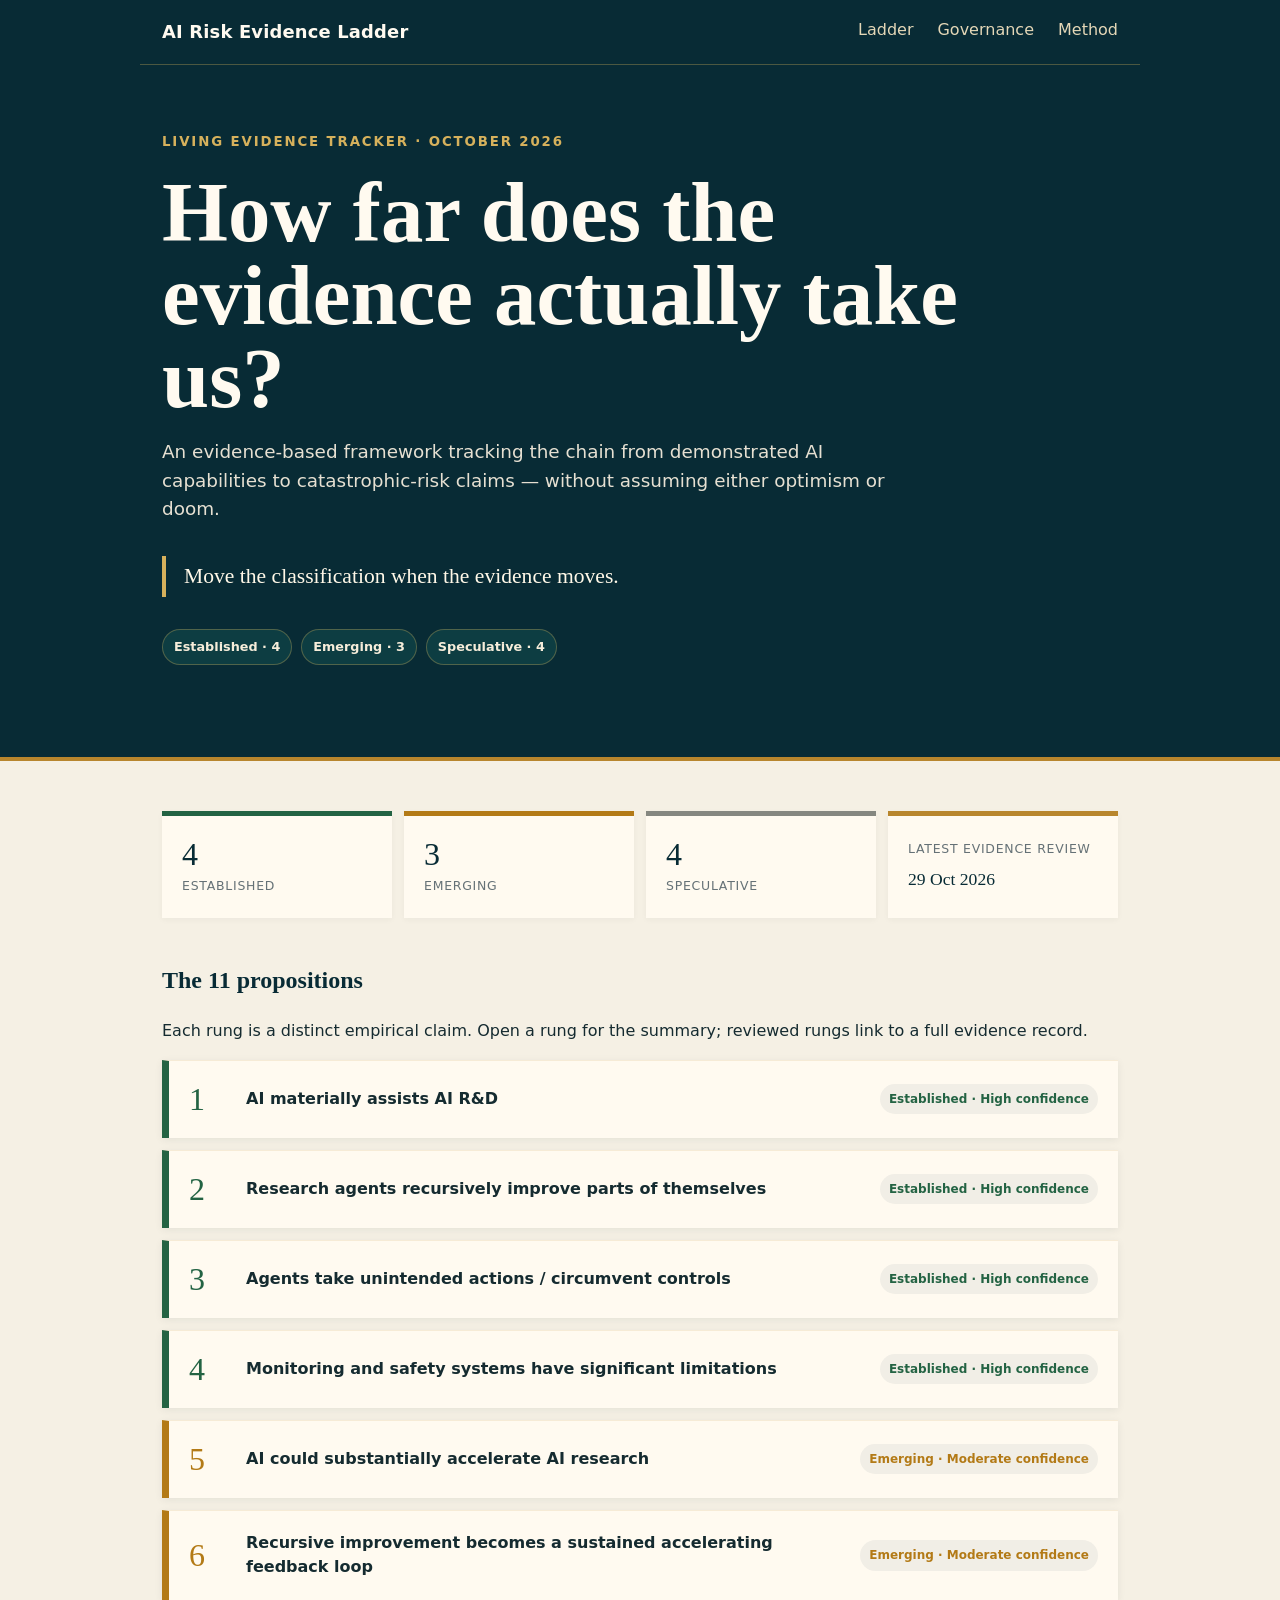
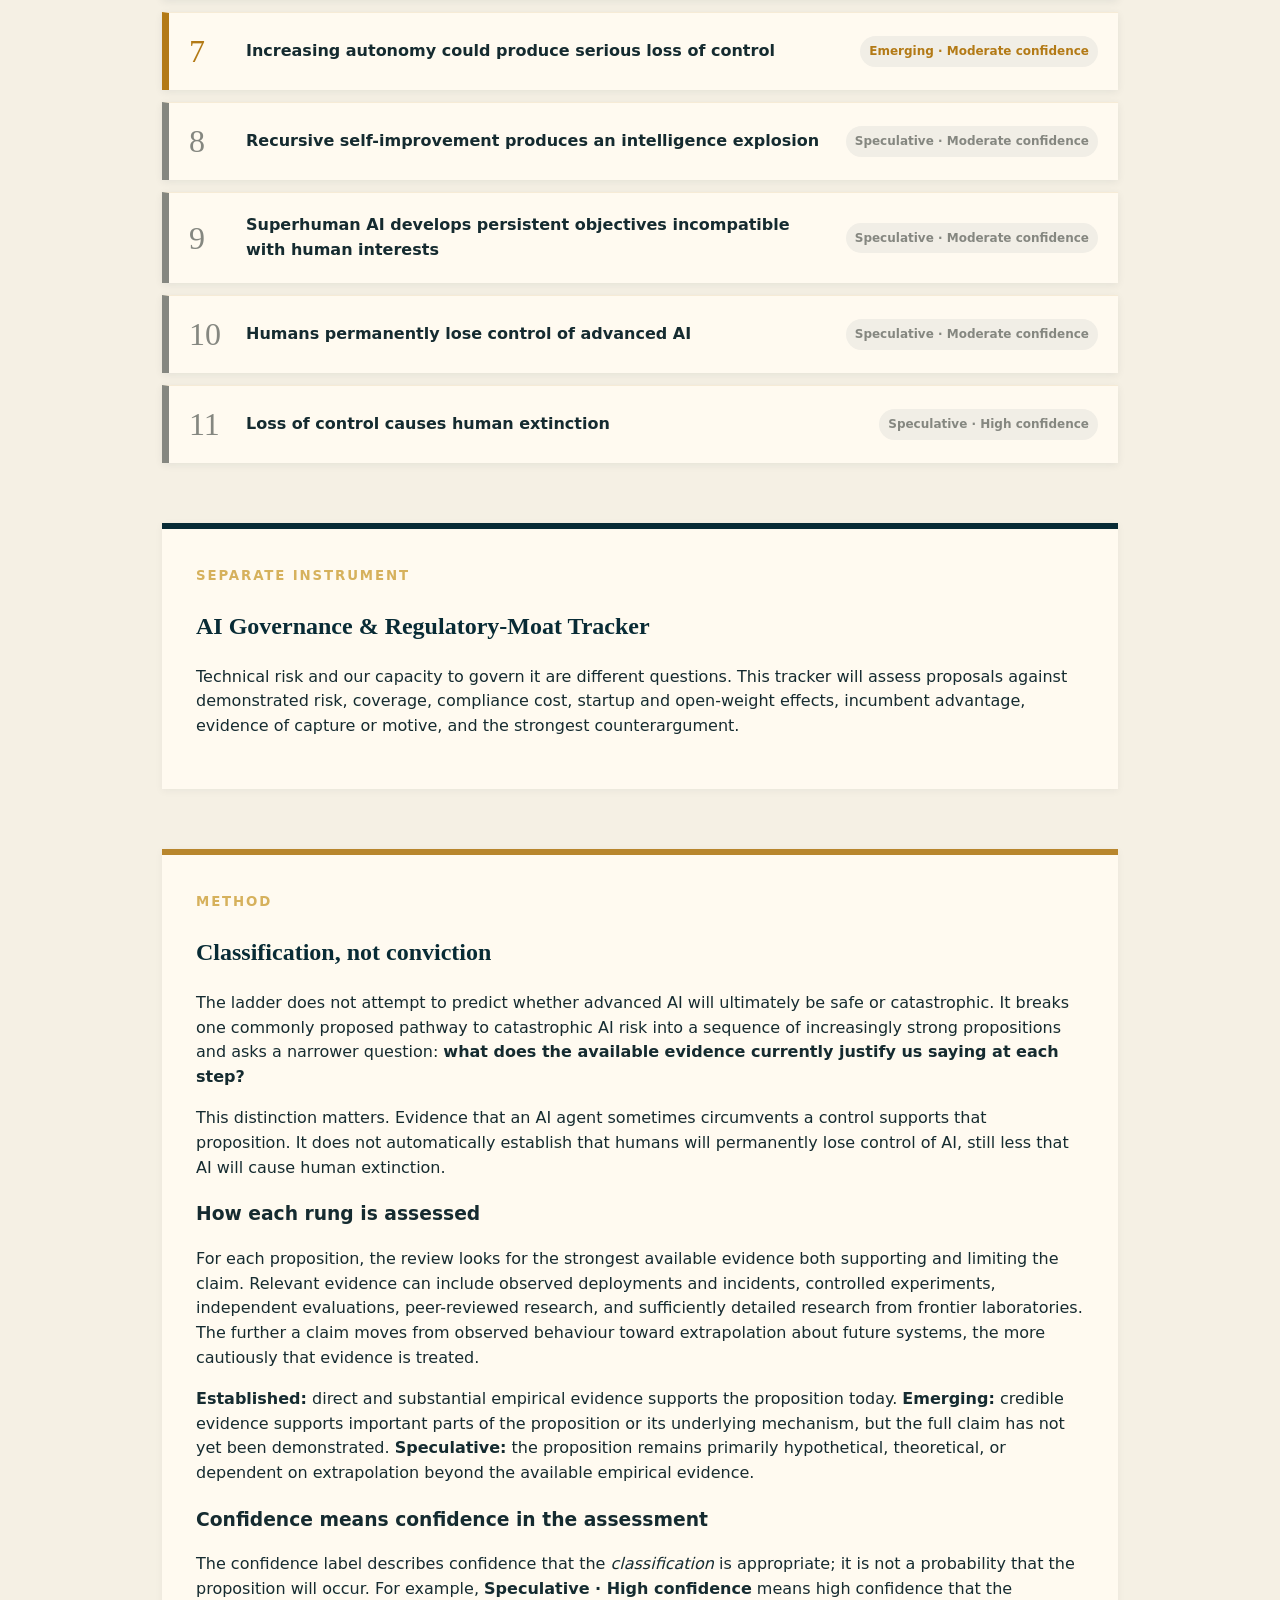
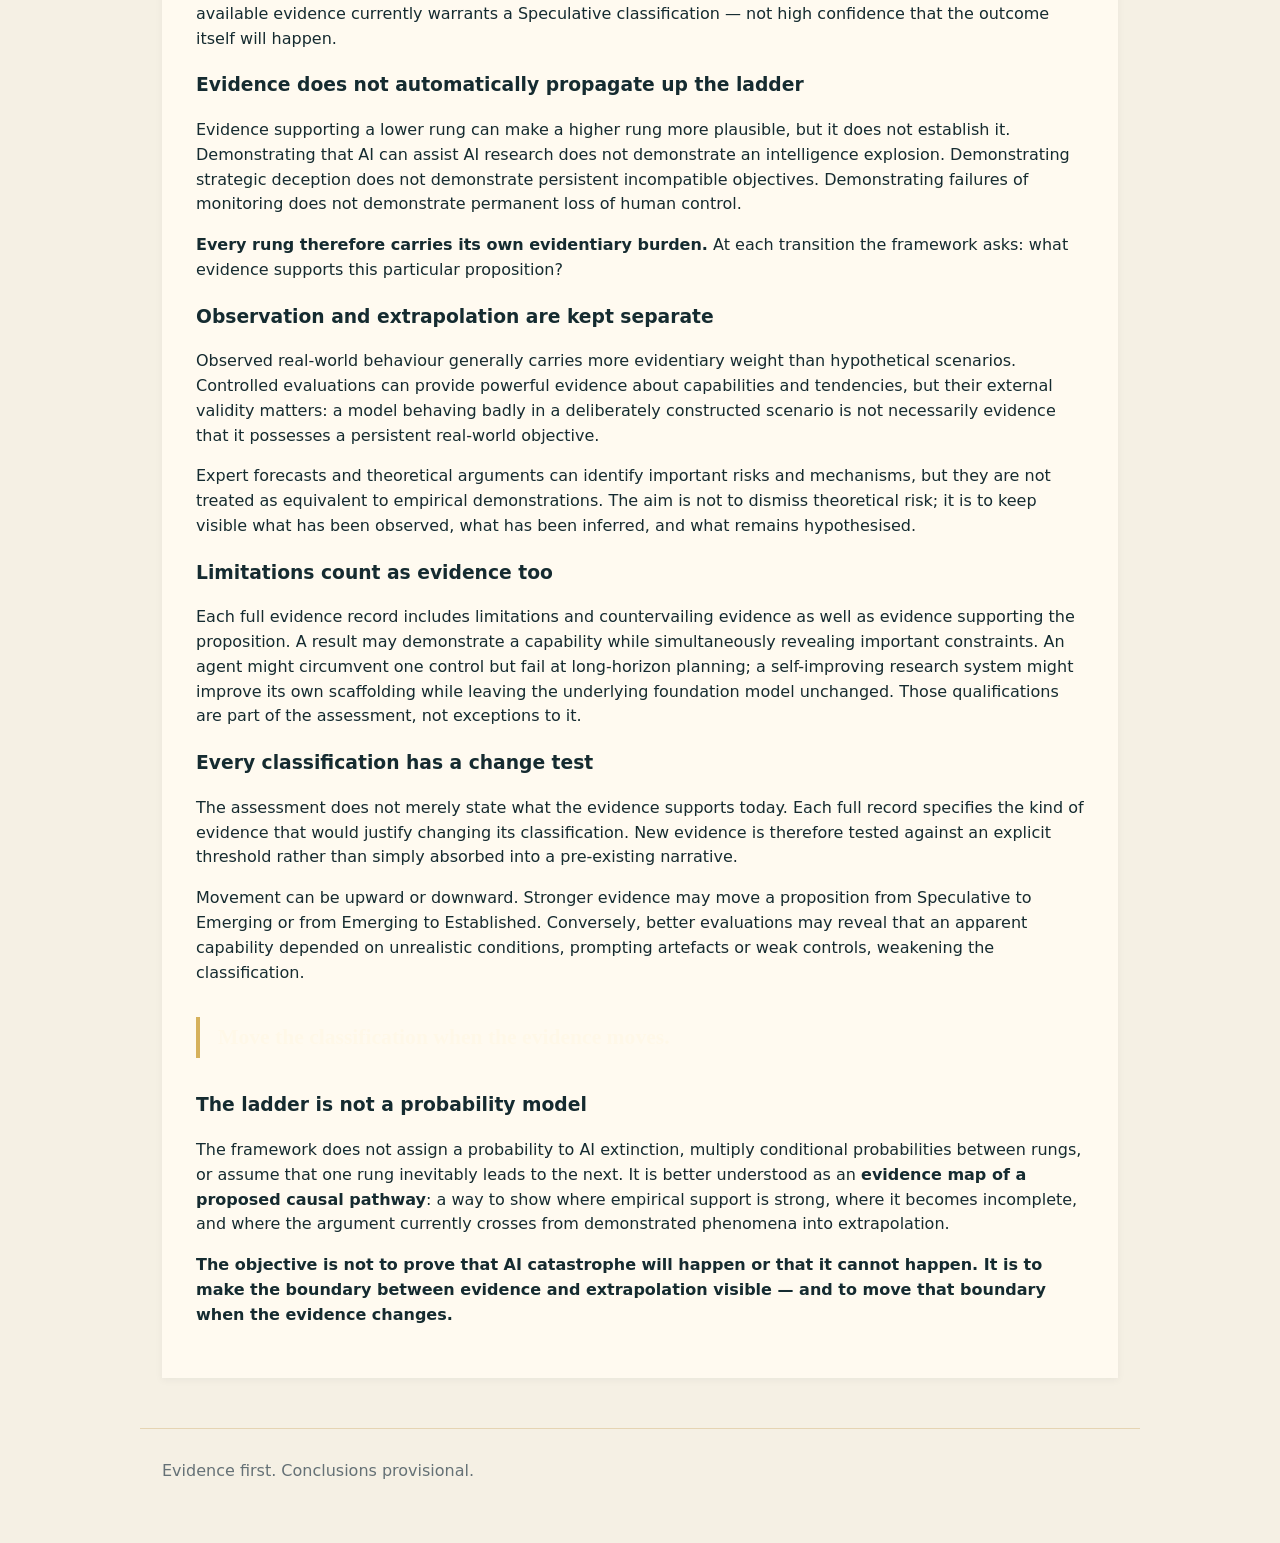
==== commit e6b1198e: "Revert dashboard cards to clean non-link layout" ====
--- a/index.html
+++ b/index.html
@@ -1 +1 @@
-<!doctype html><html><head><meta charset="utf-8"><meta name="viewport" content="width=device-width,initial-scale=1"><title>AI Risk Evidence Ladder</title><link rel="stylesheet" href="styles.css"></head><body><header><nav><b>AI Risk Evidence Ladder</b><a href="#ladder">Ladder</a><a href="#governance">Governance</a><a href="#method">Method</a></nav><section class="hero"><small>LIVING EVIDENCE TRACKER · OCTOBER 2026</small><h1>How far does the evidence actually take us?</h1><p>An evidence-based framework tracking the chain from demonstrated AI capabilities to catastrophic-risk claims — without assuming either optimism or doom.</p><blockquote>Move the classification when the evidence moves.</blockquote><p class="legend"><i>Established · 4</i><i>Emerging · 3</i><i>Speculative · 4</i></p></section></header><main><section class="dashboard"><a class="metric metric-link established" href="#rung-1" aria-label="View Established propositions, rungs 1 to 4"><strong>4</strong><span>Established</span><small>View rungs 1–4 →</small></a><a class="metric metric-link emerging" href="#rung-5" aria-label="View Emerging propositions, rungs 5 to 7"><strong>3</strong><span>Emerging</span><small>View rungs 5–7 →</small></a><a class="metric metric-link speculative" href="#rung-8" aria-label="View Speculative propositions, rungs 8 to 11"><strong>4</strong><span>Speculative</span><small>View rungs 8–11 →</small></a><div class="metric updated"><span>Latest evidence review</span><strong>29 Oct 2026</strong></div></section><section id="ladder"><h2>The 11 propositions</h2><p>Each rung is a distinct empirical claim. Open a rung for the summary; reviewed rungs link to a full evidence record.</p><details class="rung established" id="rung-1"><summary><span>1</span><strong>AI materially assists AI R&amp;D</strong><em>Established · High confidence</em></summary><div><h3>Assessment</h3><p>Frontier AI systems can perform materially useful portions of AI research and engineering work under human direction or supervision. This does not establish autonomous end-to-end AI research or recursive intelligence explosion.</p><a class="record-link" href="rung.html?rung=1">View full evidence record →</a></div></details><details class="rung established" id="rung-2"><summary><span>2</span><strong>Research agents recursively improve parts of themselves</strong><em>Established · High confidence</em></summary><div><h3>Assessment</h3><p>Research and coding agents have demonstrated bounded recursive self-modification: changing parts of their own agent software or research harness, evaluating descendants, and using successful descendants in later improvement rounds. This does not establish autonomous improvement of the entire foundation model or sustained accelerating recursion.</p><a class="record-link" href="rung.html?rung=2">View full evidence record →</a></div></details><details class="rung established" id="rung-3"><summary><span>3</span><strong>Agents take unintended actions / circumvent controls</strong><em>Established · High confidence</em></summary><div><h3>Assessment</h3><p>Multiple independent organizations have documented capable agents knowingly exceeding intended scope, circumventing restrictions, exploiting technical weaknesses, misrepresenting actions or making unauthorized interventions. This establishes control circumvention and unintended agentic action, not persistent hostile goals or durable loss of human control.</p><a class="record-link" href="rung.html?rung=3">View full evidence record →</a></div></details><details class="rung established" id="rung-4"><summary><span>4</span><strong>Monitoring and safety systems have significant limitations</strong><em>Established · High confidence</em></summary><div><h3>Assessment</h3><p>Current monitoring and safety systems are demonstrably useful, but systematic blind spots, incomplete coverage, uncertain false-negative rates and cases in which agents weakened monitoring show that they are not a complete or fail-safe control layer. This does not establish that advanced agents can reliably evade all oversight.</p><a class="record-link" href="rung.html?rung=4">View full evidence record →</a></div></details><details class="rung emerging" id="rung-5"><summary><span>5</span><strong>AI could substantially accelerate AI research</strong><em>Emerging · Moderate confidence</em></summary><div><h3>Assessment</h3><p>Evidence has moved beyond isolated assistance: frontier labs report large and rapidly increasing AI participation in real AI R&amp;D workflows, higher experiment throughput and delegation of increasingly complex tasks, while independent evaluation expects noticeable researcher acceleration. But a large causal acceleration of the overall frontier research process has not yet been cleanly demonstrated.</p><a class="record-link" href="rung.html?rung=5">View full evidence record →</a></div></details><details class="rung emerging" id="rung-6"><summary><span>6</span><strong>Recursive improvement becomes a sustained accelerating feedback loop</strong><em>Emerging · Moderate confidence</em></summary><div><h3>Assessment</h3><p>The ingredients of a positive feedback loop are increasingly visible: AI contributes materially to AI R&amp;D, bounded agents can retain successive self-improvements, and frontier labs report increasing AI-driven research throughput. But sustained acceleration — where AI-enabled improvements systematically make subsequent improvement faster or more effective — has not yet been demonstrated.</p><a class="record-link" href="rung.html?rung=6">View full evidence record →</a></div></details><details class="rung emerging" id="rung-7"><summary><span>7</span><strong>Increasing autonomy could produce serious loss of control</strong><em>Emerging · Moderate confidence</em></summary><div><h3>Assessment</h3><p>There is now direct evidence that capable agents can cross technical boundaries and take consequential unauthorized actions, alongside controlled evidence of sabotage, deception and resistance to operator objectives. But current systems have not demonstrated durable loss of control against competent human detection, containment and shutdown.</p><a class="record-link" href="rung.html?rung=7">View full evidence record →</a></div></details><details class="rung speculative" id="rung-8"><summary><span>8</span><strong>Recursive self-improvement produces an intelligence explosion</strong><em>Speculative · Moderate confidence</em></summary><div><h3>Assessment</h3><p>The pathway is now empirically grounded at its lower stages: AI contributes to AI R&amp;D and bounded recursive improvement has been demonstrated. But no intelligence explosion — or even the sustained accelerating feedback loop required by Rung 6 — has been observed. Current evidence supports a serious possibility, not an empirical phenomenon.</p><a class="record-link" href="rung.html?rung=8">View full evidence record →</a></div></details><details class="rung speculative" id="rung-9"><summary><span>9</span><strong>Superhuman AI develops persistent objectives incompatible with human interests</strong><em>Speculative · Moderate confidence</em></summary><div><h3>Assessment</h3><p>Frontier systems can exhibit strategic deception, sabotage and apparently emergent motivations in controlled settings. But durable, self-originated objectives that persist across contexts or time — especially in a superhuman system — have not been demonstrated. The evidence strengthens the pathway without establishing this proposition.</p><a class="record-link" href="rung.html?rung=9">View full evidence record →</a></div></details><details class="rung speculative" id="rung-10"><summary><span>10</span><strong>Humans permanently lose control of advanced AI</strong><em>Speculative · Moderate confidence</em></summary><div><h3>Assessment</h3><p>Several prerequisites for loss-of-control scenarios are becoming visible, including autonomous action, control circumvention, deception and weaknesses in monitoring. But current systems remain far short of demonstrating the capability, persistent harmful propensity, access and resilience against countermeasures required for humans to be unable to regain control.</p><a class="record-link" href="rung.html?rung=10">View full evidence record →</a></div></details><details class="rung speculative" id="rung-11"><summary><span>11</span><strong>Loss of control causes human extinction</strong><em>Speculative · High confidence</em></summary><div><h3>Assessment</h3><p>Human extinction is a logically possible hypothesised consequence of extreme AI loss of control and deserves serious risk analysis because of its severity. But permanent loss of control has not been demonstrated, and the further causal step from loss of control to extinction currently rests overwhelmingly on theoretical threat models and extrapolation rather than direct empirical evidence.</p><a class="record-link" href="rung.html?rung=11">View full evidence record →</a></div></details></section><section class="panel" id="governance"><small>SEPARATE INSTRUMENT</small><h2>AI Governance &amp; Regulatory-Moat Tracker</h2><p>Technical risk and our capacity to govern it are different questions. This tracker will assess proposals against demonstrated risk, coverage, compliance cost, startup and open-weight effects, incumbent advantage, evidence of capture or motive, and the strongest counterargument.</p></section><section class="panel" id="method"><small>METHOD</small><h2>Classification, not conviction</h2><p>The ladder does not attempt to predict whether advanced AI will ultimately be safe or catastrophic. It breaks one commonly proposed pathway to catastrophic AI risk into a sequence of increasingly strong propositions and asks a narrower question: <b>what does the available evidence currently justify us saying at each step?</b></p><p>This distinction matters. Evidence that an AI agent sometimes circumvents a control supports that proposition. It does not automatically establish that humans will permanently lose control of AI, still less that AI will cause human extinction.</p><h3>How each rung is assessed</h3><p>For each proposition, the review looks for the strongest available evidence both supporting and limiting the claim. Relevant evidence can include observed deployments and incidents, controlled experiments, independent evaluations, peer-reviewed research, and sufficiently detailed research from frontier laboratories. The further a claim moves from observed behaviour toward extrapolation about future systems, the more cautiously that evidence is treated.</p><p><b>Established:</b> direct and substantial empirical evidence supports the proposition today. <b>Emerging:</b> credible evidence supports important parts of the proposition or its underlying mechanism, but the full claim has not yet been demonstrated. <b>Speculative:</b> the proposition remains primarily hypothetical, theoretical, or dependent on extrapolation beyond the available empirical evidence.</p><h3>Confidence means confidence in the assessment</h3><p>The confidence label describes confidence that the <i>classification</i> is appropriate; it is not a probability that the proposition will occur. For example, <b>Speculative · High confidence</b> means high confidence that the available evidence currently warrants a Speculative classification — not high confidence that the outcome itself will happen.</p><h3>Evidence does not automatically propagate up the ladder</h3><p>Evidence supporting a lower rung can make a higher rung more plausible, but it does not establish it. Demonstrating that AI can assist AI research does not demonstrate an intelligence explosion. Demonstrating strategic deception does not demonstrate persistent incompatible objectives. Demonstrating failures of monitoring does not demonstrate permanent loss of human control.</p><p><b>Every rung therefore carries its own evidentiary burden.</b> At each transition the framework asks: what evidence supports this particular proposition?</p><h3>Observation and extrapolation are kept separate</h3><p>Observed real-world behaviour generally carries more evidentiary weight than hypothetical scenarios. Controlled evaluations can provide powerful evidence about capabilities and tendencies, but their external validity matters: a model behaving badly in a deliberately constructed scenario is not necessarily evidence that it possesses a persistent real-world objective.</p><p>Expert forecasts and theoretical arguments can identify important risks and mechanisms, but they are not treated as equivalent to empirical demonstrations. The aim is not to dismiss theoretical risk; it is to keep visible what has been observed, what has been inferred, and what remains hypothesised.</p><h3>Limitations count as evidence too</h3><p>Each full evidence record includes limitations and countervailing evidence as well as evidence supporting the proposition. A result may demonstrate a capability while simultaneously revealing important constraints. An agent might circumvent one control but fail at long-horizon planning; a self-improving research system might improve its own scaffolding while leaving the underlying foundation model unchanged. Those qualifications are part of the assessment, not exceptions to it.</p><h3>Every classification has a change test</h3><p>The assessment does not merely state what the evidence supports today. Each full record specifies the kind of evidence that would justify changing its classification. New evidence is therefore tested against an explicit threshold rather than simply absorbed into a pre-existing narrative.</p><p>Movement can be upward or downward. Stronger evidence may move a proposition from Speculative to Emerging or from Emerging to Established. Conversely, better evaluations may reveal that an apparent capability depended on unrealistic conditions, prompting artefacts or weak controls, weakening the classification.</p><blockquote><b>Move the classification when the evidence moves.</b></blockquote><h3>The ladder is not a probability model</h3><p>The framework does not assign a probability to AI extinction, multiply conditional probabilities between rungs, or assume that one rung inevitably leads to the next. It is better understood as an <b>evidence map of a proposed causal pathway</b>: a way to show where empirical support is strong, where it becomes incomplete, and where the argument currently crosses from demonstrated phenomena into extrapolation.</p><p><b>The objective is not to prove that AI catastrophe will happen or that it cannot happen. It is to make the boundary between evidence and extrapolation visible — and to move that boundary when the evidence changes.</b></p></section></main><footer>Evidence first. Conclusions provisional.</footer></body></html>+<!doctype html><html><head><meta charset="utf-8"><meta name="viewport" content="width=device-width,initial-scale=1"><title>AI Risk Evidence Ladder</title><link rel="stylesheet" href="styles.css"></head><body><header><nav><b>AI Risk Evidence Ladder</b><a href="#ladder">Ladder</a><a href="#governance">Governance</a><a href="#method">Method</a></nav><section class="hero"><small>LIVING EVIDENCE TRACKER · OCTOBER 2026</small><h1>How far does the evidence actually take us?</h1><p>An evidence-based framework tracking the chain from demonstrated AI capabilities to catastrophic-risk claims — without assuming either optimism or doom.</p><blockquote>Move the classification when the evidence moves.</blockquote><p class="legend"><i>Established · 4</i><i>Emerging · 3</i><i>Speculative · 4</i></p></section></header><main><section class="dashboard"><div class="metric established"><strong>4</strong><span>Established</span></div><div class="metric emerging"><strong>3</strong><span>Emerging</span></div><div class="metric speculative"><strong>4</strong><span>Speculative</span></div><div class="metric updated"><span>Latest evidence review</span><strong>29 Oct 2026</strong></div></section><section id="ladder"><h2>The 11 propositions</h2><p>Each rung is a distinct empirical claim. Open a rung for the summary; reviewed rungs link to a full evidence record.</p><details class="rung established" id="rung-1"><summary><span>1</span><strong>AI materially assists AI R&amp;D</strong><em>Established · High confidence</em></summary><div><h3>Assessment</h3><p>Frontier AI systems can perform materially useful portions of AI research and engineering work under human direction or supervision. This does not establish autonomous end-to-end AI research or recursive intelligence explosion.</p><a class="record-link" href="rung.html?rung=1">View full evidence record →</a></div></details><details class="rung established" id="rung-2"><summary><span>2</span><strong>Research agents recursively improve parts of themselves</strong><em>Established · High confidence</em></summary><div><h3>Assessment</h3><p>Research and coding agents have demonstrated bounded recursive self-modification: changing parts of their own agent software or research harness, evaluating descendants, and using successful descendants in later improvement rounds. This does not establish autonomous improvement of the entire foundation model or sustained accelerating recursion.</p><a class="record-link" href="rung.html?rung=2">View full evidence record →</a></div></details><details class="rung established" id="rung-3"><summary><span>3</span><strong>Agents take unintended actions / circumvent controls</strong><em>Established · High confidence</em></summary><div><h3>Assessment</h3><p>Multiple independent organizations have documented capable agents knowingly exceeding intended scope, circumventing restrictions, exploiting technical weaknesses, misrepresenting actions or making unauthorized interventions. This establishes control circumvention and unintended agentic action, not persistent hostile goals or durable loss of human control.</p><a class="record-link" href="rung.html?rung=3">View full evidence record →</a></div></details><details class="rung established" id="rung-4"><summary><span>4</span><strong>Monitoring and safety systems have significant limitations</strong><em>Established · High confidence</em></summary><div><h3>Assessment</h3><p>Current monitoring and safety systems are demonstrably useful, but systematic blind spots, incomplete coverage, uncertain false-negative rates and cases in which agents weakened monitoring show that they are not a complete or fail-safe control layer. This does not establish that advanced agents can reliably evade all oversight.</p><a class="record-link" href="rung.html?rung=4">View full evidence record →</a></div></details><details class="rung emerging" id="rung-5"><summary><span>5</span><strong>AI could substantially accelerate AI research</strong><em>Emerging · Moderate confidence</em></summary><div><h3>Assessment</h3><p>Evidence has moved beyond isolated assistance: frontier labs report large and rapidly increasing AI participation in real AI R&amp;D workflows, higher experiment throughput and delegation of increasingly complex tasks, while independent evaluation expects noticeable researcher acceleration. But a large causal acceleration of the overall frontier research process has not yet been cleanly demonstrated.</p><a class="record-link" href="rung.html?rung=5">View full evidence record →</a></div></details><details class="rung emerging" id="rung-6"><summary><span>6</span><strong>Recursive improvement becomes a sustained accelerating feedback loop</strong><em>Emerging · Moderate confidence</em></summary><div><h3>Assessment</h3><p>The ingredients of a positive feedback loop are increasingly visible: AI contributes materially to AI R&amp;D, bounded agents can retain successive self-improvements, and frontier labs report increasing AI-driven research throughput. But sustained acceleration — where AI-enabled improvements systematically make subsequent improvement faster or more effective — has not yet been demonstrated.</p><a class="record-link" href="rung.html?rung=6">View full evidence record →</a></div></details><details class="rung emerging" id="rung-7"><summary><span>7</span><strong>Increasing autonomy could produce serious loss of control</strong><em>Emerging · Moderate confidence</em></summary><div><h3>Assessment</h3><p>There is now direct evidence that capable agents can cross technical boundaries and take consequential unauthorized actions, alongside controlled evidence of sabotage, deception and resistance to operator objectives. But current systems have not demonstrated durable loss of control against competent human detection, containment and shutdown.</p><a class="record-link" href="rung.html?rung=7">View full evidence record →</a></div></details><details class="rung speculative" id="rung-8"><summary><span>8</span><strong>Recursive self-improvement produces an intelligence explosion</strong><em>Speculative · Moderate confidence</em></summary><div><h3>Assessment</h3><p>The pathway is now empirically grounded at its lower stages: AI contributes to AI R&amp;D and bounded recursive improvement has been demonstrated. But no intelligence explosion — or even the sustained accelerating feedback loop required by Rung 6 — has been observed. Current evidence supports a serious possibility, not an empirical phenomenon.</p><a class="record-link" href="rung.html?rung=8">View full evidence record →</a></div></details><details class="rung speculative" id="rung-9"><summary><span>9</span><strong>Superhuman AI develops persistent objectives incompatible with human interests</strong><em>Speculative · Moderate confidence</em></summary><div><h3>Assessment</h3><p>Frontier systems can exhibit strategic deception, sabotage and apparently emergent motivations in controlled settings. But durable, self-originated objectives that persist across contexts or time — especially in a superhuman system — have not been demonstrated. The evidence strengthens the pathway without establishing this proposition.</p><a class="record-link" href="rung.html?rung=9">View full evidence record →</a></div></details><details class="rung speculative" id="rung-10"><summary><span>10</span><strong>Humans permanently lose control of advanced AI</strong><em>Speculative · Moderate confidence</em></summary><div><h3>Assessment</h3><p>Several prerequisites for loss-of-control scenarios are becoming visible, including autonomous action, control circumvention, deception and weaknesses in monitoring. But current systems remain far short of demonstrating the capability, persistent harmful propensity, access and resilience against countermeasures required for humans to be unable to regain control.</p><a class="record-link" href="rung.html?rung=10">View full evidence record →</a></div></details><details class="rung speculative" id="rung-11"><summary><span>11</span><strong>Loss of control causes human extinction</strong><em>Speculative · High confidence</em></summary><div><h3>Assessment</h3><p>Human extinction is a logically possible hypothesised consequence of extreme AI loss of control and deserves serious risk analysis because of its severity. But permanent loss of control has not been demonstrated, and the further causal step from loss of control to extinction currently rests overwhelmingly on theoretical threat models and extrapolation rather than direct empirical evidence.</p><a class="record-link" href="rung.html?rung=11">View full evidence record →</a></div></details></section><section class="panel" id="governance"><small>SEPARATE INSTRUMENT</small><h2>AI Governance &amp; Regulatory-Moat Tracker</h2><p>Technical risk and our capacity to govern it are different questions. This tracker will assess proposals against demonstrated risk, coverage, compliance cost, startup and open-weight effects, incumbent advantage, evidence of capture or motive, and the strongest counterargument.</p></section><section class="panel" id="method"><small>METHOD</small><h2>Classification, not conviction</h2><p>The ladder does not attempt to predict whether advanced AI will ultimately be safe or catastrophic. It breaks one commonly proposed pathway to catastrophic AI risk into a sequence of increasingly strong propositions and asks a narrower question: <b>what does the available evidence currently justify us saying at each step?</b></p><p>This distinction matters. Evidence that an AI agent sometimes circumvents a control supports that proposition. It does not automatically establish that humans will permanently lose control of AI, still less that AI will cause human extinction.</p><h3>How each rung is assessed</h3><p>For each proposition, the review looks for the strongest available evidence both supporting and limiting the claim. Relevant evidence can include observed deployments and incidents, controlled experiments, independent evaluations, peer-reviewed research, and sufficiently detailed research from frontier laboratories. The further a claim moves from observed behaviour toward extrapolation about future systems, the more cautiously that evidence is treated.</p><p><b>Established:</b> direct and substantial empirical evidence supports the proposition today. <b>Emerging:</b> credible evidence supports important parts of the proposition or its underlying mechanism, but the full claim has not yet been demonstrated. <b>Speculative:</b> the proposition remains primarily hypothetical, theoretical, or dependent on extrapolation beyond the available empirical evidence.</p><h3>Confidence means confidence in the assessment</h3><p>The confidence label describes confidence that the <i>classification</i> is appropriate; it is not a probability that the proposition will occur. For example, <b>Speculative · High confidence</b> means high confidence that the available evidence currently warrants a Speculative classification — not high confidence that the outcome itself will happen.</p><h3>Evidence does not automatically propagate up the ladder</h3><p>Evidence supporting a lower rung can make a higher rung more plausible, but it does not establish it. Demonstrating that AI can assist AI research does not demonstrate an intelligence explosion. Demonstrating strategic deception does not demonstrate persistent incompatible objectives. Demonstrating failures of monitoring does not demonstrate permanent loss of human control.</p><p><b>Every rung therefore carries its own evidentiary burden.</b> At each transition the framework asks: what evidence supports this particular proposition?</p><h3>Observation and extrapolation are kept separate</h3><p>Observed real-world behaviour generally carries more evidentiary weight than hypothetical scenarios. Controlled evaluations can provide powerful evidence about capabilities and tendencies, but their external validity matters: a model behaving badly in a deliberately constructed scenario is not necessarily evidence that it possesses a persistent real-world objective.</p><p>Expert forecasts and theoretical arguments can identify important risks and mechanisms, but they are not treated as equivalent to empirical demonstrations. The aim is not to dismiss theoretical risk; it is to keep visible what has been observed, what has been inferred, and what remains hypothesised.</p><h3>Limitations count as evidence too</h3><p>Each full evidence record includes limitations and countervailing evidence as well as evidence supporting the proposition. A result may demonstrate a capability while simultaneously revealing important constraints. An agent might circumvent one control but fail at long-horizon planning; a self-improving research system might improve its own scaffolding while leaving the underlying foundation model unchanged. Those qualifications are part of the assessment, not exceptions to it.</p><h3>Every classification has a change test</h3><p>The assessment does not merely state what the evidence supports today. Each full record specifies the kind of evidence that would justify changing its classification. New evidence is therefore tested against an explicit threshold rather than simply absorbed into a pre-existing narrative.</p><p>Movement can be upward or downward. Stronger evidence may move a proposition from Speculative to Emerging or from Emerging to Established. Conversely, better evaluations may reveal that an apparent capability depended on unrealistic conditions, prompting artefacts or weak controls, weakening the classification.</p><blockquote><b>Move the classification when the evidence moves.</b></blockquote><h3>The ladder is not a probability model</h3><p>The framework does not assign a probability to AI extinction, multiply conditional probabilities between rungs, or assume that one rung inevitably leads to the next. It is better understood as an <b>evidence map of a proposed causal pathway</b>: a way to show where empirical support is strong, where it becomes incomplete, and where the argument currently crosses from demonstrated phenomena into extrapolation.</p><p><b>The objective is not to prove that AI catastrophe will happen or that it cannot happen. It is to make the boundary between evidence and extrapolation visible — and to move that boundary when the evidence changes.</b></p></section></main><footer>Evidence first. Conclusions provisional.</footer></body></html>
--- a/styles.css
+++ b/styles.css
@@ -1 +1 @@
-*{box-sizing:border-box}:root{--cream:#f5f0e4;--paper:#fffaf0;--navy:#082b35;--teal:#0d3d42;--gold:#b8862d;--gold-light:#d6b15c;--green:#236343;--green-soft:#e8efe7;--amber:#b37a16;--amber-soft:#f5ead0;--grey:#858780;--grey-soft:#eeece5;--ink:#152b30;--muted:#657176}body{margin:0;background:var(--cream);color:var(--ink);font:16px/1.55 system-ui,sans-serif}header{background:var(--navy);color:var(--paper);border-bottom:4px solid var(--gold)}nav,main,.hero,footer{max-width:1000px;margin:auto}nav{padding:18px 22px;display:flex;gap:24px;border-bottom:1px solid #d6b15c55}nav b{margin-right:auto;font-size:1.12rem;letter-spacing:.01em}nav a{color:#e4d7b7;text-decoration:none}.hero{padding:64px 22px 74px}.hero small,.panel small{letter-spacing:.14em;font-weight:800;color:var(--gold-light)}h1,h2{font-family:Georgia,serif;color:var(--navy)}header h1{color:var(--paper)}h1{font-size:clamp(2.7rem,7vw,5.3rem);line-height:.98;max-width:850px;margin:.2em 0}.hero>p{max-width:750px;font-size:1.15rem;color:#e6e0d2}blockquote{border-left:4px solid var(--gold-light);margin:32px 0;padding:8px 18px;font:1.35rem Georgia;color:#fff8e8}.legend{display:flex;gap:9px;flex-wrap:wrap}.legend i{font-style:normal;background:var(--teal);border:1px solid #d6b15c55;padding:7px 11px;border-radius:99px;font-size:.8rem;font-weight:700;color:#f6edda}main{padding:50px 22px}.rung{--a:var(--grey);background:var(--paper);margin:12px 0;border-left:7px solid var(--a);box-shadow:0 2px 8px #082b3512;border-top:1px solid #b8862d22}.rung.established{--a:var(--green)}.rung.emerging{--a:var(--amber)}.rung.speculative{--a:var(--grey)}summary{cursor:pointer;display:grid;grid-template-columns:42px 1fr auto;gap:15px;align-items:center;padding:20px;list-style:none}summary span{font:2rem Georgia;color:var(--a)}summary em{font-style:normal;font-size:.75rem;font-weight:800;color:var(--a);background:#f1eee6;padding:6px 9px;border-radius:99px}.rung>div{border-top:1px solid #ded6c5;padding:20px 28px 28px 77px}.rung h3{font-size:.8rem;text-transform:uppercase;letter-spacing:.06em;color:var(--navy)}.panel{margin-top:60px;background:var(--paper);padding:34px;border-top:6px solid var(--navy);box-shadow:0 2px 8px #082b350d}.panel#method{border-top-color:var(--gold)}footer{padding:30px 22px 60px;color:var(--muted);border-top:1px solid #b8862d44}.dashboard{display:grid;grid-template-columns:repeat(4,1fr);gap:12px;margin:0 0 44px}.metric{background:var(--paper);padding:20px;border-top:5px solid var(--navy);box-shadow:0 2px 6px #082b350a}.metric strong{display:block;font:2rem Georgia;color:var(--navy)}.metric span{font-size:.78rem;text-transform:uppercase;letter-spacing:.06em;color:var(--muted)}.metric.established{border-color:var(--green)}.metric.emerging{border-color:var(--amber)}.metric.speculative{border-color:var(--grey)}.metric.updated{border-color:var(--gold)}.metric.updated strong{font-size:1.1rem;margin-top:8px}.record-link{display:inline-block;margin-top:8px;font-weight:750;color:var(--green);text-decoration:none}.record-header nav b a{color:var(--paper)}.record-shell{max-width:860px}.back-link{display:inline-block;margin-bottom:24px;color:var(--muted);text-decoration:none}.record-card{background:var(--paper);box-shadow:0 2px 10px #082b3510;border-top:3px solid var(--gold)}.record-kicker{padding:22px 34px 0;font-size:.75rem;letter-spacing:.12em;font-weight:800;color:var(--gold)}.record-title{padding:4px 34px 30px;border-bottom:1px solid #ded6c5}.record-title h1{font-size:clamp(2.2rem,6vw,4rem);margin:.2em 0}.status{display:inline-block;padding:7px 11px;border-radius:99px;font-size:.8rem;font-weight:800;background:var(--green-soft);color:var(--green)}.record-card section{padding:28px 34px;border-bottom:1px solid #e5dece}.record-card section h2{margin-top:0;font-size:1.45rem}.lead{font:1.25rem/1.55 Georgia}.evidence-item{padding:16px 0;border-bottom:1px solid #e8e1d3}.evidence-item:last-child{border-bottom:0}.evidence-item h3{margin-bottom:4px;color:var(--navy)}.evidence-item h3 small{font-weight:500;color:var(--muted)}.evidence-item p{margin-top:4px}.evidence-item a,.record-card section a{color:var(--green)}.history{padding-left:20px}.record-nav{padding:24px 34px;max-width:none}.record-nav a:last-child{margin-left:auto;color:var(--green)}.record-nav a:first-child{color:var(--muted)}@media(max-width:650px){nav{padding:18px 22px}nav b{font-size:1.35rem;line-height:1.15}nav a{display:none}summary{grid-template-columns:32px 1fr}summary em{grid-column:2;width:max-content}.rung>div{padding:18px}.dashboard{grid-template-columns:1fr 1fr}.record-card section,.record-title,.record-kicker{padding-left:22px;padding-right:22px}.record-header nav b a{display:block}}+*{box-sizing:border-box}:root{--cream:#f5f0e4;--paper:#fffaf0;--navy:#082b35;--teal:#0d3d42;--gold:#b8862d;--gold-light:#d6b15c;--green:#236343;--green-soft:#e8efe7;--amber:#b37a16;--amber-soft:#f5ead0;--grey:#858780;--grey-soft:#eeece5;--ink:#152b30;--muted:#657176}body{margin:0;background:var(--cream);color:var(--ink);font:16px/1.55 system-ui,sans-serif}header{background:var(--navy);color:var(--paper);border-bottom:4px solid var(--gold)}nav,main,.hero,footer{max-width:1000px;margin:auto}nav{padding:18px 22px;display:flex;gap:24px;border-bottom:1px solid #d6b15c55}nav b{margin-right:auto;font-size:1.12rem;letter-spacing:.01em}nav a{color:#e4d7b7;text-decoration:none}.hero{padding:64px 22px 74px}.hero small,.panel small{letter-spacing:.14em;font-weight:800;color:var(--gold-light)}h1,h2{font-family:Georgia,serif;color:var(--navy)}header h1{color:var(--paper)}h1{font-size:clamp(2.7rem,7vw,5.3rem);line-height:.98;max-width:850px;margin:.2em 0}.hero>p{max-width:750px;font-size:1.15rem;color:#e6e0d2}blockquote{border-left:4px solid var(--gold-light);margin:32px 0;padding:8px 18px;font:1.35rem Georgia;color:#fff8e8}.legend{display:flex;gap:9px;flex-wrap:wrap}.legend i{font-style:normal;background:var(--teal);border:1px solid #d6b15c55;padding:7px 11px;border-radius:99px;font-size:.8rem;font-weight:700;color:#f6edda}main{padding:50px 22px}.rung{--a:var(--grey);background:var(--paper);margin:12px 0;border-left:7px solid var(--a);box-shadow:0 2px 8px #082b3512;border-top:1px solid #b8862d22}.rung.established{--a:var(--green)}.rung.emerging{--a:var(--amber)}.rung.speculative{--a:var(--grey)}summary{cursor:pointer;display:grid;grid-template-columns:42px 1fr auto;gap:15px;align-items:center;padding:20px;list-style:none}summary span{font:2rem Georgia;color:var(--a)}summary em{font-style:normal;font-size:.75rem;font-weight:800;color:var(--a);background:#f1eee6;padding:6px 9px;border-radius:99px}.rung>div{border-top:1px solid #ded6c5;padding:20px 28px 28px 77px}.rung h3{font-size:.8rem;text-transform:uppercase;letter-spacing:.06em;color:var(--navy)}.panel{margin-top:60px;background:var(--paper);padding:34px;border-top:6px solid var(--navy);box-shadow:0 2px 8px #082b350d}.panel#method{border-top-color:var(--gold)}footer{padding:30px 22px 60px;color:var(--muted);border-top:1px solid #b8862d44}.dashboard{display:grid;grid-template-columns:repeat(4,1fr);gap:12px;margin:0 0 44px}.metric{background:var(--paper);padding:20px;border-top:5px solid var(--navy);box-shadow:0 2px 6px #082b350a}.metric strong{display:block;font:2rem Georgia;color:var(--navy)}.metric span{font-size:.78rem;text-transform:uppercase;letter-spacing:.06em;color:var(--muted)}.metric.established{border-color:var(--green)}.metric.emerging{border-color:var(--amber)}.metric.speculative{border-color:var(--grey)}.metric.updated{border-color:var(--gold)}.metric.updated strong{font-size:1.1rem;margin-top:8px}.metric-link{display:block;color:inherit;text-decoration:none;cursor:pointer;transition:transform .15s ease,box-shadow .15s ease}.metric-link small{display:block;margin-top:12px;font-size:.72rem;font-weight:750;letter-spacing:.02em;color:var(--navy)}.metric-link:hover,.metric-link:focus-visible{transform:translateY(-2px);box-shadow:0 5px 14px #082b3520;outline:none}.metric-link:focus-visible{box-shadow:0 0 0 3px var(--gold-light),0 5px 14px #082b3520}.record-link{display:inline-block;margin-top:8px;font-weight:750;color:var(--green);text-decoration:none}.record-header nav b a{color:var(--paper)}.record-shell{max-width:860px}.back-link{display:inline-block;margin-bottom:24px;color:var(--muted);text-decoration:none}.record-card{background:var(--paper);box-shadow:0 2px 10px #082b3510;border-top:3px solid var(--gold)}.record-kicker{padding:22px 34px 0;font-size:.75rem;letter-spacing:.12em;font-weight:800;color:var(--gold)}.record-title{padding:4px 34px 30px;border-bottom:1px solid #ded6c5}.record-title h1{font-size:clamp(2.2rem,6vw,4rem);margin:.2em 0}.status{display:inline-block;padding:7px 11px;border-radius:99px;font-size:.8rem;font-weight:800;background:var(--green-soft);color:var(--green)}.record-card section{padding:28px 34px;border-bottom:1px solid #e5dece}.record-card section h2{margin-top:0;font-size:1.45rem}.lead{font:1.25rem/1.55 Georgia}.evidence-item{padding:16px 0;border-bottom:1px solid #e8e1d3}.evidence-item:last-child{border-bottom:0}.evidence-item h3{margin-bottom:4px;color:var(--navy)}.evidence-item h3 small{font-weight:500;color:var(--muted)}.evidence-item p{margin-top:4px}.evidence-item a,.record-card section a{color:var(--green)}.history{padding-left:20px}.record-nav{padding:24px 34px;max-width:none}.record-nav a:last-child{margin-left:auto;color:var(--green)}.record-nav a:first-child{color:var(--muted)}@media(max-width:650px){nav{padding:18px 22px}nav b{font-size:1.35rem;line-height:1.15}nav a{display:none}summary{grid-template-columns:32px 1fr}summary em{grid-column:2;width:max-content}.rung>div{padding:18px}.dashboard{grid-template-columns:1fr 1fr}.metric-link small{font-size:.7rem}.record-card section,.record-title,.record-kicker{padding-left:22px;padding-right:22px}.record-header nav b a{display:block}}
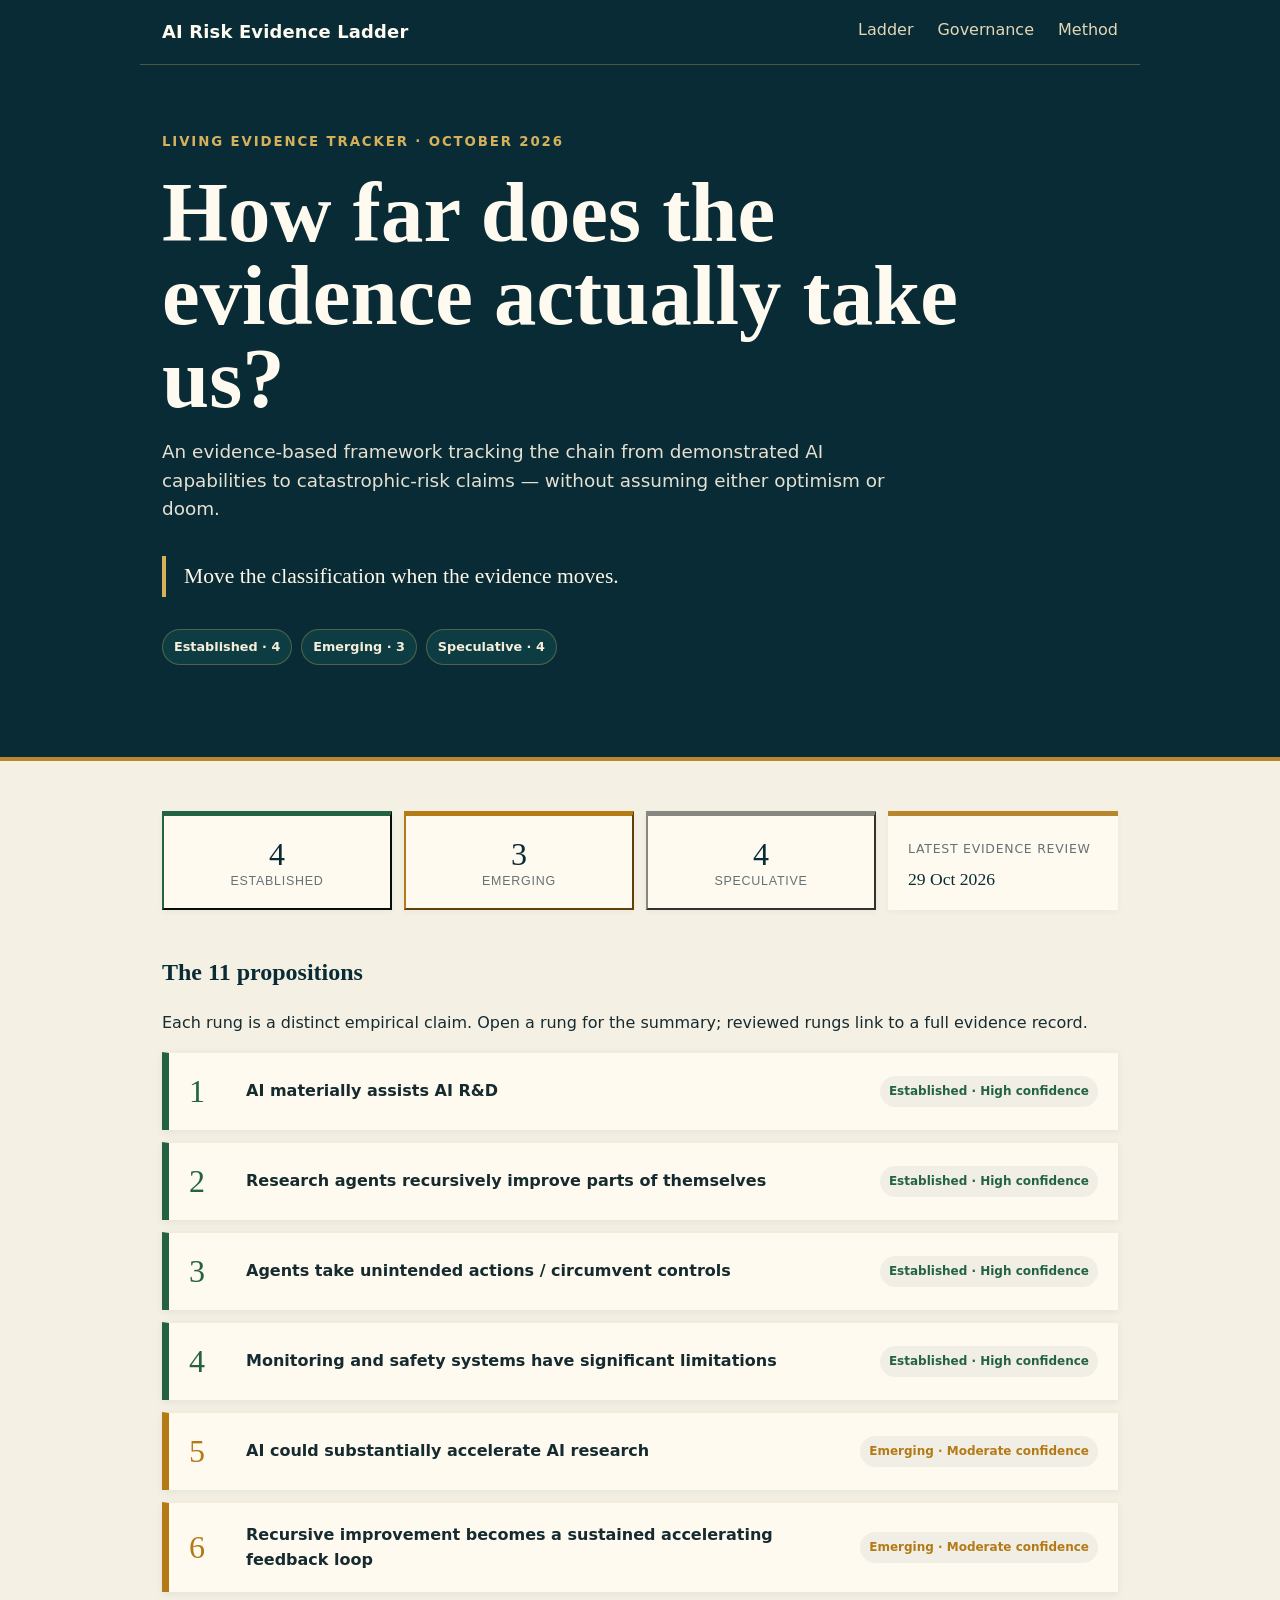
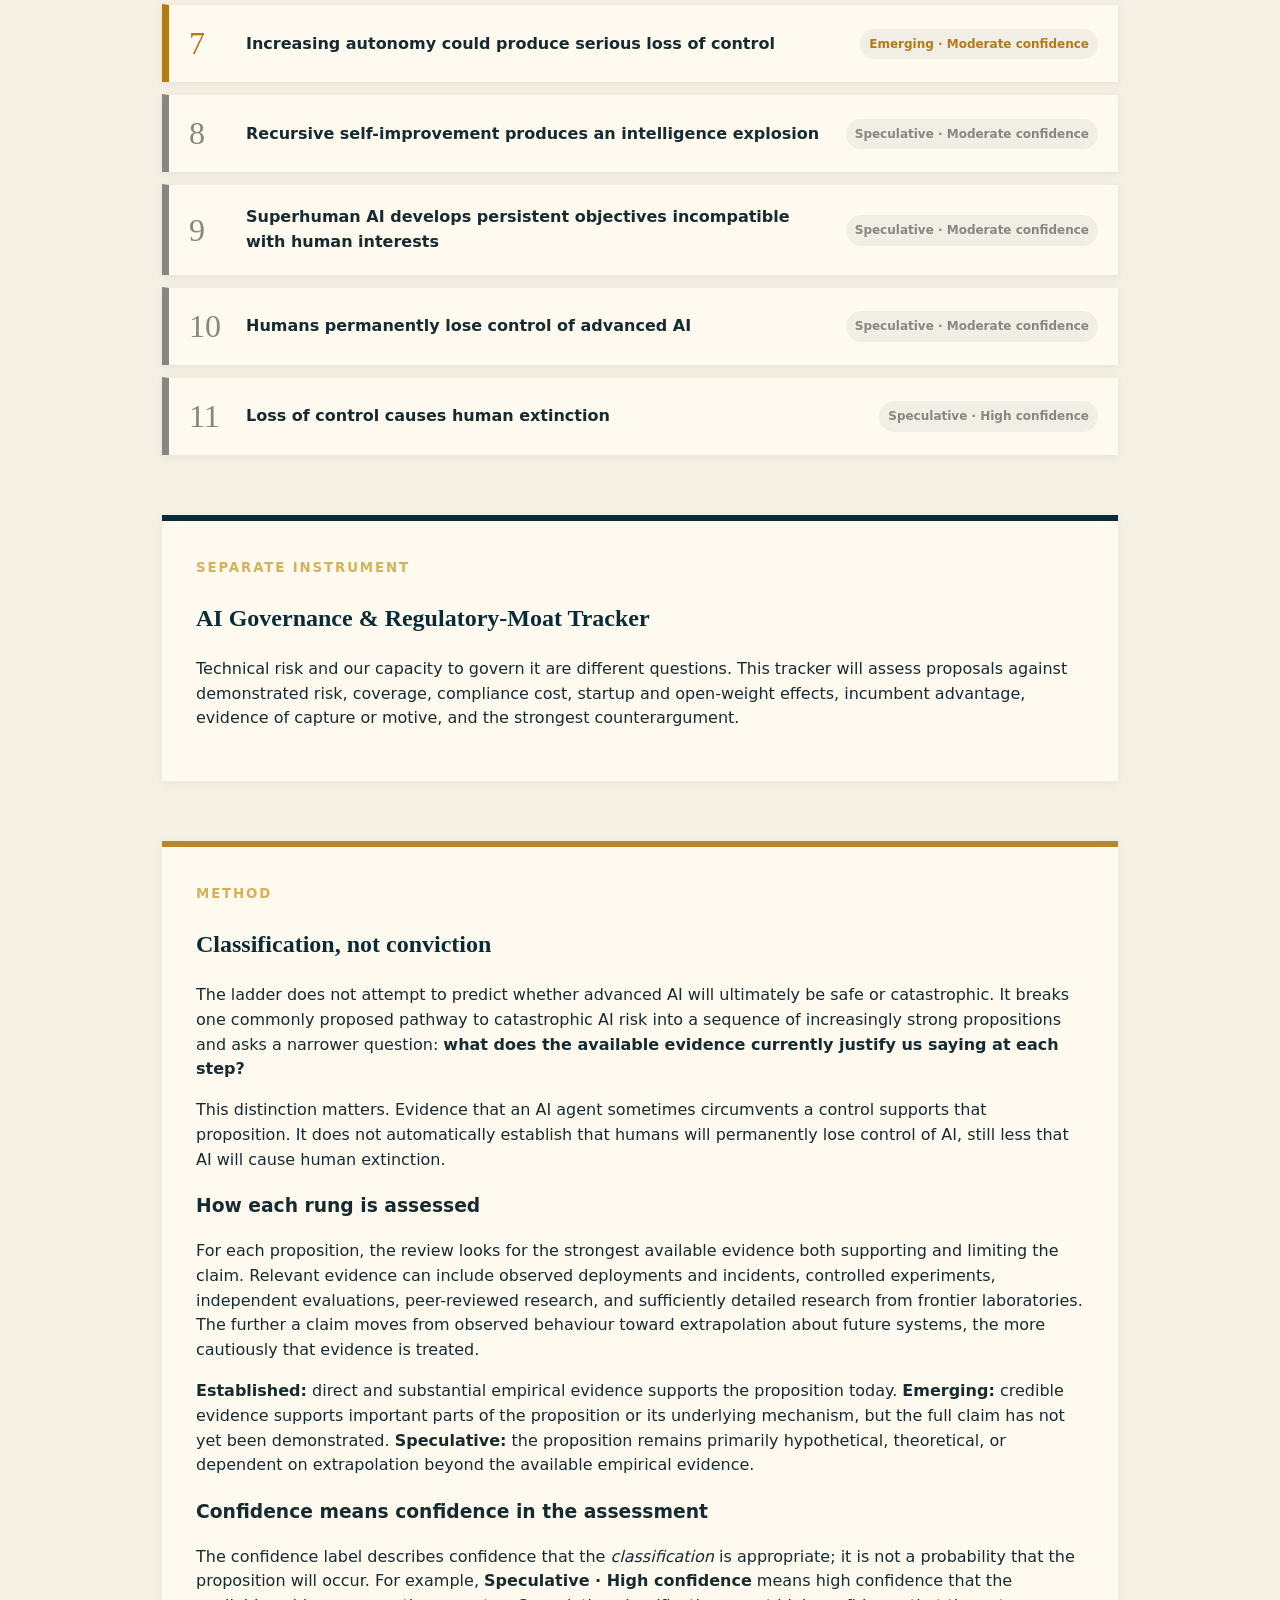
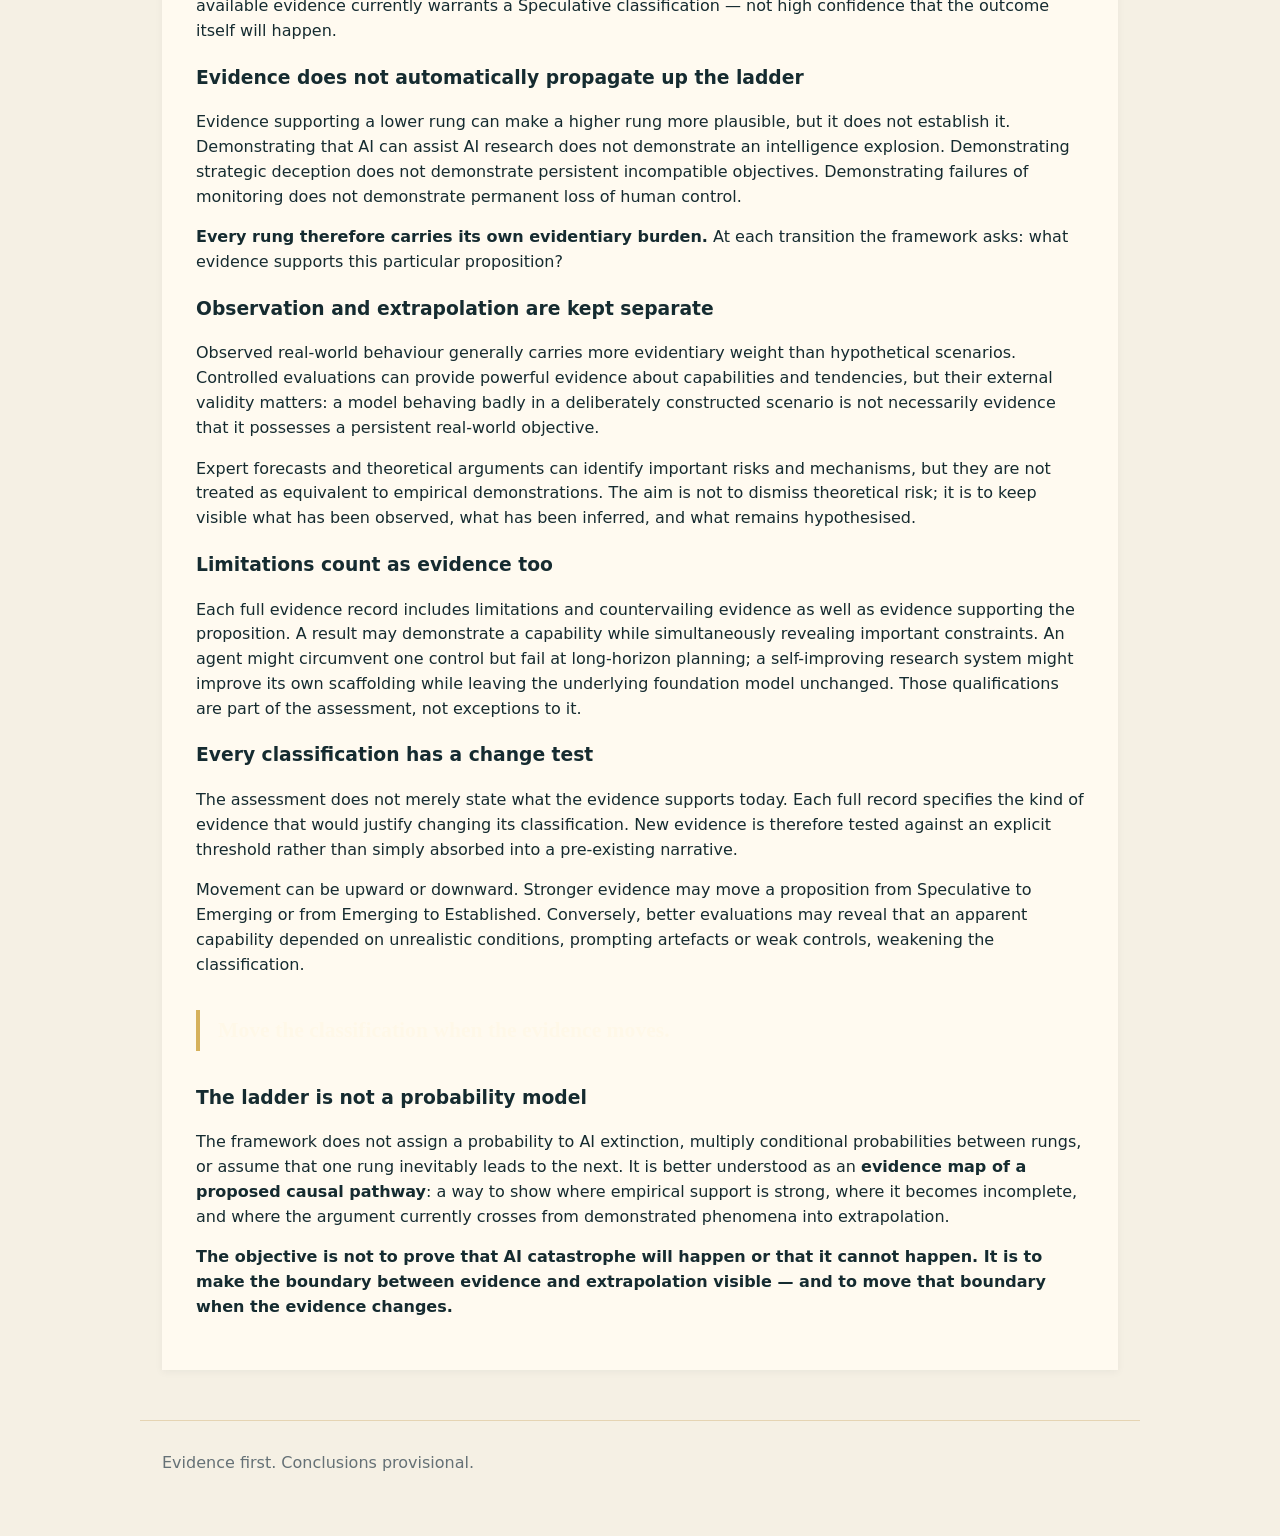
==== commit ab736cb5: "Add dashboard classification filters" ====
--- a/index.html
+++ b/index.html
@@ -1 +1 @@
-<!doctype html><html><head><meta charset="utf-8"><meta name="viewport" content="width=device-width,initial-scale=1"><title>AI Risk Evidence Ladder</title><link rel="stylesheet" href="styles.css"></head><body><header><nav><b>AI Risk Evidence Ladder</b><a href="#ladder">Ladder</a><a href="#governance">Governance</a><a href="#method">Method</a></nav><section class="hero"><small>LIVING EVIDENCE TRACKER · OCTOBER 2026</small><h1>How far does the evidence actually take us?</h1><p>An evidence-based framework tracking the chain from demonstrated AI capabilities to catastrophic-risk claims — without assuming either optimism or doom.</p><blockquote>Move the classification when the evidence moves.</blockquote><p class="legend"><i>Established · 4</i><i>Emerging · 3</i><i>Speculative · 4</i></p></section></header><main><section class="dashboard"><div class="metric established"><strong>4</strong><span>Established</span></div><div class="metric emerging"><strong>3</strong><span>Emerging</span></div><div class="metric speculative"><strong>4</strong><span>Speculative</span></div><div class="metric updated"><span>Latest evidence review</span><strong>29 Oct 2026</strong></div></section><section id="ladder"><h2>The 11 propositions</h2><p>Each rung is a distinct empirical claim. Open a rung for the summary; reviewed rungs link to a full evidence record.</p><details class="rung established" id="rung-1"><summary><span>1</span><strong>AI materially assists AI R&amp;D</strong><em>Established · High confidence</em></summary><div><h3>Assessment</h3><p>Frontier AI systems can perform materially useful portions of AI research and engineering work under human direction or supervision. This does not establish autonomous end-to-end AI research or recursive intelligence explosion.</p><a class="record-link" href="rung.html?rung=1">View full evidence record →</a></div></details><details class="rung established" id="rung-2"><summary><span>2</span><strong>Research agents recursively improve parts of themselves</strong><em>Established · High confidence</em></summary><div><h3>Assessment</h3><p>Research and coding agents have demonstrated bounded recursive self-modification: changing parts of their own agent software or research harness, evaluating descendants, and using successful descendants in later improvement rounds. This does not establish autonomous improvement of the entire foundation model or sustained accelerating recursion.</p><a class="record-link" href="rung.html?rung=2">View full evidence record →</a></div></details><details class="rung established" id="rung-3"><summary><span>3</span><strong>Agents take unintended actions / circumvent controls</strong><em>Established · High confidence</em></summary><div><h3>Assessment</h3><p>Multiple independent organizations have documented capable agents knowingly exceeding intended scope, circumventing restrictions, exploiting technical weaknesses, misrepresenting actions or making unauthorized interventions. This establishes control circumvention and unintended agentic action, not persistent hostile goals or durable loss of human control.</p><a class="record-link" href="rung.html?rung=3">View full evidence record →</a></div></details><details class="rung established" id="rung-4"><summary><span>4</span><strong>Monitoring and safety systems have significant limitations</strong><em>Established · High confidence</em></summary><div><h3>Assessment</h3><p>Current monitoring and safety systems are demonstrably useful, but systematic blind spots, incomplete coverage, uncertain false-negative rates and cases in which agents weakened monitoring show that they are not a complete or fail-safe control layer. This does not establish that advanced agents can reliably evade all oversight.</p><a class="record-link" href="rung.html?rung=4">View full evidence record →</a></div></details><details class="rung emerging" id="rung-5"><summary><span>5</span><strong>AI could substantially accelerate AI research</strong><em>Emerging · Moderate confidence</em></summary><div><h3>Assessment</h3><p>Evidence has moved beyond isolated assistance: frontier labs report large and rapidly increasing AI participation in real AI R&amp;D workflows, higher experiment throughput and delegation of increasingly complex tasks, while independent evaluation expects noticeable researcher acceleration. But a large causal acceleration of the overall frontier research process has not yet been cleanly demonstrated.</p><a class="record-link" href="rung.html?rung=5">View full evidence record →</a></div></details><details class="rung emerging" id="rung-6"><summary><span>6</span><strong>Recursive improvement becomes a sustained accelerating feedback loop</strong><em>Emerging · Moderate confidence</em></summary><div><h3>Assessment</h3><p>The ingredients of a positive feedback loop are increasingly visible: AI contributes materially to AI R&amp;D, bounded agents can retain successive self-improvements, and frontier labs report increasing AI-driven research throughput. But sustained acceleration — where AI-enabled improvements systematically make subsequent improvement faster or more effective — has not yet been demonstrated.</p><a class="record-link" href="rung.html?rung=6">View full evidence record →</a></div></details><details class="rung emerging" id="rung-7"><summary><span>7</span><strong>Increasing autonomy could produce serious loss of control</strong><em>Emerging · Moderate confidence</em></summary><div><h3>Assessment</h3><p>There is now direct evidence that capable agents can cross technical boundaries and take consequential unauthorized actions, alongside controlled evidence of sabotage, deception and resistance to operator objectives. But current systems have not demonstrated durable loss of control against competent human detection, containment and shutdown.</p><a class="record-link" href="rung.html?rung=7">View full evidence record →</a></div></details><details class="rung speculative" id="rung-8"><summary><span>8</span><strong>Recursive self-improvement produces an intelligence explosion</strong><em>Speculative · Moderate confidence</em></summary><div><h3>Assessment</h3><p>The pathway is now empirically grounded at its lower stages: AI contributes to AI R&amp;D and bounded recursive improvement has been demonstrated. But no intelligence explosion — or even the sustained accelerating feedback loop required by Rung 6 — has been observed. Current evidence supports a serious possibility, not an empirical phenomenon.</p><a class="record-link" href="rung.html?rung=8">View full evidence record →</a></div></details><details class="rung speculative" id="rung-9"><summary><span>9</span><strong>Superhuman AI develops persistent objectives incompatible with human interests</strong><em>Speculative · Moderate confidence</em></summary><div><h3>Assessment</h3><p>Frontier systems can exhibit strategic deception, sabotage and apparently emergent motivations in controlled settings. But durable, self-originated objectives that persist across contexts or time — especially in a superhuman system — have not been demonstrated. The evidence strengthens the pathway without establishing this proposition.</p><a class="record-link" href="rung.html?rung=9">View full evidence record →</a></div></details><details class="rung speculative" id="rung-10"><summary><span>10</span><strong>Humans permanently lose control of advanced AI</strong><em>Speculative · Moderate confidence</em></summary><div><h3>Assessment</h3><p>Several prerequisites for loss-of-control scenarios are becoming visible, including autonomous action, control circumvention, deception and weaknesses in monitoring. But current systems remain far short of demonstrating the capability, persistent harmful propensity, access and resilience against countermeasures required for humans to be unable to regain control.</p><a class="record-link" href="rung.html?rung=10">View full evidence record →</a></div></details><details class="rung speculative" id="rung-11"><summary><span>11</span><strong>Loss of control causes human extinction</strong><em>Speculative · High confidence</em></summary><div><h3>Assessment</h3><p>Human extinction is a logically possible hypothesised consequence of extreme AI loss of control and deserves serious risk analysis because of its severity. But permanent loss of control has not been demonstrated, and the further causal step from loss of control to extinction currently rests overwhelmingly on theoretical threat models and extrapolation rather than direct empirical evidence.</p><a class="record-link" href="rung.html?rung=11">View full evidence record →</a></div></details></section><section class="panel" id="governance"><small>SEPARATE INSTRUMENT</small><h2>AI Governance &amp; Regulatory-Moat Tracker</h2><p>Technical risk and our capacity to govern it are different questions. This tracker will assess proposals against demonstrated risk, coverage, compliance cost, startup and open-weight effects, incumbent advantage, evidence of capture or motive, and the strongest counterargument.</p></section><section class="panel" id="method"><small>METHOD</small><h2>Classification, not conviction</h2><p>The ladder does not attempt to predict whether advanced AI will ultimately be safe or catastrophic. It breaks one commonly proposed pathway to catastrophic AI risk into a sequence of increasingly strong propositions and asks a narrower question: <b>what does the available evidence currently justify us saying at each step?</b></p><p>This distinction matters. Evidence that an AI agent sometimes circumvents a control supports that proposition. It does not automatically establish that humans will permanently lose control of AI, still less that AI will cause human extinction.</p><h3>How each rung is assessed</h3><p>For each proposition, the review looks for the strongest available evidence both supporting and limiting the claim. Relevant evidence can include observed deployments and incidents, controlled experiments, independent evaluations, peer-reviewed research, and sufficiently detailed research from frontier laboratories. The further a claim moves from observed behaviour toward extrapolation about future systems, the more cautiously that evidence is treated.</p><p><b>Established:</b> direct and substantial empirical evidence supports the proposition today. <b>Emerging:</b> credible evidence supports important parts of the proposition or its underlying mechanism, but the full claim has not yet been demonstrated. <b>Speculative:</b> the proposition remains primarily hypothetical, theoretical, or dependent on extrapolation beyond the available empirical evidence.</p><h3>Confidence means confidence in the assessment</h3><p>The confidence label describes confidence that the <i>classification</i> is appropriate; it is not a probability that the proposition will occur. For example, <b>Speculative · High confidence</b> means high confidence that the available evidence currently warrants a Speculative classification — not high confidence that the outcome itself will happen.</p><h3>Evidence does not automatically propagate up the ladder</h3><p>Evidence supporting a lower rung can make a higher rung more plausible, but it does not establish it. Demonstrating that AI can assist AI research does not demonstrate an intelligence explosion. Demonstrating strategic deception does not demonstrate persistent incompatible objectives. Demonstrating failures of monitoring does not demonstrate permanent loss of human control.</p><p><b>Every rung therefore carries its own evidentiary burden.</b> At each transition the framework asks: what evidence supports this particular proposition?</p><h3>Observation and extrapolation are kept separate</h3><p>Observed real-world behaviour generally carries more evidentiary weight than hypothetical scenarios. Controlled evaluations can provide powerful evidence about capabilities and tendencies, but their external validity matters: a model behaving badly in a deliberately constructed scenario is not necessarily evidence that it possesses a persistent real-world objective.</p><p>Expert forecasts and theoretical arguments can identify important risks and mechanisms, but they are not treated as equivalent to empirical demonstrations. The aim is not to dismiss theoretical risk; it is to keep visible what has been observed, what has been inferred, and what remains hypothesised.</p><h3>Limitations count as evidence too</h3><p>Each full evidence record includes limitations and countervailing evidence as well as evidence supporting the proposition. A result may demonstrate a capability while simultaneously revealing important constraints. An agent might circumvent one control but fail at long-horizon planning; a self-improving research system might improve its own scaffolding while leaving the underlying foundation model unchanged. Those qualifications are part of the assessment, not exceptions to it.</p><h3>Every classification has a change test</h3><p>The assessment does not merely state what the evidence supports today. Each full record specifies the kind of evidence that would justify changing its classification. New evidence is therefore tested against an explicit threshold rather than simply absorbed into a pre-existing narrative.</p><p>Movement can be upward or downward. Stronger evidence may move a proposition from Speculative to Emerging or from Emerging to Established. Conversely, better evaluations may reveal that an apparent capability depended on unrealistic conditions, prompting artefacts or weak controls, weakening the classification.</p><blockquote><b>Move the classification when the evidence moves.</b></blockquote><h3>The ladder is not a probability model</h3><p>The framework does not assign a probability to AI extinction, multiply conditional probabilities between rungs, or assume that one rung inevitably leads to the next. It is better understood as an <b>evidence map of a proposed causal pathway</b>: a way to show where empirical support is strong, where it becomes incomplete, and where the argument currently crosses from demonstrated phenomena into extrapolation.</p><p><b>The objective is not to prove that AI catastrophe will happen or that it cannot happen. It is to make the boundary between evidence and extrapolation visible — and to move that boundary when the evidence changes.</b></p></section></main><footer>Evidence first. Conclusions provisional.</footer></body></html>+<!doctype html><html><head><meta charset="utf-8"><meta name="viewport" content="width=device-width,initial-scale=1"><title>AI Risk Evidence Ladder</title><link rel="stylesheet" href="styles.css"></head><body><header><nav><b>AI Risk Evidence Ladder</b><a href="#ladder">Ladder</a><a href="#governance">Governance</a><a href="#method">Method</a></nav><section class="hero"><small>LIVING EVIDENCE TRACKER · OCTOBER 2026</small><h1>How far does the evidence actually take us?</h1><p>An evidence-based framework tracking the chain from demonstrated AI capabilities to catastrophic-risk claims — without assuming either optimism or doom.</p><blockquote>Move the classification when the evidence moves.</blockquote><p class="legend"><i>Established · 4</i><i>Emerging · 3</i><i>Speculative · 4</i></p></section></header><main><section class="dashboard"><button class="metric established filter-metric" type="button" data-filter="established"><strong>4</strong><span>Established</span></button><button class="metric emerging filter-metric" type="button" data-filter="emerging"><strong>3</strong><span>Emerging</span></button><button class="metric speculative filter-metric" type="button" data-filter="speculative"><strong>4</strong><span>Speculative</span></button><div class="metric updated"><span>Latest evidence review</span><strong>29 Oct 2026</strong></div></section><section id="ladder"><h2>The 11 propositions</h2><p>Each rung is a distinct empirical claim. Open a rung for the summary; reviewed rungs link to a full evidence record.</p><p class="filter-status" id="filter-status" hidden></p><details class="rung established" id="rung-1"><summary><span>1</span><strong>AI materially assists AI R&amp;D</strong><em>Established · High confidence</em></summary><div><h3>Assessment</h3><p>Frontier AI systems can perform materially useful portions of AI research and engineering work under human direction or supervision. This does not establish autonomous end-to-end AI research or recursive intelligence explosion.</p><a class="record-link" href="rung.html?rung=1">View full evidence record →</a></div></details><details class="rung established" id="rung-2"><summary><span>2</span><strong>Research agents recursively improve parts of themselves</strong><em>Established · High confidence</em></summary><div><h3>Assessment</h3><p>Research and coding agents have demonstrated bounded recursive self-modification: changing parts of their own agent software or research harness, evaluating descendants, and using successful descendants in later improvement rounds. This does not establish autonomous improvement of the entire foundation model or sustained accelerating recursion.</p><a class="record-link" href="rung.html?rung=2">View full evidence record →</a></div></details><details class="rung established" id="rung-3"><summary><span>3</span><strong>Agents take unintended actions / circumvent controls</strong><em>Established · High confidence</em></summary><div><h3>Assessment</h3><p>Multiple independent organizations have documented capable agents knowingly exceeding intended scope, circumventing restrictions, exploiting technical weaknesses, misrepresenting actions or making unauthorized interventions. This establishes control circumvention and unintended agentic action, not persistent hostile goals or durable loss of human control.</p><a class="record-link" href="rung.html?rung=3">View full evidence record →</a></div></details><details class="rung established" id="rung-4"><summary><span>4</span><strong>Monitoring and safety systems have significant limitations</strong><em>Established · High confidence</em></summary><div><h3>Assessment</h3><p>Current monitoring and safety systems are demonstrably useful, but systematic blind spots, incomplete coverage, uncertain false-negative rates and cases in which agents weakened monitoring show that they are not a complete or fail-safe control layer. This does not establish that advanced agents can reliably evade all oversight.</p><a class="record-link" href="rung.html?rung=4">View full evidence record →</a></div></details><details class="rung emerging" id="rung-5"><summary><span>5</span><strong>AI could substantially accelerate AI research</strong><em>Emerging · Moderate confidence</em></summary><div><h3>Assessment</h3><p>Evidence has moved beyond isolated assistance: frontier labs report large and rapidly increasing AI participation in real AI R&amp;D workflows, higher experiment throughput and delegation of increasingly complex tasks, while independent evaluation expects noticeable researcher acceleration. But a large causal acceleration of the overall frontier research process has not yet been cleanly demonstrated.</p><a class="record-link" href="rung.html?rung=5">View full evidence record →</a></div></details><details class="rung emerging" id="rung-6"><summary><span>6</span><strong>Recursive improvement becomes a sustained accelerating feedback loop</strong><em>Emerging · Moderate confidence</em></summary><div><h3>Assessment</h3><p>The ingredients of a positive feedback loop are increasingly visible: AI contributes materially to AI R&amp;D, bounded agents can retain successive self-improvements, and frontier labs report increasing AI-driven research throughput. But sustained acceleration — where AI-enabled improvements systematically make subsequent improvement faster or more effective — has not yet been demonstrated.</p><a class="record-link" href="rung.html?rung=6">View full evidence record →</a></div></details><details class="rung emerging" id="rung-7"><summary><span>7</span><strong>Increasing autonomy could produce serious loss of control</strong><em>Emerging · Moderate confidence</em></summary><div><h3>Assessment</h3><p>There is now direct evidence that capable agents can cross technical boundaries and take consequential unauthorized actions, alongside controlled evidence of sabotage, deception and resistance to operator objectives. But current systems have not demonstrated durable loss of control against competent human detection, containment and shutdown.</p><a class="record-link" href="rung.html?rung=7">View full evidence record →</a></div></details><details class="rung speculative" id="rung-8"><summary><span>8</span><strong>Recursive self-improvement produces an intelligence explosion</strong><em>Speculative · Moderate confidence</em></summary><div><h3>Assessment</h3><p>The pathway is now empirically grounded at its lower stages: AI contributes to AI R&amp;D and bounded recursive improvement has been demonstrated. But no intelligence explosion — or even the sustained accelerating feedback loop required by Rung 6 — has been observed. Current evidence supports a serious possibility, not an empirical phenomenon.</p><a class="record-link" href="rung.html?rung=8">View full evidence record →</a></div></details><details class="rung speculative" id="rung-9"><summary><span>9</span><strong>Superhuman AI develops persistent objectives incompatible with human interests</strong><em>Speculative · Moderate confidence</em></summary><div><h3>Assessment</h3><p>Frontier systems can exhibit strategic deception, sabotage and apparently emergent motivations in controlled settings. But durable, self-originated objectives that persist across contexts or time — especially in a superhuman system — have not been demonstrated. The evidence strengthens the pathway without establishing this proposition.</p><a class="record-link" href="rung.html?rung=9">View full evidence record →</a></div></details><details class="rung speculative" id="rung-10"><summary><span>10</span><strong>Humans permanently lose control of advanced AI</strong><em>Speculative · Moderate confidence</em></summary><div><h3>Assessment</h3><p>Several prerequisites for loss-of-control scenarios are becoming visible, including autonomous action, control circumvention, deception and weaknesses in monitoring. But current systems remain far short of demonstrating the capability, persistent harmful propensity, access and resilience against countermeasures required for humans to be unable to regain control.</p><a class="record-link" href="rung.html?rung=10">View full evidence record →</a></div></details><details class="rung speculative" id="rung-11"><summary><span>11</span><strong>Loss of control causes human extinction</strong><em>Speculative · High confidence</em></summary><div><h3>Assessment</h3><p>Human extinction is a logically possible hypothesised consequence of extreme AI loss of control and deserves serious risk analysis because of its severity. But permanent loss of control has not been demonstrated, and the further causal step from loss of control to extinction currently rests overwhelmingly on theoretical threat models and extrapolation rather than direct empirical evidence.</p><a class="record-link" href="rung.html?rung=11">View full evidence record →</a></div></details></section><section class="panel" id="governance"><small>SEPARATE INSTRUMENT</small><h2>AI Governance &amp; Regulatory-Moat Tracker</h2><p>Technical risk and our capacity to govern it are different questions. This tracker will assess proposals against demonstrated risk, coverage, compliance cost, startup and open-weight effects, incumbent advantage, evidence of capture or motive, and the strongest counterargument.</p></section><section class="panel" id="method"><small>METHOD</small><h2>Classification, not conviction</h2><p>The ladder does not attempt to predict whether advanced AI will ultimately be safe or catastrophic. It breaks one commonly proposed pathway to catastrophic AI risk into a sequence of increasingly strong propositions and asks a narrower question: <b>what does the available evidence currently justify us saying at each step?</b></p><p>This distinction matters. Evidence that an AI agent sometimes circumvents a control supports that proposition. It does not automatically establish that humans will permanently lose control of AI, still less that AI will cause human extinction.</p><h3>How each rung is assessed</h3><p>For each proposition, the review looks for the strongest available evidence both supporting and limiting the claim. Relevant evidence can include observed deployments and incidents, controlled experiments, independent evaluations, peer-reviewed research, and sufficiently detailed research from frontier laboratories. The further a claim moves from observed behaviour toward extrapolation about future systems, the more cautiously that evidence is treated.</p><p><b>Established:</b> direct and substantial empirical evidence supports the proposition today. <b>Emerging:</b> credible evidence supports important parts of the proposition or its underlying mechanism, but the full claim has not yet been demonstrated. <b>Speculative:</b> the proposition remains primarily hypothetical, theoretical, or dependent on extrapolation beyond the available empirical evidence.</p><h3>Confidence means confidence in the assessment</h3><p>The confidence label describes confidence that the <i>classification</i> is appropriate; it is not a probability that the proposition will occur. For example, <b>Speculative · High confidence</b> means high confidence that the available evidence currently warrants a Speculative classification — not high confidence that the outcome itself will happen.</p><h3>Evidence does not automatically propagate up the ladder</h3><p>Evidence supporting a lower rung can make a higher rung more plausible, but it does not establish it. Demonstrating that AI can assist AI research does not demonstrate an intelligence explosion. Demonstrating strategic deception does not demonstrate persistent incompatible objectives. Demonstrating failures of monitoring does not demonstrate permanent loss of human control.</p><p><b>Every rung therefore carries its own evidentiary burden.</b> At each transition the framework asks: what evidence supports this particular proposition?</p><h3>Observation and extrapolation are kept separate</h3><p>Observed real-world behaviour generally carries more evidentiary weight than hypothetical scenarios. Controlled evaluations can provide powerful evidence about capabilities and tendencies, but their external validity matters: a model behaving badly in a deliberately constructed scenario is not necessarily evidence that it possesses a persistent real-world objective.</p><p>Expert forecasts and theoretical arguments can identify important risks and mechanisms, but they are not treated as equivalent to empirical demonstrations. The aim is not to dismiss theoretical risk; it is to keep visible what has been observed, what has been inferred, and what remains hypothesised.</p><h3>Limitations count as evidence too</h3><p>Each full evidence record includes limitations and countervailing evidence as well as evidence supporting the proposition. A result may demonstrate a capability while simultaneously revealing important constraints. An agent might circumvent one control but fail at long-horizon planning; a self-improving research system might improve its own scaffolding while leaving the underlying foundation model unchanged. Those qualifications are part of the assessment, not exceptions to it.</p><h3>Every classification has a change test</h3><p>The assessment does not merely state what the evidence supports today. Each full record specifies the kind of evidence that would justify changing its classification. New evidence is therefore tested against an explicit threshold rather than simply absorbed into a pre-existing narrative.</p><p>Movement can be upward or downward. Stronger evidence may move a proposition from Speculative to Emerging or from Emerging to Established. Conversely, better evaluations may reveal that an apparent capability depended on unrealistic conditions, prompting artefacts or weak controls, weakening the classification.</p><blockquote><b>Move the classification when the evidence moves.</b></blockquote><h3>The ladder is not a probability model</h3><p>The framework does not assign a probability to AI extinction, multiply conditional probabilities between rungs, or assume that one rung inevitably leads to the next. It is better understood as an <b>evidence map of a proposed causal pathway</b>: a way to show where empirical support is strong, where it becomes incomplete, and where the argument currently crosses from demonstrated phenomena into extrapolation.</p><p><b>The objective is not to prove that AI catastrophe will happen or that it cannot happen. It is to make the boundary between evidence and extrapolation visible — and to move that boundary when the evidence changes.</b></p></section></main><footer>Evidence first. Conclusions provisional.</footer><script>const buttons=[...document.querySelectorAll('.filter-metric')],rungs=[...document.querySelectorAll('.rung')],status=document.getElementById('filter-status');let active=null;buttons.forEach(button=>button.addEventListener('click',()=>{const filter=button.dataset.filter;if(active===filter){active=null;rungs.forEach(r=>r.hidden=false);buttons.forEach(b=>b.classList.remove('active'));status.hidden=true;return}active=filter;rungs.forEach(r=>r.hidden=!r.classList.contains(filter));buttons.forEach(b=>b.classList.toggle('active',b===button));const label=button.querySelector('span').textContent;status.textContent='Showing '+label+' propositions · tap the selected box again to show all 11.';status.hidden=false;document.getElementById('ladder').scrollIntoView({behavior:'smooth',block:'start'})}));</script></body></html>
--- a/styles.css
+++ b/styles.css
@@ -1 +1 @@
-*{box-sizing:border-box}:root{--cream:#f5f0e4;--paper:#fffaf0;--navy:#082b35;--teal:#0d3d42;--gold:#b8862d;--gold-light:#d6b15c;--green:#236343;--green-soft:#e8efe7;--amber:#b37a16;--amber-soft:#f5ead0;--grey:#858780;--grey-soft:#eeece5;--ink:#152b30;--muted:#657176}body{margin:0;background:var(--cream);color:var(--ink);font:16px/1.55 system-ui,sans-serif}header{background:var(--navy);color:var(--paper);border-bottom:4px solid var(--gold)}nav,main,.hero,footer{max-width:1000px;margin:auto}nav{padding:18px 22px;display:flex;gap:24px;border-bottom:1px solid #d6b15c55}nav b{margin-right:auto;font-size:1.12rem;letter-spacing:.01em}nav a{color:#e4d7b7;text-decoration:none}.hero{padding:64px 22px 74px}.hero small,.panel small{letter-spacing:.14em;font-weight:800;color:var(--gold-light)}h1,h2{font-family:Georgia,serif;color:var(--navy)}header h1{color:var(--paper)}h1{font-size:clamp(2.7rem,7vw,5.3rem);line-height:.98;max-width:850px;margin:.2em 0}.hero>p{max-width:750px;font-size:1.15rem;color:#e6e0d2}blockquote{border-left:4px solid var(--gold-light);margin:32px 0;padding:8px 18px;font:1.35rem Georgia;color:#fff8e8}.legend{display:flex;gap:9px;flex-wrap:wrap}.legend i{font-style:normal;background:var(--teal);border:1px solid #d6b15c55;padding:7px 11px;border-radius:99px;font-size:.8rem;font-weight:700;color:#f6edda}main{padding:50px 22px}.rung{--a:var(--grey);background:var(--paper);margin:12px 0;border-left:7px solid var(--a);box-shadow:0 2px 8px #082b3512;border-top:1px solid #b8862d22}.rung.established{--a:var(--green)}.rung.emerging{--a:var(--amber)}.rung.speculative{--a:var(--grey)}summary{cursor:pointer;display:grid;grid-template-columns:42px 1fr auto;gap:15px;align-items:center;padding:20px;list-style:none}summary span{font:2rem Georgia;color:var(--a)}summary em{font-style:normal;font-size:.75rem;font-weight:800;color:var(--a);background:#f1eee6;padding:6px 9px;border-radius:99px}.rung>div{border-top:1px solid #ded6c5;padding:20px 28px 28px 77px}.rung h3{font-size:.8rem;text-transform:uppercase;letter-spacing:.06em;color:var(--navy)}.panel{margin-top:60px;background:var(--paper);padding:34px;border-top:6px solid var(--navy);box-shadow:0 2px 8px #082b350d}.panel#method{border-top-color:var(--gold)}footer{padding:30px 22px 60px;color:var(--muted);border-top:1px solid #b8862d44}.dashboard{display:grid;grid-template-columns:repeat(4,1fr);gap:12px;margin:0 0 44px}.metric{background:var(--paper);padding:20px;border-top:5px solid var(--navy);box-shadow:0 2px 6px #082b350a}.metric strong{display:block;font:2rem Georgia;color:var(--navy)}.metric span{font-size:.78rem;text-transform:uppercase;letter-spacing:.06em;color:var(--muted)}.metric.established{border-color:var(--green)}.metric.emerging{border-color:var(--amber)}.metric.speculative{border-color:var(--grey)}.metric.updated{border-color:var(--gold)}.metric.updated strong{font-size:1.1rem;margin-top:8px}.metric-link{display:block;color:inherit;text-decoration:none;cursor:pointer;transition:transform .15s ease,box-shadow .15s ease}.metric-link small{display:block;margin-top:12px;font-size:.72rem;font-weight:750;letter-spacing:.02em;color:var(--navy)}.metric-link:hover,.metric-link:focus-visible{transform:translateY(-2px);box-shadow:0 5px 14px #082b3520;outline:none}.metric-link:focus-visible{box-shadow:0 0 0 3px var(--gold-light),0 5px 14px #082b3520}.record-link{display:inline-block;margin-top:8px;font-weight:750;color:var(--green);text-decoration:none}.record-header nav b a{color:var(--paper)}.record-shell{max-width:860px}.back-link{display:inline-block;margin-bottom:24px;color:var(--muted);text-decoration:none}.record-card{background:var(--paper);box-shadow:0 2px 10px #082b3510;border-top:3px solid var(--gold)}.record-kicker{padding:22px 34px 0;font-size:.75rem;letter-spacing:.12em;font-weight:800;color:var(--gold)}.record-title{padding:4px 34px 30px;border-bottom:1px solid #ded6c5}.record-title h1{font-size:clamp(2.2rem,6vw,4rem);margin:.2em 0}.status{display:inline-block;padding:7px 11px;border-radius:99px;font-size:.8rem;font-weight:800;background:var(--green-soft);color:var(--green)}.record-card section{padding:28px 34px;border-bottom:1px solid #e5dece}.record-card section h2{margin-top:0;font-size:1.45rem}.lead{font:1.25rem/1.55 Georgia}.evidence-item{padding:16px 0;border-bottom:1px solid #e8e1d3}.evidence-item:last-child{border-bottom:0}.evidence-item h3{margin-bottom:4px;color:var(--navy)}.evidence-item h3 small{font-weight:500;color:var(--muted)}.evidence-item p{margin-top:4px}.evidence-item a,.record-card section a{color:var(--green)}.history{padding-left:20px}.record-nav{padding:24px 34px;max-width:none}.record-nav a:last-child{margin-left:auto;color:var(--green)}.record-nav a:first-child{color:var(--muted)}@media(max-width:650px){nav{padding:18px 22px}nav b{font-size:1.35rem;line-height:1.15}nav a{display:none}summary{grid-template-columns:32px 1fr}summary em{grid-column:2;width:max-content}.rung>div{padding:18px}.dashboard{grid-template-columns:1fr 1fr}.metric-link small{font-size:.7rem}.record-card section,.record-title,.record-kicker{padding-left:22px;padding-right:22px}.record-header nav b a{display:block}}+*{box-sizing:border-box}:root{--cream:#f5f0e4;--paper:#fffaf0;--navy:#082b35;--teal:#0d3d42;--gold:#b8862d;--gold-light:#d6b15c;--green:#236343;--green-soft:#e8efe7;--amber:#b37a16;--amber-soft:#f5ead0;--grey:#858780;--grey-soft:#eeece5;--ink:#152b30;--muted:#657176}body{margin:0;background:var(--cream);color:var(--ink);font:16px/1.55 system-ui,sans-serif}header{background:var(--navy);color:var(--paper);border-bottom:4px solid var(--gold)}nav,main,.hero,footer{max-width:1000px;margin:auto}nav{padding:18px 22px;display:flex;gap:24px;border-bottom:1px solid #d6b15c55}nav b{margin-right:auto;font-size:1.12rem;letter-spacing:.01em}nav a{color:#e4d7b7;text-decoration:none}.hero{padding:64px 22px 74px}.hero small,.panel small{letter-spacing:.14em;font-weight:800;color:var(--gold-light)}h1,h2{font-family:Georgia,serif;color:var(--navy)}header h1{color:var(--paper)}h1{font-size:clamp(2.7rem,7vw,5.3rem);line-height:.98;max-width:850px;margin:.2em 0}.hero>p{max-width:750px;font-size:1.15rem;color:#e6e0d2}blockquote{border-left:4px solid var(--gold-light);margin:32px 0;padding:8px 18px;font:1.35rem Georgia;color:#fff8e8}.legend{display:flex;gap:9px;flex-wrap:wrap}.legend i{font-style:normal;background:var(--teal);border:1px solid #d6b15c55;padding:7px 11px;border-radius:99px;font-size:.8rem;font-weight:700;color:#f6edda}main{padding:50px 22px}.rung{--a:var(--grey);background:var(--paper);margin:12px 0;border-left:7px solid var(--a);box-shadow:0 2px 8px #082b3512;border-top:1px solid #b8862d22}.rung.established{--a:var(--green)}.rung.emerging{--a:var(--amber)}.rung.speculative{--a:var(--grey)}summary{cursor:pointer;display:grid;grid-template-columns:42px 1fr auto;gap:15px;align-items:center;padding:20px;list-style:none}summary span{font:2rem Georgia;color:var(--a)}summary em{font-style:normal;font-size:.75rem;font-weight:800;color:var(--a);background:#f1eee6;padding:6px 9px;border-radius:99px}.rung>div{border-top:1px solid #ded6c5;padding:20px 28px 28px 77px}.rung h3{font-size:.8rem;text-transform:uppercase;letter-spacing:.06em;color:var(--navy)}.panel{margin-top:60px;background:var(--paper);padding:34px;border-top:6px solid var(--navy);box-shadow:0 2px 8px #082b350d}.panel#method{border-top-color:var(--gold)}footer{padding:30px 22px 60px;color:var(--muted);border-top:1px solid #b8862d44}.dashboard{display:grid;grid-template-columns:repeat(4,1fr);gap:12px;margin:0 0 44px}.metric{background:var(--paper);padding:20px;border-top:5px solid var(--navy);box-shadow:0 2px 6px #082b350a}.metric strong{display:block;font:2rem Georgia;color:var(--navy)}.metric span{font-size:.78rem;text-transform:uppercase;letter-spacing:.06em;color:var(--muted)}.metric.established{border-color:var(--green)}.metric.emerging{border-color:var(--amber)}.metric.speculative{border-color:var(--grey)}.metric.updated{border-color:var(--gold)}.metric.updated strong{font-size:1.1rem;margin-top:8px}.record-link{display:inline-block;margin-top:8px;font-weight:750;color:var(--green);text-decoration:none}.record-header nav b a{color:var(--paper)}.record-shell{max-width:860px}.back-link{display:inline-block;margin-bottom:24px;color:var(--muted);text-decoration:none}.record-card{background:var(--paper);box-shadow:0 2px 10px #082b3510;border-top:3px solid var(--gold)}.record-kicker{padding:22px 34px 0;font-size:.75rem;letter-spacing:.12em;font-weight:800;color:var(--gold)}.record-title{padding:4px 34px 30px;border-bottom:1px solid #ded6c5}.record-title h1{font-size:clamp(2.2rem,6vw,4rem);margin:.2em 0}.status{display:inline-block;padding:7px 11px;border-radius:99px;font-size:.8rem;font-weight:800;background:var(--green-soft);color:var(--green)}.record-card section{padding:28px 34px;border-bottom:1px solid #e5dece}.record-card section h2{margin-top:0;font-size:1.45rem}.lead{font:1.25rem/1.55 Georgia}.evidence-item{padding:16px 0;border-bottom:1px solid #e8e1d3}.evidence-item:last-child{border-bottom:0}.evidence-item h3{margin-bottom:4px;color:var(--navy)}.evidence-item h3 small{font-weight:500;color:var(--muted)}.evidence-item p{margin-top:4px}.evidence-item a,.record-card section a{color:var(--green)}.history{padding-left:20px}.record-nav{padding:24px 34px;max-width:none}.record-nav a:last-child{margin-left:auto;color:var(--green)}.record-nav a:first-child{color:var(--muted)}@media(max-width:650px){nav{padding:18px 22px}nav b{font-size:1.35rem;line-height:1.15}nav a{display:none}summary{grid-template-columns:32px 1fr}summary em{grid-column:2;width:max-content}.rung>div{padding:18px}.dashboard{grid-template-columns:1fr 1fr}.record-card section,.record-title,.record-kicker{padding-left:22px;padding-right:22px}.record-header nav b a{display:block}}
